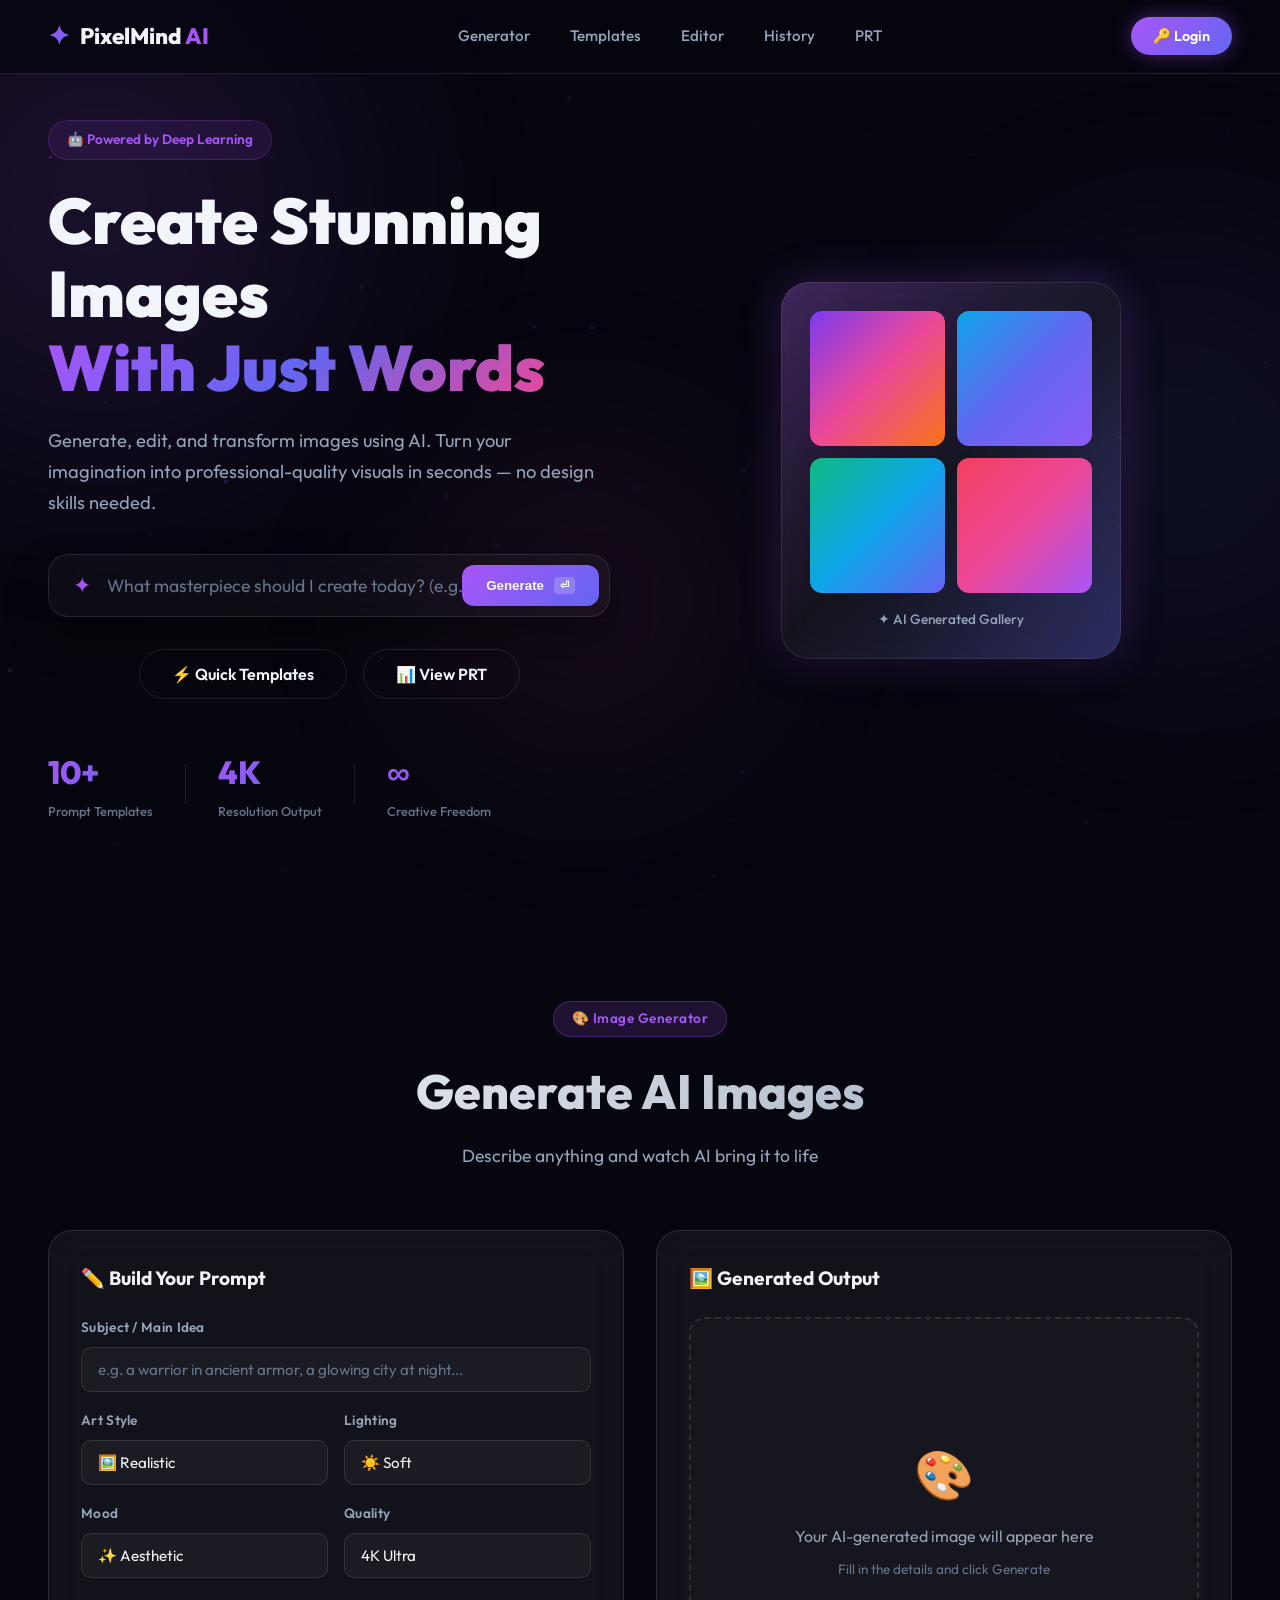
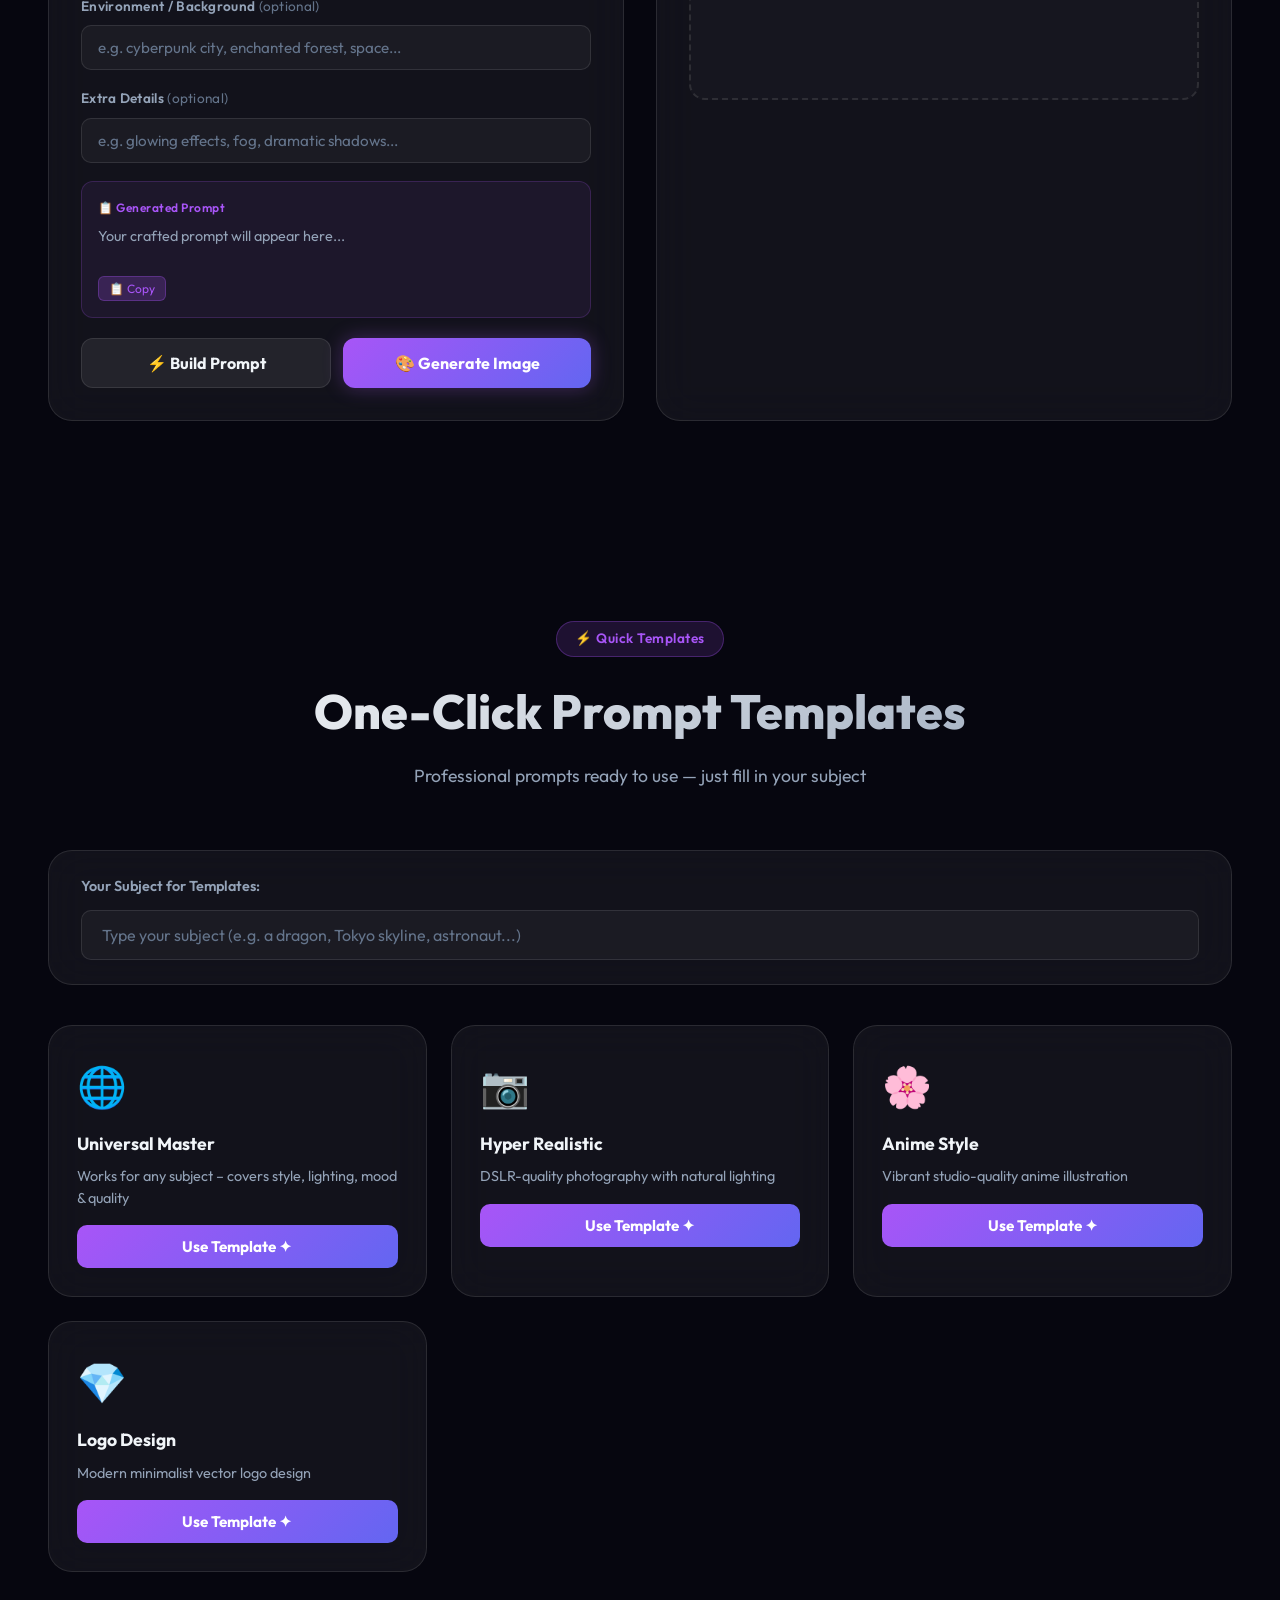
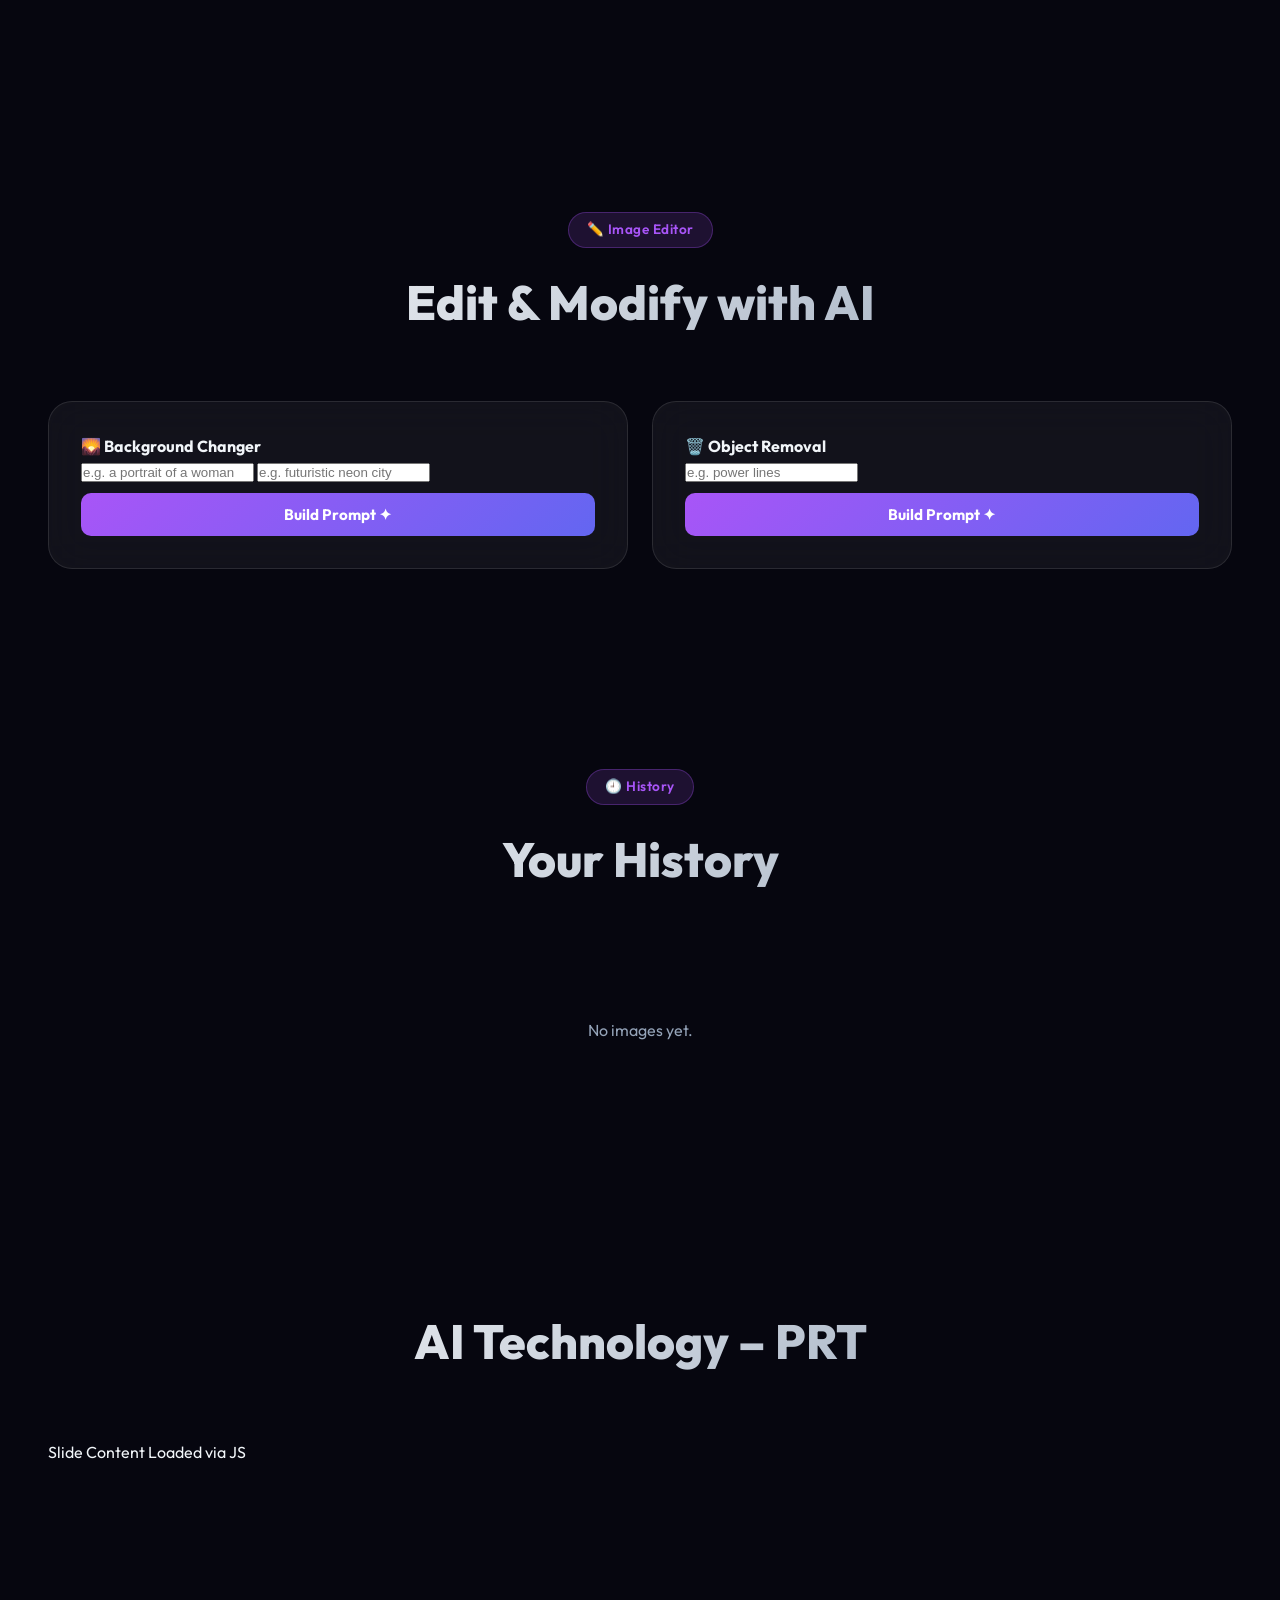
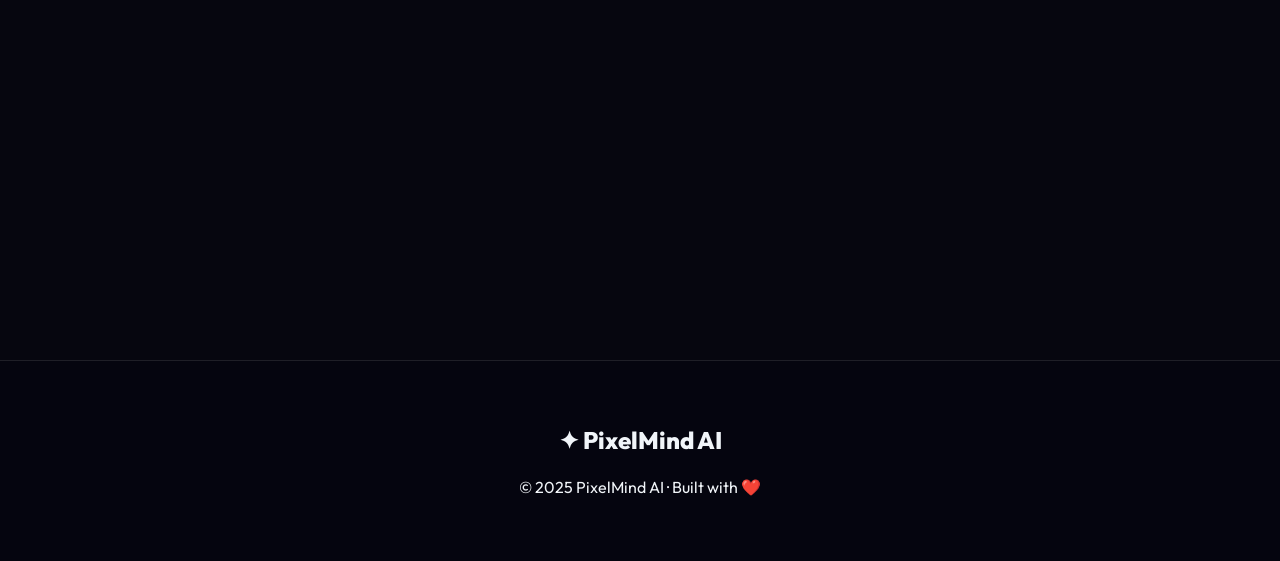
==== project/index.html @ 28be58c7 "Add files via upload" ====
<!DOCTYPE html>
<html lang="en">
<head>
  <meta charset="UTF-8" />
  <meta name="viewport" content="width=device-width, initial-scale=1.0" />
  <title>PixelMind AI – Elite AI Image Generator</title>
  <meta name="description" content="Generate, edit, and modify stunning AI images using advanced prompts. PixelMind AI makes creative design effortless for everyone." />
  <link rel="preconnect" href="https://fonts.googleapis.com" />
  <link rel="preconnect" href="https://fonts.gstatic.com" crossorigin />
  <link href="https://fonts.googleapis.com/css2?family=Outfit:wght@300;400;500;600;700;800;900&family=Space+Grotesk:wght@400;500;600;700&display=swap" rel="stylesheet" />
  <link rel="stylesheet" href="style.css" />
</head>
<body>

<!-- ─── PRELOADER ─── -->
<div id="preloader">
  <div class="preloader-inner">
    <div class="preloader-ring"></div>
    <div class="preloader-ring r2"></div>
    <div class="preloader-ring r3"></div>
    <p class="preloader-text">Initializing AI Engine<span class="dots">...</span></p>
  </div>
</div>

<!-- ─── AUTH MODAL ─── -->
<div id="auth-modal" class="auth-overlay" style="display:none;">
  <div class="auth-box glass-card">
    <button class="auth-close" onclick="closeAuthModal()">✕</button>
    <div class="auth-logo">✦ PixelMind <span class="accent">AI</span></div>
    <div class="auth-tabs">
      <button class="auth-tab active" id="tab-login" onclick="switchTab('login')">Login</button>
      <button class="auth-tab" id="tab-register" onclick="switchTab('register')">Register</button>
    </div>
    <div id="form-login">
      <div class="form-group"><label>Username</label><input type="text" id="login-username" placeholder="Enter username" /></div>
      <div class="form-group"><label>Password</label><input type="password" id="login-password" placeholder="Enter password" /></div>
      <button class="btn-generate" style="width:100%;margin-top:8px;" onclick="doLogin()">🔑 Login</button>
    </div>
    <div id="form-register" style="display:none;">
      <div class="form-group"><label>Full Name</label><input type="text" id="reg-name" placeholder="Your name" /></div>
      <div class="form-group"><label>Username</label><input type="text" id="reg-username" placeholder="Choose a username" /></div>
      <div class="form-group"><label>Password</label><input type="password" id="reg-password" placeholder="Create a password" /></div>
      <button class="btn-generate" style="width:100%;margin-top:8px;" onclick="doRegister()">🚀 Create Account</button>
    </div>
  </div>
</div>

<canvas id="particles-canvas"></canvas>

<!-- ─── NAV ─── -->
<nav id="navbar">
  <div class="nav-logo">
    <div class="logo-icon">✦</div>
    <span>PixelMind <span class="accent">AI</span></span>
  </div>
  <div class="nav-links">
    <a href="#generator" class="nav-link">Generator</a>
    <a href="#templates" class="nav-link">Templates</a>
    <a href="#editor" class="nav-link">Editor</a>
    <a href="#history" class="nav-link">History</a>
    <a href="#presentation" class="nav-link">PRT</a>
  </div>
  <div class="nav-cta" id="nav-cta">
    <span id="nav-user-info" style="display:none;" class="nav-user-info">
      <span id="nav-username" class="nav-username"></span>
      <button class="btn-logout" onclick="doLogout()">Logout</button>
    </span>
    <button class="btn-glow" id="nav-login-btn" onclick="openAuthModal()">🔑 Login</button>
  </div>
</nav>

<!-- ─── HERO ─── -->
<section id="hero">
  <div class="hero-bg-orb orb1"></div>
  <div class="hero-bg-orb orb2"></div>
  <div class="hero-bg-orb orb3"></div>
  <div class="hero-content">
    <div class="hero-badge">🤖 Powered by Deep Learning</div>
    <h1 class="hero-title">
      Create Stunning Images<br/>
      <span class="gradient-text">With Just Words</span>
    </h1>
    <p class="hero-subtitle">
      Generate, edit, and transform images using AI. Turn your imagination into 
      professional-quality visuals in seconds — no design skills needed.
    </p>
    
    <div class="hero-command-bar glass-card">
      <div class="command-icon">✦</div>
      <input type="text" id="hero-prompt-input" placeholder="What masterpiece should I create today? (e.g. a neon samurai in a rainy city)" />
      <button class="btn-command" onclick="generateFromHero()">
        <span>Generate</span>
        <div class="cmd-shortcut">⏎</div>
      </button>
    </div>

    <div class="hero-actions">
      <button class="btn-secondary" onclick="scrollToSection('templates')">
        <span>⚡ Quick Templates</span>
      </button>
      <button class="btn-secondary" onclick="scrollToSection('presentation')">
        <span>📊 View PRT</span>
      </button>
    </div>
    <div class="hero-stats">
      <div class="stat"><span class="stat-num">10+</span><span class="stat-label">Prompt Templates</span></div>
      <div class="stat-divider"></div>
      <div class="stat"><span class="stat-num">4K</span><span class="stat-label">Resolution Output</span></div>
      <div class="stat-divider"></div>
      <div class="stat"><span class="stat-num">∞</span><span class="stat-label">Creative Freedom</span></div>
    </div>
  </div>
  <div class="hero-visual">
    <div class="hero-card floating">
      <div class="card-glow"></div>
      <div class="image-preview-grid">
        <div class="preview-img p1"></div>
        <div class="preview-img p2"></div>
        <div class="preview-img p3"></div>
        <div class="preview-img p4"></div>
      </div>
      <div class="card-label">✦ AI Generated Gallery</div>
    </div>
  </div>
</section>

<!-- ─── GENERATOR SECTION ─── -->
<section id="generator">
  <div class="section-header">
    <div class="section-badge">🎨 Image Generator</div>
    <h2>Generate AI Images</h2>
    <p>Describe anything and watch AI bring it to life</p>
  </div>

  <div class="generator-container">
    <div class="prompt-panel glass-card">
      <h3>✏️ Build Your Prompt</h3>
      <div class="form-group">
        <label for="subject-input">Subject / Main Idea</label>
        <input type="text" id="subject-input" placeholder="e.g. a warrior in ancient armor, a glowing city at night..." />
      </div>
      <div class="form-row">
        <div class="form-group">
          <label for="style-select">Art Style</label>
          <select id="style-select">
            <option value="realistic">🖼️ Realistic</option>
            <option value="anime">🌸 Anime</option>
            <option value="cinematic">🎬 Cinematic</option>
            <option value="watercolor">🎨 Watercolor</option>
            <option value="3D render">🧊 3D Render</option>
            <option value="cyberpunk">⚡ Cyberpunk</option>
            <option value="fantasy art">🧙 Fantasy Art</option>
            <option value="oil painting">🖌️ Oil Painting</option>
          </select>
        </div>
        <div class="form-group">
          <label for="lighting-select">Lighting</label>
          <select id="lighting-select">
            <option value="soft">☀️ Soft</option>
            <option value="dramatic">🎭 Dramatic</option>
            <option value="neon">💜 Neon</option>
            <option value="natural">🌿 Natural</option>
            <option value="golden hour">🌅 Golden Hour</option>
            <option value="studio">💡 Studio</option>
          </select>
        </div>
      </div>
      <div class="form-row">
        <div class="form-group">
          <label for="mood-select">Mood</label>
          <select id="mood-select">
            <option value="aesthetic">✨ Aesthetic</option>
            <option value="dark">🌑 Dark</option>
            <option value="futuristic">🚀 Futuristic</option>
            <option value="happy">😊 Happy</option>
            <option value="mysterious">🌫️ Mysterious</option>
            <option value="epic">⚔️ Epic</option>
          </select>
        </div>
        <div class="form-group">
          <label for="quality-select">Quality</label>
          <select id="quality-select">
            <option value="ultra-detailed, 4K resolution, sharp focus">4K Ultra</option>
            <option value="8K resolution, photorealistic, ultra-detailed">8K Photo</option>
            <option value="HD, professional quality">HD Pro</option>
          </select>
        </div>
      </div>
      <div class="form-group">
        <label for="environment-input">Environment / Background <span class="label-opt">(optional)</span></label>
        <input type="text" id="environment-input" placeholder="e.g. cyberpunk city, enchanted forest, space..." />
      </div>
      <div class="form-group">
        <label for="extra-input">Extra Details <span class="label-opt">(optional)</span></label>
        <input type="text" id="extra-input" placeholder="e.g. glowing effects, fog, dramatic shadows..." />
      </div>
      <div class="generated-prompt-box">
        <div class="gp-label">📋 Generated Prompt</div>
        <div id="generated-prompt-text" class="gp-text">Your crafted prompt will appear here...</div>
        <button class="copy-btn" onclick="copyPrompt()" id="copy-btn">📋 Copy</button>
      </div>
      <div class="action-buttons">
        <button class="btn-build" onclick="buildPrompt()">⚡ Build Prompt</button>
        <button class="btn-generate" onclick="generateImage()">🎨 Generate Image</button>
      </div>
    </div>

    <div class="output-panel glass-card">
      <h3>🖼️ Generated Output</h3>
      <div class="image-output-area" id="image-output-area">
        <div class="output-placeholder" id="output-placeholder">
          <div class="placeholder-icon">🎨</div>
          <p>Your AI-generated image will appear here</p>
          <span>Fill in the details and click Generate</span>
        </div>
        <img id="generated-image" src="" alt="Generated AI Image" style="display:none;" />
        <div class="image-loader" id="image-loader" style="display:none;">
          <div class="loader-spinner"></div>
          <p>AI is creating your masterpiece...</p>
          <div class="progress-bar"><div class="progress-fill" id="progress-fill"></div></div>
        </div>
      </div>
      <div class="output-actions" id="output-actions" style="display:none;">
        <button class="btn-outline" onclick="downloadFiltered()">⬇️ Download</button>
        <button class="btn-outline" onclick="shareImage()">🔗 Share URL</button>
        <button class="btn-outline" onclick="generateImage()">🔄 Regenerate</button>
        <button class="btn-outline" onclick="generateVariations()">🎲 Variations</button>
      </div>
      <div class="filter-panel" id="filter-panel" style="display:none;">
        <div class="filter-title">🎨 Image Filters</div>
        <div class="filter-row"><label>Brightness</label><input type="range" id="f-brightness" min="0" max="200" value="100" oninput="applyFilters()"><span id="v-brightness">100</span>%</div>
        <div class="filter-row"><label>Contrast</label><input type="range" id="f-contrast" min="0" max="200" value="100" oninput="applyFilters()"><span id="v-contrast">100</span>%</div>
        <div class="filter-row"><label>Saturation</label><input type="range" id="f-saturation" min="0" max="200" value="100" oninput="applyFilters()"><span id="v-saturation">100</span>%</div>
        <div class="filter-row"><label>Sharpness</label><input type="range" id="f-blur" min="0" max="10" value="0" step="0.5" oninput="applyFilters()"><span id="v-blur">0</span></div>
        <button class="filter-reset" onclick="resetFilters()">↺ Reset</button>
      </div>
      <div class="variations-panel" id="variations-panel" style="display:none;">
        <div class="filter-title">🎲 Variations</div>
        <div class="variations-grid" id="variations-grid"></div>
      </div>
    </div>
  </div>
</section>

<section id="templates">
  <div class="section-header">
    <div class="section-badge">⚡ Quick Templates</div>
    <h2>One-Click Prompt Templates</h2>
    <p>Professional prompts ready to use — just fill in your subject</p>
  </div>
  <div class="template-input-bar glass-card">
    <label>Your Subject for Templates:</label>
    <input type="text" id="template-subject" placeholder="Type your subject (e.g. a dragon, Tokyo skyline, astronaut...)" />
  </div>
  <div class="templates-grid">
    <div class="template-card glass-card" data-type="universal"><div class="tc-icon">🌐</div><h4>Universal Master</h4><p>Works for any subject – covers style, lighting, mood & quality</p><button class="tc-btn" onclick="useTemplate('universal')">Use Template ✦</button></div>
    <div class="template-card glass-card" data-type="realistic"><div class="tc-icon">📷</div><h4>Hyper Realistic</h4><p>DSLR-quality photography with natural lighting</p><button class="tc-btn" onclick="useTemplate('realistic')">Use Template ✦</button></div>
    <div class="template-card glass-card" data-type="anime"><div class="tc-icon">🌸</div><h4>Anime Style</h4><p>Vibrant studio-quality anime illustration</p><button class="tc-btn" onclick="useTemplate('anime')">Use Template ✦</button></div>
    <div class="template-card glass-card" data-type="logo"><div class="tc-icon">💎</div><h4>Logo Design</h4><p>Modern minimalist vector logo design</p><button class="tc-btn" onclick="useTemplate('logo')">Use Template ✦</button></div>
  </div>
</section>

<section id="editor">
  <div class="section-header">
    <div class="section-badge">✏️ Image Editor</div>
    <h2>Edit & Modify with AI</h2>
  </div>
  <div class="editor-grid">
    <div class="editor-card glass-card">
      <h4>🌄 Background Changer</h4>
      <input type="text" id="bg-subject" placeholder="e.g. a portrait of a woman" />
      <input type="text" id="bg-new" placeholder="e.g. futuristic neon city" />
      <button class="ec-btn" onclick="buildEditorPrompt('background')">Build Prompt ✦</button>
      <div class="ec-result" id="result-background"></div>
    </div>
    <div class="editor-card glass-card">
      <h4>🗑️ Object Removal</h4>
      <input type="text" id="obj-remove" placeholder="e.g. power lines" />
      <button class="ec-btn" onclick="buildEditorPrompt('removal')">Build Prompt ✦</button>
      <div class="ec-result" id="result-removal"></div>
    </div>
  </div>
</section>

<section id="history">
  <div class="section-header">
    <div class="section-badge">🕘 History</div>
    <h2>Your History</h2>
  </div>
  <div class="history-grid" id="history-grid">
    <div class="history-empty" id="history-empty">No images yet.</div>
  </div>
</section>

<section id="presentation">
  <div class="section-header">
    <h2>AI Technology – PRT</h2>
  </div>
  <div class="slides-wrapper">
    <div class="slide active">Slide Content Loaded via JS</div>
  </div>
</section>

<footer>
  <div class="footer-logo">✦ PixelMind AI</div>
  <p>© 2025 PixelMind AI · Built with ❤️</p>
</footer>

<div id="toast" class="toast"></div>

<script src="app.js"></script>
</body>
</html>
---- project/style.css ----
/* ══════════════════════════════════════
   PixelMind AI – style.css
   Dark glassmorphic premium design
══════════════════════════════════════ */

:root {
  --bg: #06060f;
  --surface: rgba(255,255,255,0.04);
  --surface-hover: rgba(255,255,255,0.07);
  --glass: rgba(255,255,255,0.05);
  --glass-border: rgba(255,255,255,0.10);
  --accent: #a855f7;
  --accent2: #6366f1;
  --accent3: #ec4899;
  --neon: #a855f7;
  --text: #f1f5f9;
  --text-muted: #94a3b8;
  --text-dim: #64748b;
  --success: #22c55e;
  --warning: #f97316;
  --radius: 16px;
  --radius-lg: 24px;
  --shadow: 0 8px 32px rgba(0,0,0,0.5);
  --glow: 0 0 40px rgba(168,85,247,0.3);
}

*, *::before, *::after { box-sizing: border-box; margin: 0; padding: 0; }

html { scroll-behavior: smooth; }

body {
  font-family: 'Outfit', sans-serif;
  background: var(--bg);
  color: var(--text);
  overflow-x: hidden;
  line-height: 1.6;
}

/* ── CANVAS ── */
#particles-canvas {
  position: fixed; top: 0; left: 0;
  width: 100%; height: 100%;
  pointer-events: none; z-index: 0;
  opacity: 0.4;
}

/* ── PRELOADER ── */
#preloader {
  position: fixed; inset: 0;
  background: #06060f;
  display: flex; align-items: center; justify-content: center;
  z-index: 9999;
  transition: opacity 0.6s ease;
}
#preloader.hidden { opacity: 0; pointer-events: none; }

.preloader-inner {
  position: relative;
  display: flex; flex-direction: column; align-items: center; gap: 20px;
}
.preloader-ring {
  width: 60px; height: 60px;
  border: 3px solid transparent;
  border-top-color: var(--accent);
  border-radius: 50%;
  animation: spin 1s linear infinite;
  position: absolute;
  top: -30px;
}
.preloader-ring.r2 {
  width: 80px; height: 80px;
  top: -40px; left: -10px;
  border-top-color: var(--accent2);
  animation-duration: 1.4s;
  animation-direction: reverse;
}
.preloader-ring.r3 {
  width: 100px; height: 100px;
  top: -50px; left: -20px;
  border-top-color: var(--accent3);
  animation-duration: 1.8s;
}
.preloader-text {
  margin-top: 80px;
  color: var(--text-muted);
  font-size: 0.95rem;
  letter-spacing: 1px;
}
.dots { animation: blink 1.2s steps(3, end) infinite; }
@keyframes blink { 0%,100%{content:'...'} 33%{content:'.'} 66%{content:'...'} }
@keyframes spin { to { transform: rotate(360deg); } }

/* ── NAVBAR ── */
#navbar {
  position: fixed; top: 0; left: 0; right: 0; z-index: 100;
  display: flex; align-items: center; justify-content: space-between;
  padding: 16px 48px;
  background: rgba(6,6,15,0.8);
  backdrop-filter: blur(20px);
  border-bottom: 1px solid var(--glass-border);
  transition: all 0.3s ease;
}
#navbar.scrolled {
  padding: 12px 48px;
  box-shadow: 0 4px 24px rgba(0,0,0,0.5);
}
.nav-logo {
  display: flex; align-items: center; gap: 10px;
  font-size: 1.4rem; font-weight: 800;
  cursor: pointer;
}
.logo-icon {
  background: linear-gradient(135deg, var(--accent), var(--accent2));
  -webkit-background-clip: text; background-clip: text;
  -webkit-text-fill-color: transparent;
  font-size: 1.6rem;
  animation: pulse-glow 2s ease-in-out infinite;
}
@keyframes pulse-glow {
  0%,100%{filter: drop-shadow(0 0 6px #a855f7)}
  50%{filter: drop-shadow(0 0 16px #a855f7)}
}
.nav-links { display: flex; gap: 8px; }
.nav-link {
  color: var(--text-muted);
  text-decoration: none;
  padding: 8px 16px;
  border-radius: 8px;
  font-size: 0.95rem;
  font-weight: 500;
  transition: all 0.2s;
}
.nav-link:hover {
  color: var(--text);
  background: var(--surface-hover);
}
.btn-glow {
  background: linear-gradient(135deg, var(--accent), var(--accent2));
  color: #fff; border: none; cursor: pointer;
  padding: 10px 22px; border-radius: 50px;
  font-family: 'Outfit', sans-serif;
  font-weight: 600; font-size: 0.9rem;
  box-shadow: 0 0 20px rgba(168,85,247,0.4);
  transition: all 0.3s ease;
}
.btn-glow:hover {
  transform: translateY(-2px);
  box-shadow: 0 0 35px rgba(168,85,247,0.6);
}

/* ── SECTION COMMON ── */
section {
  position: relative; z-index: 1;
  padding: 100px 48px;
  max-width: 1400px; margin: 0 auto;
}
section:first-of-type { padding-top: 160px; }

.section-header {
  text-align: center; margin-bottom: 60px;
}
.section-badge {
  display: inline-flex; align-items: center; gap: 8px;
  background: rgba(168,85,247,0.15);
  border: 1px solid rgba(168,85,247,0.3);
  color: var(--accent); border-radius: 50px;
  padding: 6px 18px; font-size: 0.85rem; font-weight: 600;
  margin-bottom: 16px;
  letter-spacing: 0.5px;
}
.section-header h2 {
  font-size: clamp(2rem, 4vw, 3rem);
  font-weight: 800; margin-bottom: 12px;
  background: linear-gradient(135deg, #fff 0%, var(--text-muted) 100%);
  -webkit-background-clip: text; background-clip: text;
  -webkit-text-fill-color: transparent;
}
.section-header p { color: var(--text-muted); font-size: 1.1rem; }

/* ── GLASS CARD ── */
.glass-card {
  background: var(--glass);
  border: 1px solid var(--glass-border);
  border-radius: var(--radius-lg);
  backdrop-filter: blur(20px);
  padding: 32px;
}
.glass-card:hover {
  border-color: rgba(168,85,247,0.25);
}

/* ── HERO ── */
#hero {
  min-height: 100vh;
  display: flex; align-items: center;
  justify-content: space-between;
  padding: 120px 48px 80px;
  max-width: 1400px; margin: 0 auto;
  gap: 60px;
}
.hero-bg-orb {
  position: fixed; border-radius: 50%;
  filter: blur(80px); pointer-events: none; z-index: 0;
}
.orb1 {
  width: 600px; height: 600px;
  background: radial-gradient(circle, rgba(168,85,247,0.15), transparent);
  top: -100px; left: -200px;
  animation: float-orb 8s ease-in-out infinite;
}
.orb2 {
  width: 500px; height: 500px;
  background: radial-gradient(circle, rgba(99,102,241,0.12), transparent);
  top: 200px; right: -150px;
  animation: float-orb 10s ease-in-out infinite reverse;
}
.orb3 {
  width: 400px; height: 400px;
  background: radial-gradient(circle, rgba(236,72,153,0.1), transparent);
  bottom: 100px; left: 30%;
  animation: float-orb 12s ease-in-out infinite;
}
@keyframes float-orb {
  0%,100%{transform:translateY(0) scale(1)}
  50%{transform:translateY(-30px) scale(1.05)}
}

.hero-content { flex: 1; max-width: 600px; z-index: 1; }
.hero-badge {
  display: inline-flex; align-items: center; gap: 8px;
  background: rgba(168,85,247,0.1);
  border: 1px solid rgba(168,85,247,0.2);
  color: var(--accent); border-radius: 50px;
  padding: 8px 18px; font-size: 0.85rem; font-weight: 600;
  margin-bottom: 24px;
  animation: fadeInUp 0.8s ease both;
}
.hero-title {
  font-size: clamp(2.5rem, 5vw, 4.2rem);
  font-weight: 900; line-height: 1.15;
  margin-bottom: 20px;
  animation: fadeInUp 0.9s ease 0.1s both;
}
.gradient-text {
  background: linear-gradient(135deg, var(--accent) 0%, var(--accent2) 50%, var(--accent3) 100%);
  -webkit-background-clip: text; background-clip: text;
  -webkit-text-fill-color: transparent;
}
.hero-subtitle {
  font-size: 1.15rem; color: var(--text-muted);
  margin-bottom: 36px; line-height: 1.7;
  animation: fadeInUp 1s ease 0.2s both;
}
.hero-actions {
  display: flex; gap: 16px; flex-wrap: wrap;
  margin-bottom: 48px;
  animation: fadeInUp 1s ease 0.3s both;
  justify-content: center;
}
/* Hero Command Bar */
.hero-command-bar {
  display: flex; align-items: center;
  background: rgba(255,255,255,0.03);
  border: 1px solid rgba(255,255,255,0.1);
  border-radius: 20px;
  padding: 10px 10px 10px 24px;
  margin-bottom: 32px;
  width: 100%;
  max-width: 700px;
  box-shadow: 0 20px 40px rgba(0,0,0,0.4);
  animation: fadeInUp 1s ease 0.25s both;
  transition: all 0.3s cubic-bezier(0.4, 0, 0.2, 1);
  position: relative;
  overflow: hidden;
}
.hero-command-bar::after {
  content: '';
  position: absolute; inset: 0;
  background: linear-gradient(90deg, transparent, rgba(168,85,247,0.1), transparent);
  transform: translateX(-100%);
  transition: transform 0.8s;
}
.hero-command-bar:focus-within {
  border-color: var(--accent);
  background: rgba(168,85,247,0.05);
  box-shadow: 0 0 30px rgba(168,85,247,0.25);
  transform: scale(1.02);
}
.command-icon { font-size: 1.4rem; color: var(--accent); margin-right: 16px; }
#hero-prompt-input {
  flex: 1;
  background: transparent;
  border: none;
  color: #fff;
  font-family: 'Outfit', sans-serif;
  font-size: 1.1rem;
  outline: none;
}
#hero-prompt-input::placeholder { color: var(--text-dim); }
.btn-command {
  background: linear-gradient(135deg, var(--accent), var(--accent2));
  color: #fff; border: none; border-radius: 12px;
  padding: 12px 24px; font-weight: 700;
  display: flex; align-items: center; gap: 10px;
  cursor: pointer; transition: all 0.3s;
}
.btn-command:hover { transform: scale(1.05); box-shadow: 0 0 20px rgba(168,85,247,0.4); }
.cmd-shortcut {
  background: rgba(255,255,255,0.2);
  border-radius: 4px; padding: 2px 6px;
  font-size: 0.7rem; font-weight: 800;
}
.btn-primary {
  background: linear-gradient(135deg, var(--accent), var(--accent2));
  color: #fff; border: none; cursor: pointer;
  padding: 14px 32px; border-radius: 50px;
  font-family: 'Outfit', sans-serif;
  font-weight: 700; font-size: 1rem;
  box-shadow: 0 0 30px rgba(168,85,247,0.35);
  transition: all 0.3s;
}
.btn-primary:hover {
  transform: translateY(-3px);
  box-shadow: 0 0 50px rgba(168,85,247,0.55);
}
.btn-secondary {
  background: transparent;
  color: var(--text); cursor: pointer;
  padding: 14px 32px; border-radius: 50px;
  font-family: 'Outfit', sans-serif;
  font-weight: 600; font-size: 1rem;
  border: 1px solid var(--glass-border);
  transition: all 0.3s;
}
.btn-secondary:hover {
  border-color: var(--accent);
  background: rgba(168,85,247,0.1);
}
.hero-stats {
  display: flex; align-items: center; gap: 32px;
  animation: fadeInUp 1s ease 0.4s both;
}
.stat { display: flex; flex-direction: column; gap: 2px; }
.stat-num {
  font-size: 2rem; font-weight: 800;
  background: linear-gradient(135deg, var(--accent), var(--accent2));
  -webkit-background-clip: text; background-clip: text;
  -webkit-text-fill-color: transparent;
}
.stat-label { font-size: 0.8rem; color: var(--text-dim); font-weight: 500; }
.stat-divider { width: 1px; height: 40px; background: var(--glass-border); }

/* Hero Visual */
.hero-visual { flex: 1; display: flex; justify-content: center; z-index: 1; }
.hero-card {
  position: relative;
  background: var(--glass);
  border: 1px solid var(--glass-border);
  border-radius: 28px;
  backdrop-filter: blur(20px);
  padding: 28px;
  width: 340px;
  box-shadow: var(--shadow), var(--glow);
}
.card-glow {
  position: absolute; inset: -1px;
  border-radius: 28px;
  background: linear-gradient(135deg, rgba(168,85,247,0.3), transparent, rgba(99,102,241,0.3));
  z-index: -1;
  animation: glow-rotate 4s linear infinite;
}
@keyframes glow-rotate {
  0%{filter:hue-rotate(0deg)} 100%{filter:hue-rotate(360deg)}
}
.image-preview-grid {
  display: grid; grid-template-columns: 1fr 1fr;
  gap: 12px; margin-bottom: 16px;
}
.preview-img {
  width: 100%; aspect-ratio: 1;
  border-radius: 12px;
  background-size: cover; background-position: center;
  transition: transform 0.3s;
}
.preview-img:hover { transform: scale(1.05); }
.p1 { background: linear-gradient(135deg, #7c3aed, #ec4899, #f97316); }
.p2 { background: linear-gradient(135deg, #0ea5e9, #6366f1, #8b5cf6); }
.p3 { background: linear-gradient(135deg, #10b981, #0ea5e9, #6366f1); }
.p4 { background: linear-gradient(135deg, #f43f5e, #ec4899, #a855f7); }
.card-label {
  text-align: center;
  color: var(--text-muted); font-size: 0.85rem; font-weight: 500;
}
.floating { animation: float-card 4s ease-in-out infinite; }
@keyframes float-card {
  0%,100%{transform:translateY(0)} 50%{transform:translateY(-16px)}
}

@keyframes fadeInUp {
  from{opacity:0;transform:translateY(30px)}
  to{opacity:1;transform:translateY(0)}
}

/* ── GENERATOR ── */
.generator-container {
  display: grid; grid-template-columns: 1fr 1fr; gap: 32px;
}
.generator-container h3 {
  font-size: 1.2rem; font-weight: 700; margin-bottom: 24px;
  color: var(--text);
}
.form-group { margin-bottom: 18px; }
.form-group label {
  display: block; font-size: 0.85rem; font-weight: 600;
  color: var(--text-muted); margin-bottom: 8px;
  letter-spacing: 0.3px;
}
.label-opt { color: var(--text-dim); font-weight: 400; }
.form-group input,
.form-group select {
  width: 100%;
  background: rgba(255,255,255,0.04);
  border: 1px solid var(--glass-border);
  border-radius: 10px;
  color: var(--text);
  padding: 12px 16px;
  font-family: 'Outfit', sans-serif;
  font-size: 0.95rem;
  transition: all 0.2s;
  outline: none;
  -webkit-appearance: none;
}
.form-group input::placeholder { color: var(--text-dim); }
.form-group input:focus,
.form-group select:focus {
  border-color: var(--accent);
  background: rgba(168,85,247,0.08);
  box-shadow: 0 0 0 3px rgba(168,85,247,0.15);
}
.form-group select option { background: #1a1a2e; color: var(--text); }
.form-row { display: grid; grid-template-columns: 1fr 1fr; gap: 16px; }

.generated-prompt-box {
  background: rgba(168,85,247,0.07);
  border: 1px solid rgba(168,85,247,0.2);
  border-radius: 12px;
  padding: 16px;
  margin-bottom: 20px;
  position: relative;
}
.gp-label {
  font-size: 0.75rem; font-weight: 600;
  color: var(--accent); margin-bottom: 8px;
  letter-spacing: 0.5px;
}
.gp-text {
  font-size: 0.9rem; color: var(--text-muted);
  line-height: 1.6; min-height: 50px;
  padding-right: 40px;
}
.copy-btn {
  position: absolute; top: 12px; right: 12px;
  background: rgba(168,85,247,0.2);
  border: 1px solid rgba(168,85,247,0.3);
  color: var(--accent); border-radius: 6px;
  padding: 4px 10px; font-size: 0.75rem;
  cursor: pointer; font-family: 'Outfit', sans-serif;
  transition: all 0.2s;
}
.copy-btn:hover { background: rgba(168,85,247,0.35); }

.action-buttons { display: flex; gap: 12px; }
.btn-build, .btn-generate {
  flex: 1; padding: 14px; border-radius: 12px;
  font-family: 'Outfit', sans-serif;
  font-size: 1rem; font-weight: 700;
  cursor: pointer; border: none;
  transition: all 0.3s;
}
.btn-build {
  background: rgba(255,255,255,0.07);
  border: 1px solid var(--glass-border);
  color: var(--text);
}
.btn-build:hover { background: rgba(255,255,255,0.12); }
.btn-generate {
  background: linear-gradient(135deg, var(--accent), var(--accent2));
  color: #fff;
  box-shadow: 0 0 20px rgba(168,85,247,0.3);
}
.btn-generate:hover {
  transform: translateY(-2px);
  box-shadow: 0 0 35px rgba(168,85,247,0.5);
}
.btn-generate.mt-16 { margin-top: 16px; flex: none; width: 100%; }

/* Output Panel */
.image-output-area {
  width: 100%; aspect-ratio: 4/3;
  background: rgba(255,255,255,0.02);
  border: 2px dashed var(--glass-border);
  border-radius: 16px;
  display: flex; align-items: center; justify-content: center;
  overflow: hidden; margin-bottom: 16px;
  position: relative;
  transition: border-color 0.3s;
}
.image-output-area:has(img[style*="block"]) { border-style: solid; }
.output-placeholder { text-align: center; padding: 32px; }
.placeholder-icon { font-size: 3rem; margin-bottom: 12px; }
.output-placeholder p { color: var(--text-muted); font-size: 1rem; margin-bottom: 6px; }
.output-placeholder span { color: var(--text-dim); font-size: 0.85rem; }
#generated-image {
  width: 100%; height: 100%;
  object-fit: cover; border-radius: 14px;
}
.image-loader {
  position: absolute; inset: 0;
  display: flex; flex-direction: column;
  align-items: center; justify-content: center; gap: 16px;
  background: rgba(6,6,15,0.85);
}
.loader-spinner {
  width: 56px; height: 56px;
  border: 3px solid rgba(168,85,247,0.2);
  border-top-color: var(--accent);
  border-radius: 50%;
  animation: spin 0.9s linear infinite;
}
.image-loader p { color: var(--text-muted); font-size: 0.95rem; }
.progress-bar {
  width: 200px; height: 4px;
  background: rgba(255,255,255,0.1); border-radius: 2px;
  overflow: hidden;
}
.progress-fill {
  height: 100%;
  background: linear-gradient(90deg, var(--accent), var(--accent2));
  border-radius: 2px;
  width: 0%; transition: width 0.3s;
  animation: progress-anim 8s ease forwards;
}
@keyframes progress-anim {
  0%{width:0%} 30%{width:40%} 60%{width:70%} 80%{width:85%} 99%{width:95%} 100%{width:100%}
}

.output-actions {
  display: flex; gap: 10px; margin-bottom: 12px;
}
.btn-outline {
  flex: 1; padding: 10px;
  background: transparent;
  border: 1px solid var(--glass-border);
  color: var(--text-muted); border-radius: 10px;
  font-family: 'Outfit', sans-serif;
  font-size: 0.85rem; font-weight: 600;
  cursor: pointer; transition: all 0.2s;
}
.btn-outline:hover {
  border-color: var(--accent);
  color: var(--accent);
  background: rgba(168,85,247,0.08);
}
.prompt-used-box {
  background: rgba(255,255,255,0.03);
  border-radius: 10px; padding: 12px;
  font-size: 0.8rem;
}
.pu-label { color: var(--accent); font-weight: 600; margin-right: 8px; }
#prompt-used-text { color: var(--text-dim); }

/* ── TEMPLATES ── */
.template-input-bar {
  margin-bottom: 40px; padding: 24px 32px;
}
.template-input-bar label {
  font-size: 0.9rem; font-weight: 600;
  color: var(--text-muted); display: block; margin-bottom: 12px;
}
.template-input-bar input {
  width: 100%;
  background: rgba(255,255,255,0.04);
  border: 1px solid var(--glass-border);
  border-radius: 10px;
  color: var(--text); padding: 14px 20px;
  font-family: 'Outfit', sans-serif; font-size: 1rem;
  outline: none; transition: all 0.2s;
}
.template-input-bar input:focus {
  border-color: var(--accent);
  box-shadow: 0 0 0 3px rgba(168,85,247,0.15);
}
.template-input-bar input::placeholder { color: var(--text-dim); }

.templates-grid {
  display: grid;
  grid-template-columns: repeat(auto-fit, minmax(280px, 1fr));
  gap: 24px; margin-bottom: 40px;
}
.template-card {
  padding: 28px;
  cursor: pointer;
  transition: all 0.3s;
  position: relative; overflow: hidden;
}
.template-card::before {
  content: '';
  position: absolute; inset: 0;
  background: linear-gradient(135deg, rgba(168,85,247,0.05), transparent);
  opacity: 0; transition: opacity 0.3s;
}
.template-card:hover { transform: translateY(-6px); border-color: rgba(168,85,247,0.35); }
.template-card:hover::before { opacity: 1; }
.tc-icon { font-size: 2.5rem; margin-bottom: 12px; }
.template-card h4 { font-size: 1.1rem; font-weight: 700; margin-bottom: 8px; }
.template-card p { color: var(--text-muted); font-size: 0.9rem; margin-bottom: 16px; line-height: 1.5; }
.tc-tags {
  display: flex; gap: 8px; flex-wrap: wrap; margin-bottom: 20px;
}
.tc-tags span {
  background: rgba(168,85,247,0.12);
  color: var(--accent);
  border-radius: 50px; padding: 3px 10px;
  font-size: 0.75rem; font-weight: 600;
}
.tc-btn {
  width: 100%; padding: 12px;
  background: linear-gradient(135deg, var(--accent), var(--accent2));
  color: #fff; border: none; border-radius: 10px;
  font-family: 'Outfit', sans-serif;
  font-weight: 700; font-size: 0.95rem;
  cursor: pointer; transition: all 0.3s;
}
.tc-btn:hover {
  box-shadow: 0 0 25px rgba(168,85,247,0.4);
  transform: scale(1.02);
}

.template-result-box {
  position: relative;
  border-color: rgba(168,85,247,0.3);
  background: rgba(168,85,247,0.06);
}
.tr-header {
  display: flex; align-items: center;
  justify-content: space-between; margin-bottom: 16px;
}
.tr-label { font-weight: 700; font-size: 0.95rem; color: var(--accent); }
.copy-btn { position: static; }
.tr-text {
  color: var(--text-muted); font-size: 0.95rem;
  line-height: 1.7;
}

/* ── EDITOR ── */
.editor-grid {
  display: grid;
  grid-template-columns: repeat(auto-fit, minmax(300px, 1fr));
  gap: 24px;
}
.editor-card { transition: all 0.3s; }
.editor-card:hover { transform: translateY(-4px); border-color: rgba(168,85,247,0.3); }
.ec-top {
  display: flex; gap: 16px; align-items: flex-start;
  margin-bottom: 20px;
}
.ec-icon { font-size: 2rem; }
.ec-top h4 { font-size: 1.05rem; font-weight: 700; margin-bottom: 4px; }
.ec-top p { color: var(--text-muted); font-size: 0.85rem; }
.ec-btn {
  width: 100%; padding: 12px;
  background: linear-gradient(135deg, var(--accent), var(--accent2));
  color: #fff; border: none; border-radius: 10px;
  font-family: 'Outfit', sans-serif;
  font-weight: 700; font-size: 0.95rem;
  cursor: pointer; margin-top: 8px;
  transition: all 0.3s;
}
.ec-btn:hover { box-shadow: 0 0 20px rgba(168,85,247,0.4); transform: scale(1.02); }
.ec-result {
  margin-top: 14px;
  background: rgba(168,85,247,0.07);
  border: 1px solid rgba(168,85,247,0.15);
  border-radius: 10px; padding: 14px;
  font-size: 0.85rem; color: var(--text-muted);
  display: none; line-height: 1.6;
}
.ec-result.visible { display: block; animation: fadeInUp 0.3s ease; }
.ec-result .ec-prompt-label {
  font-size: 0.75rem; font-weight: 700;
  color: var(--accent); margin-bottom: 8px;
  display: block;
}

/* ── PRESENTATION ── */
.slides-wrapper {
  position: relative;
  min-height: 420px;
}
.slide {
  display: none;
  animation: slideIn 0.5s ease;
}
.slide.active { display: block; }
@keyframes slideIn {
  from{opacity:0;transform:translateX(30px)}
  to{opacity:1;transform:translateX(0)}
}
.slide-number {
  font-size: 0.8rem; font-weight: 600;
  color: var(--accent); margin-bottom: 8px;
  letter-spacing: 1px;
}
.slide-content {
  background: var(--glass);
  border: 1px solid var(--glass-border);
  border-radius: var(--radius-lg);
  padding: 48px;
  backdrop-filter: blur(20px);
  min-height: 380px;
  display: flex; flex-direction: column; justify-content: center;
}
.slide-content h3 {
  font-size: 1.8rem; font-weight: 800; margin-bottom: 32px;
}
.slide-content.title-slide { align-items: center; text-align: center; }
.slide-icon-big { font-size: 4rem; margin-bottom: 20px; }
.slide-content.title-slide h2 {
  font-size: 2.5rem; font-weight: 900; margin-bottom: 12px;
  background: linear-gradient(135deg, #fff, var(--accent));
  -webkit-background-clip: text; background-clip: text; -webkit-text-fill-color: transparent;
}
.slide-tagline { color: var(--text-muted); font-size: 1.15rem; margin-bottom: 24px; }
.slide-divider { width: 80px; height: 3px; background: linear-gradient(90deg, var(--accent), var(--accent2)); border-radius: 2px; margin-bottom: 16px; }
.slide-meta { color: var(--text-dim); font-size: 0.9rem; }

.slide-list { list-style: none; display: flex; flex-direction: column; gap: 16px; }
.slide-list li { display: flex; align-items: flex-start; gap: 14px; font-size: 1.05rem; color: var(--text-muted); }
.li-icon {
  width: 32px; height: 32px; border-radius: 8px;
  display: flex; align-items: center; justify-content: center;
  background: rgba(168,85,247,0.15); font-size: 1rem;
  flex-shrink: 0;
}
.li-icon.green { background: rgba(34,197,94,0.15); }
.li-icon.orange { background: rgba(249,115,22,0.15); }
.li-icon.purple { background: rgba(168,85,247,0.2); }

.feature-grid-slide {
  display: grid; grid-template-columns: repeat(3, 1fr); gap: 16px;
}
.fg-item {
  background: rgba(255,255,255,0.04);
  border: 1px solid var(--glass-border);
  border-radius: 12px; padding: 20px;
  text-align: center; transition: all 0.2s;
}
.fg-item:hover { border-color: rgba(168,85,247,0.3); transform: translateY(-3px); }
.fg-item span { font-size: 2rem; display: block; margin-bottom: 8px; }
.fg-item p { color: var(--text-muted); font-size: 0.9rem; }

.tools-grid {
  display: grid; grid-template-columns: repeat(4, 1fr); gap: 24px;
}
.tool-item { text-align: center; }
.tool-logo {
  width: 80px; height: 80px; border-radius: 20px;
  font-size: 1.4rem; font-weight: 900;
  display: flex; align-items: center; justify-content: center;
  margin: 0 auto 12px;
  font-family: 'Space Grotesk', sans-serif;
}
.tool-logo.mj { background: linear-gradient(135deg, #1a1a2e, #16213e); border: 2px solid #fff; color: #fff; }
.tool-logo.de { background: linear-gradient(135deg, #10a37f, #0e8a6e); color: #fff; }
.tool-logo.sd { background: linear-gradient(135deg, #ff6b35, #f7931e); color: #fff; }
.tool-logo.cv { background: linear-gradient(135deg, #7209b7, #560bad); color: #fff; }
.tool-item span { color: var(--text-muted); font-size: 0.95rem; font-weight: 600; }

.steps-flow {
  display: flex; align-items: center;
  gap: 12px; flex-wrap: wrap;
}
.step-bubble {
  flex: 1; min-width: 120px;
  background: rgba(168,85,247,0.12);
  border: 1px solid rgba(168,85,247,0.25);
  border-radius: 16px; padding: 20px;
  text-align: center;
}
.step-num {
  display: block;
  width: 36px; height: 36px;
  background: linear-gradient(135deg, var(--accent), var(--accent2));
  border-radius: 50%; margin: 0 auto 10px;
  font-size: 1rem; font-weight: 700;
  display: flex; align-items: center; justify-content: center;
  color: #fff;
}
.step-bubble p { color: var(--text-muted); font-size: 0.9rem; }
.step-arrow { font-size: 1.5rem; color: var(--accent); }

.apps-grid {
  display: grid; grid-template-columns: repeat(3, 1fr); gap: 16px;
}
.app-item {
  background: rgba(255,255,255,0.04);
  border: 1px solid var(--glass-border);
  border-radius: 14px; padding: 24px;
  text-align: center; transition: all 0.2s;
}
.app-item:hover { border-color: rgba(168,85,247,0.3); transform: translateY(-3px); }
.app-item span { font-size: 2rem; display: block; margin-bottom: 10px; }
.app-item p { color: var(--text-muted); font-size: 0.9rem; }

.conclusion-slide { text-align: center; align-items: center; }
.conclusion-slide h3 { font-size: 2rem; margin-bottom: 24px; }
.conclusion-text {
  color: var(--text-muted); font-size: 1.1rem;
  line-height: 1.8; max-width: 600px; margin-bottom: 32px;
}
.conclusion-text strong { color: var(--text); }
.conclusion-text .accent { color: var(--accent); }
.conclusion-tags { display: flex; gap: 12px; flex-wrap: wrap; justify-content: center; }
.conclusion-tags span {
  background: rgba(168,85,247,0.15);
  color: var(--accent); border-radius: 50px;
  padding: 6px 16px; font-size: 0.9rem; font-weight: 600;
}

/* Slide Controls */
.slide-controls {
  display: flex; align-items: center;
  justify-content: center; gap: 32px;
  margin-top: 32px;
}
.ctrl-btn {
  background: var(--glass);
  border: 1px solid var(--glass-border);
  color: var(--text); border-radius: 12px;
  padding: 12px 28px;
  font-family: 'Outfit', sans-serif;
  font-weight: 700; font-size: 0.95rem;
  cursor: pointer; transition: all 0.2s;
}
.ctrl-btn:hover:not(:disabled) {
  border-color: var(--accent); color: var(--accent);
  background: rgba(168,85,247,0.1);
}
.ctrl-btn:disabled { opacity: 0.3; cursor: not-allowed; }
.slide-dots { display: flex; gap: 10px; }
.dot {
  width: 10px; height: 10px; border-radius: 50%;
  background: var(--glass-border); cursor: pointer;
  transition: all 0.3s;
}
.dot.active {
  background: var(--accent);
  box-shadow: 0 0 10px var(--accent);
  transform: scale(1.3);
}

/* ── FOOTER ── */
footer {
  border-top: 1px solid var(--glass-border);
  padding: 60px 48px;
  text-align: center;
  position: relative; z-index: 1;
  background: rgba(6,6,15,0.6);
}
.footer-content { max-width: 600px; margin: 0 auto; }
.footer-logo {
  display: flex; align-items: center; justify-content: center;
  gap: 10px; font-size: 1.5rem; font-weight: 800;
  margin-bottom: 16px;
}
.footer-tagline { color: var(--text-muted); margin-bottom: 20px; }
.footer-tags {
  display: flex; gap: 10px; flex-wrap: wrap;
  justify-content: center; margin-bottom: 24px;
}
.footer-tags span {
  color: var(--text-dim); font-size: 0.85rem;
}
.footer-credit { color: var(--text-dim); font-size: 0.85rem; }
.accent { color: var(--accent); }

/* ── TOAST ── */
.toast {
  position: fixed; bottom: 32px; right: 32px;
  background: rgba(30,30,50,0.95);
  border: 1px solid var(--glass-border);
  backdrop-filter: blur(20px);
  color: var(--text); border-radius: 12px;
  padding: 14px 24px; font-size: 0.95rem;
  z-index: 9999;
  transform: translateY(20px); opacity: 0;
  transition: all 0.3s; pointer-events: none;
  box-shadow: var(--shadow);
}
.toast.show { transform: translateY(0); opacity: 1; }
.toast.success { border-color: rgba(34,197,94,0.4); color: #4ade80; }
.toast.error { border-color: rgba(239,68,68,0.4); color: #f87171; }

/* ── SCROLLBAR ── */
::-webkit-scrollbar { width: 6px; }
::-webkit-scrollbar-track { background: var(--bg); }
::-webkit-scrollbar-thumb { background: rgba(168,85,247,0.4); border-radius: 3px; }

/* ── RESPONSIVE ── */
@media (max-width: 1024px) {
  #hero { flex-direction: column; padding: 120px 32px 60px; text-align: center; }
  .hero-actions { justify-content: center; }
  .hero-stats { justify-content: center; }
  .hero-visual { display: none; }
  .generator-container { grid-template-columns: 1fr; }
}
@media (max-width: 768px) {
  #navbar { padding: 14px 24px; }
  .nav-links { display: none; }
  section { padding: 80px 24px; }
  .tools-grid { grid-template-columns: repeat(2, 1fr); }
  .feature-grid-slide { grid-template-columns: repeat(2, 1fr); }
  .apps-grid { grid-template-columns: repeat(2, 1fr); }
  .steps-flow { flex-direction: column; }
  .step-arrow { transform: rotate(90deg); }
  .slide-content { padding: 32px 24px; }
}

/* ══ AUTH MODAL ══ */
.auth-overlay {
  position: fixed; inset: 0; z-index: 10000;
  background: rgba(0,0,0,0.75);
  backdrop-filter: blur(8px);
  display: flex; align-items: center; justify-content: center;
}
.auth-box {
  width: 100%; max-width: 420px;
  padding: 40px 36px; position: relative;
  animation: fadeInUp 0.4s ease;
}
.auth-close {
  position: absolute; top: 16px; right: 16px;
  background: rgba(255,255,255,0.07);
  border: 1px solid var(--glass-border);
  color: var(--text-muted); border-radius: 50%;
  width: 32px; height: 32px; cursor: pointer;
  font-size: 1rem; transition: all 0.2s;
  display: flex; align-items: center; justify-content: center;
}
.auth-close:hover { color: var(--text); background: rgba(255,255,255,0.12); }
.auth-logo {
  font-size: 1.4rem; font-weight: 800;
  text-align: center; margin-bottom: 24px;
}
.auth-tabs {
  display: flex; border-radius: 12px;
  background: rgba(255,255,255,0.05);
  padding: 4px; gap: 4px; margin-bottom: 24px;
}
.auth-tab {
  flex: 1; padding: 10px;
  background: transparent; border: none;
  color: var(--text-muted); border-radius: 9px;
  font-family: 'Outfit', sans-serif;
  font-weight: 600; font-size: 0.95rem;
  cursor: pointer; transition: all 0.2s;
}
.auth-tab.active {
  background: linear-gradient(135deg, var(--accent), var(--accent2));
  color: #fff;
}
.auth-switch {
  text-align: center; color: var(--text-dim);
  font-size: 0.85rem; margin-top: 16px;
}
.auth-switch a { color: var(--accent); text-decoration: none; }
.auth-switch a:hover { text-decoration: underline; }

/* ══ NAVBAR AUTH ══ */
.nav-user-info { display: flex; align-items: center; gap: 10px; }
.nav-username {
  color: var(--text); font-weight: 600; font-size: 0.9rem;
  background: rgba(168,85,247,0.15);
  border: 1px solid rgba(168,85,247,0.3);
  padding: 6px 14px; border-radius: 50px;
}
.btn-logout {
  background: transparent;
  border: 1px solid var(--glass-border);
  color: var(--text-muted); border-radius: 50px;
  padding: 6px 14px; cursor: pointer;
  font-family: 'Outfit', sans-serif;
  font-size: 0.85rem; font-weight: 600;
  transition: all 0.2s;
}
.btn-logout:hover { border-color: #f87171; color: #f87171; }

/* ══ FILTER PANEL ══ */
.filter-panel {
  background: rgba(168,85,247,0.06);
  border: 1px solid rgba(168,85,247,0.15);
  border-radius: 14px; padding: 18px 20px; margin-bottom: 12px;
}
.filter-title {
  font-size: 0.85rem; font-weight: 700;
  color: var(--accent); margin-bottom: 14px; letter-spacing: 0.5px;
}
.filter-row {
  display: flex; align-items: center; gap: 12px;
  margin-bottom: 10px; font-size: 0.82rem; color: var(--text-muted);
}
.filter-row label {
  width: 90px; flex-shrink: 0;
  font-weight: 600; color: var(--text-muted); font-size: 0.82rem;
}
.filter-row input[type="range"] {
  flex: 1; accent-color: var(--accent);
  background: transparent; border: none; outline: none; cursor: pointer;
}
.filter-row span {
  width: 34px; text-align: right;
  color: var(--accent); font-weight: 700; font-size: 0.82rem;
}
.filter-reset {
  background: rgba(255,255,255,0.05);
  border: 1px solid var(--glass-border);
  color: var(--text-muted); border-radius: 8px;
  padding: 6px 16px; cursor: pointer;
  font-family: 'Outfit', sans-serif;
  font-size: 0.82rem; font-weight: 600;
  transition: all 0.2s; margin-top: 4px;
}
.filter-reset:hover { border-color: var(--accent); color: var(--accent); }

/* ══ VARIATIONS PANEL ══ */
.variations-panel {
  background: rgba(99,102,241,0.06);
  border: 1px solid rgba(99,102,241,0.15);
  border-radius: 14px; padding: 18px 20px; margin-bottom: 12px;
}
.variations-grid {
  display: grid; grid-template-columns: repeat(3,1fr); gap: 10px;
}
.variation-item {
  position: relative; border-radius: 10px; overflow: hidden;
  cursor: pointer; border: 2px solid transparent;
  transition: all 0.25s; aspect-ratio: 4/3;
  background: rgba(255,255,255,0.03);
}
.variation-item:hover { border-color: var(--accent); transform: scale(1.03); }
.variation-item img { width: 100%; height: 100%; object-fit: cover; display: block; }
.var-loader {
  position: absolute; inset: 0;
  background: rgba(6,6,15,0.85);
  display: flex; align-items: center; justify-content: center;
}
.variation-label {
  position: absolute; bottom: 0; left: 0; right: 0;
  background: rgba(0,0,0,0.6); color: #fff;
  font-size: 0.72rem; font-weight: 600;
  padding: 4px 8px; text-align: center;
}

/* ══ UPLOAD ZONE ══ */
.upload-zone {
  border: 2px dashed rgba(168,85,247,0.3);
  border-radius: 10px; padding: 14px;
  text-align: center; cursor: pointer;
  margin-bottom: 14px; transition: all 0.2s;
  background: rgba(168,85,247,0.04); position: relative;
}
.upload-zone:hover { border-color: var(--accent); background: rgba(168,85,247,0.08); }
.upload-zone span { color: var(--text-dim); font-size: 0.85rem; display: block; }
.upload-preview {
  width: 100%; border-radius: 8px;
  margin-top: 10px; max-height: 120px;
  object-fit: cover;
}

/* ══ HISTORY SECTION ══ */
.history-toolbar {
  display: flex; align-items: center;
  justify-content: space-between; margin-bottom: 28px; gap: 16px;
}
.history-count { color: var(--text-muted); font-size: 0.9rem; font-weight: 600; }
.history-grid {
  display: grid;
  grid-template-columns: repeat(auto-fill, minmax(240px, 1fr)); gap: 20px;
}
.history-empty {
  grid-column: 1/-1; text-align: center;
  padding: 60px 20px; color: var(--text-muted);
}
.history-empty p { font-size: 1rem; margin-bottom: 6px; }
.history-empty span { font-size: 0.85rem; color: var(--text-dim); }
.history-card {
  background: var(--glass);
  border: 1px solid var(--glass-border);
  border-radius: 16px; overflow: hidden; transition: all 0.3s;
}
.history-card:hover {
  border-color: rgba(168,85,247,0.35);
  transform: translateY(-4px);
  box-shadow: 0 8px 32px rgba(168,85,247,0.12);
}
.history-thumb { width: 100%; aspect-ratio: 4/3; object-fit: cover; display: block; }
.history-info { padding: 14px; }
.history-prompt {
  font-size: 0.8rem; color: var(--text-muted);
  line-height: 1.5; margin-bottom: 8px;
  display: -webkit-box; -webkit-line-clamp: 2;
  -webkit-box-orient: vertical; overflow: hidden;
}
.history-meta { font-size: 0.75rem; color: var(--text-dim); margin-bottom: 10px; }
.history-actions { display: flex; gap: 8px; }
.history-btn {
  flex: 1; padding: 7px;
  background: rgba(255,255,255,0.05);
  border: 1px solid var(--glass-border);
  color: var(--text-muted); border-radius: 8px;
  font-family: 'Outfit', sans-serif;
  font-size: 0.78rem; font-weight: 600;
  cursor: pointer; transition: all 0.2s;
}
.history-btn:hover { border-color: var(--accent); color: var(--accent); }
.history-btn.del:hover { border-color: #f87171; color: #f87171; }

@media (max-width: 768px) {
  .variations-grid { grid-template-columns: repeat(2,1fr); }
  .history-grid { grid-template-columns: repeat(auto-fill, minmax(160px,1fr)); }
  .filter-row label { width: 72px; }
}
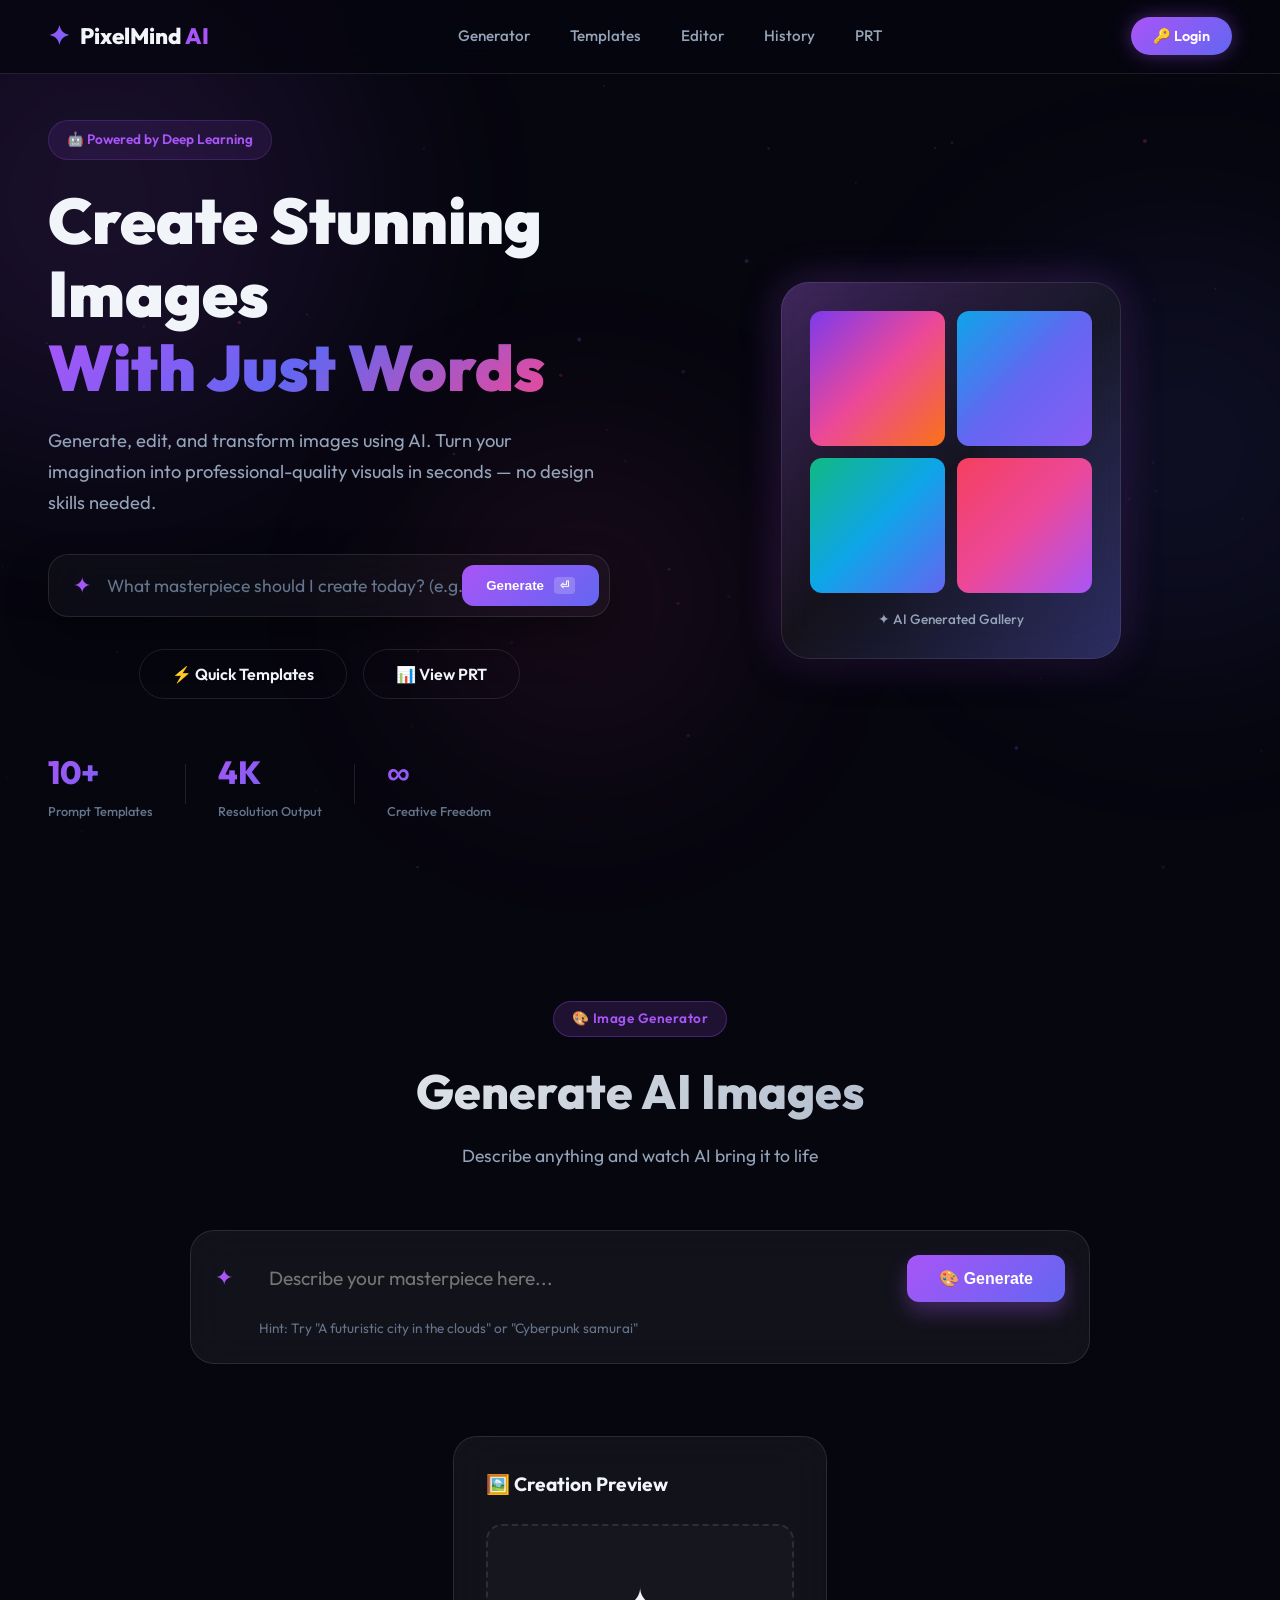
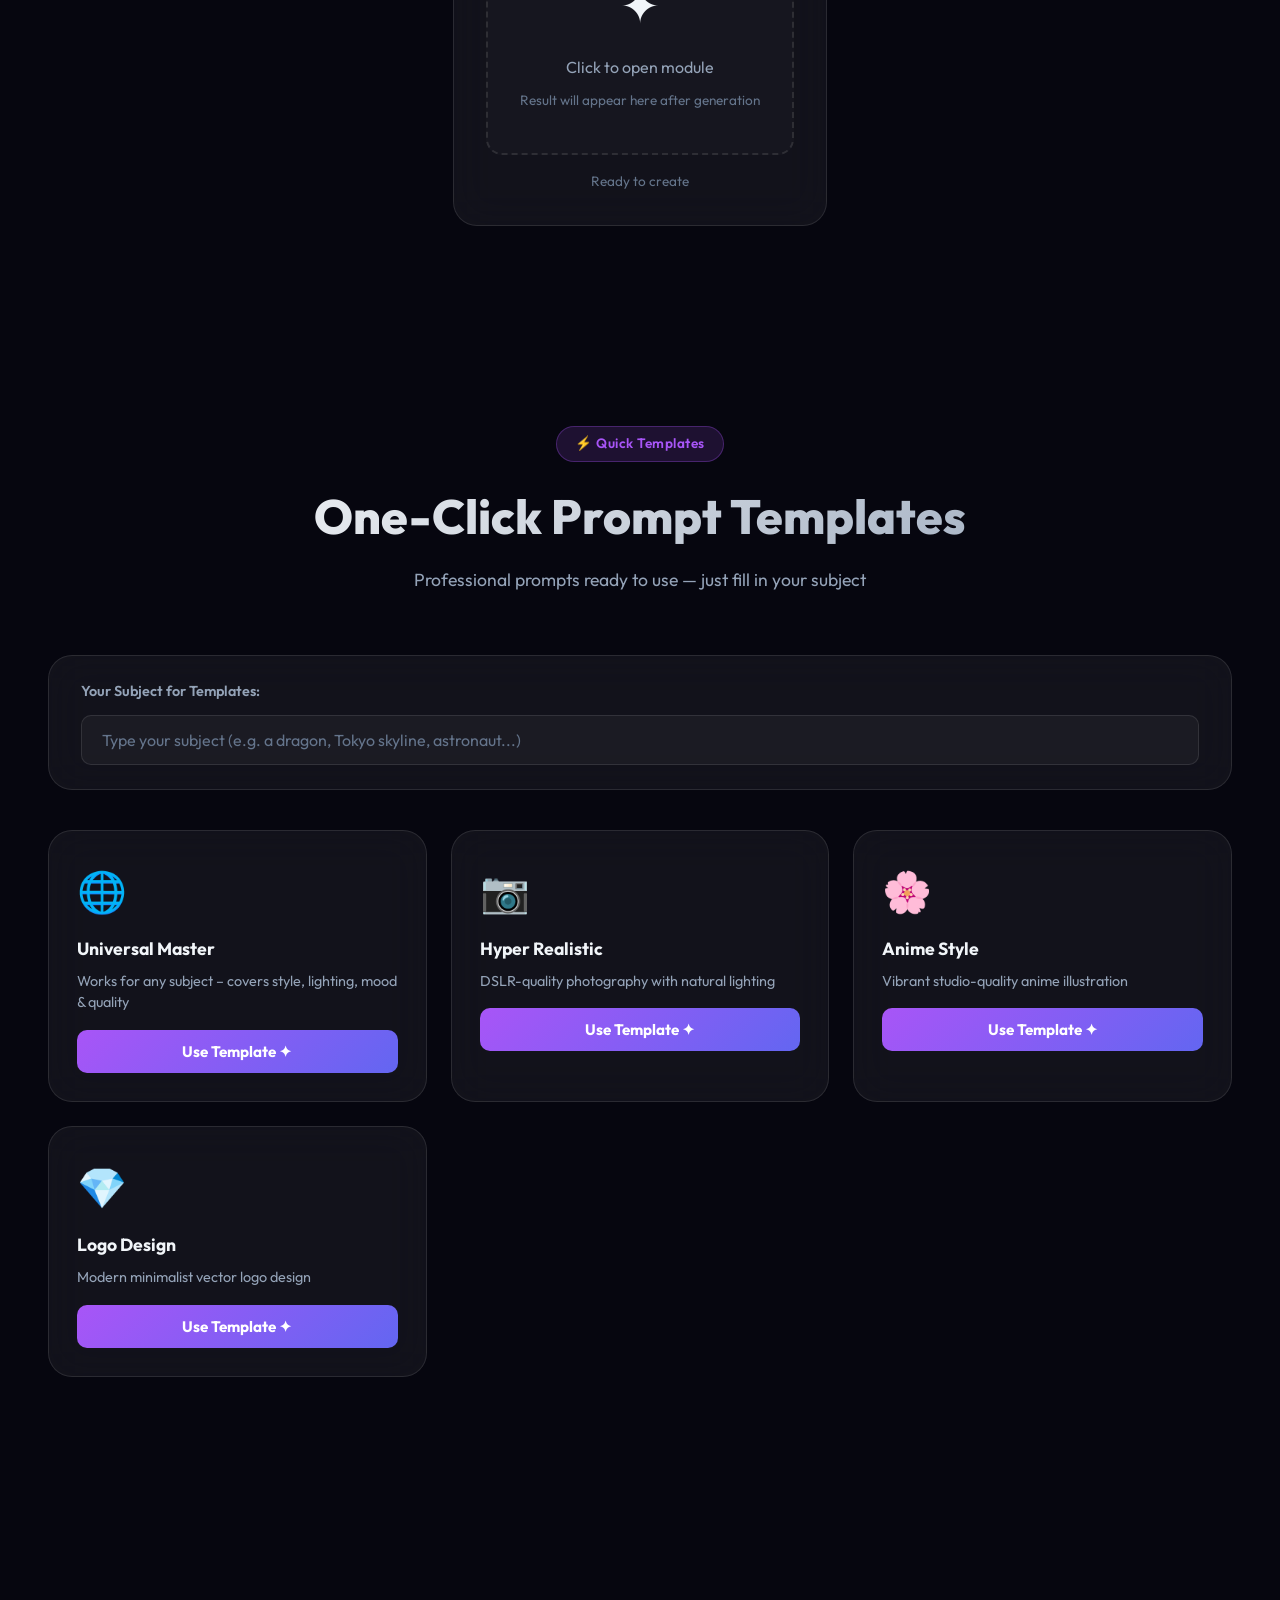
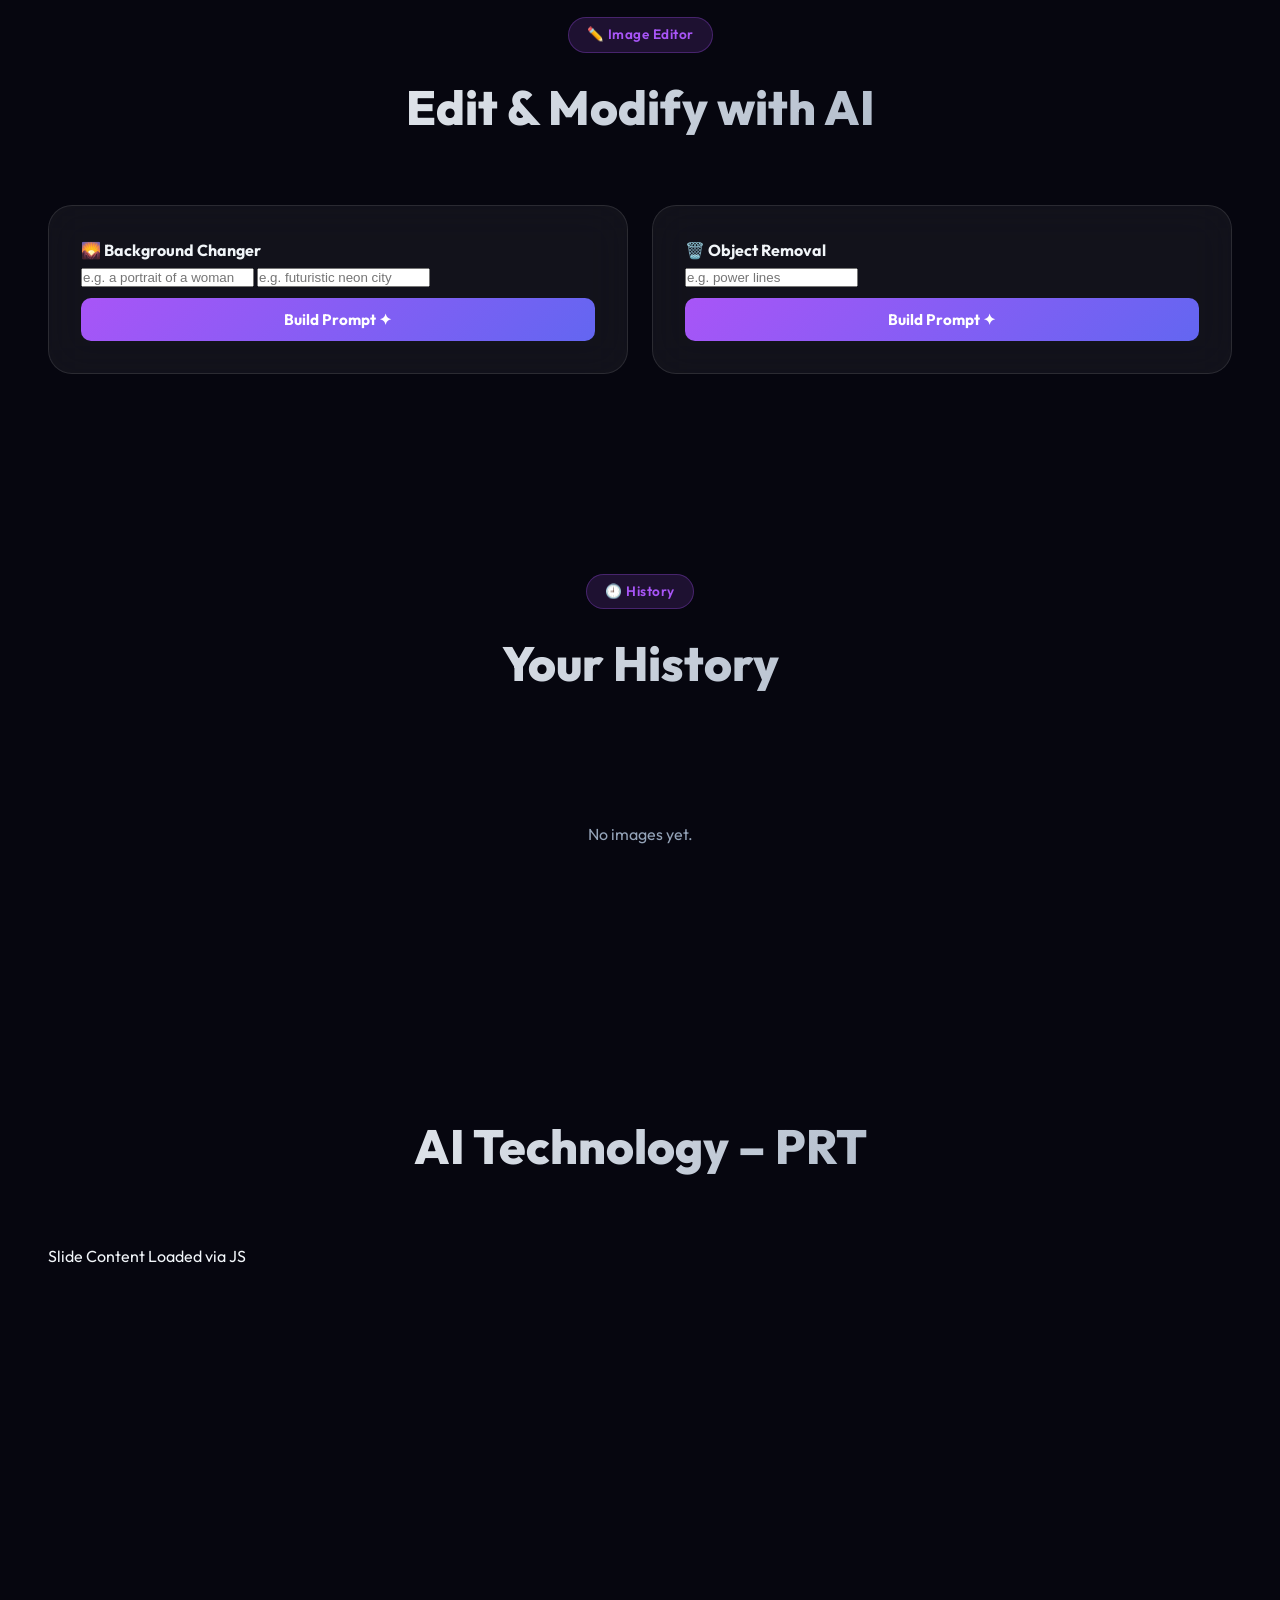
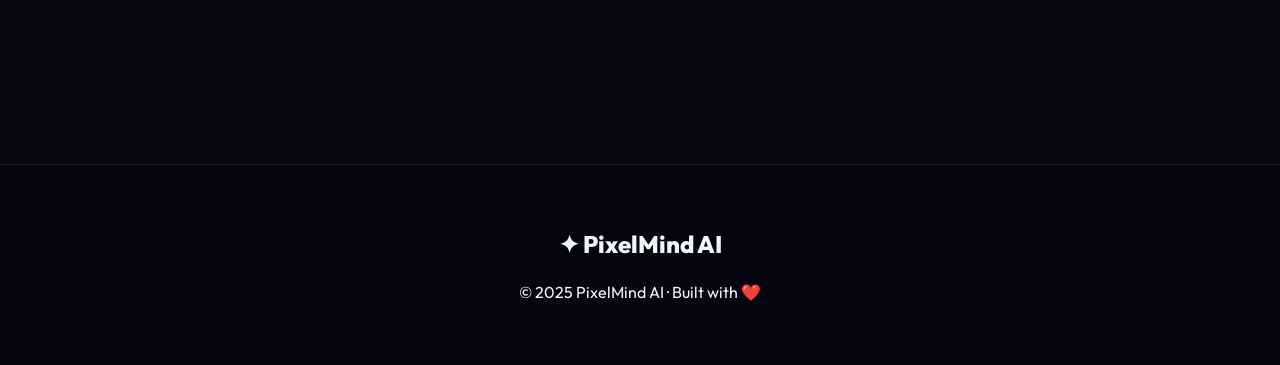
==== commit 1322d4e7: "Add files via upload" ====
--- a/project/index.html
+++ b/project/index.html
@@ -132,113 +132,77 @@
     <p>Describe anything and watch AI bring it to life</p>
   </div>
 
-  <div class="generator-container">
-    <div class="prompt-panel glass-card">
-      <h3>✏️ Build Your Prompt</h3>
-      <div class="form-group">
-        <label for="subject-input">Subject / Main Idea</label>
-        <input type="text" id="subject-input" placeholder="e.g. a warrior in ancient armor, a glowing city at night..." />
-      </div>
-      <div class="form-row">
-        <div class="form-group">
-          <label for="style-select">Art Style</label>
-          <select id="style-select">
-            <option value="realistic">🖼️ Realistic</option>
-            <option value="anime">🌸 Anime</option>
-            <option value="cinematic">🎬 Cinematic</option>
-            <option value="watercolor">🎨 Watercolor</option>
-            <option value="3D render">🧊 3D Render</option>
-            <option value="cyberpunk">⚡ Cyberpunk</option>
-            <option value="fantasy art">🧙 Fantasy Art</option>
-            <option value="oil painting">🖌️ Oil Painting</option>
-          </select>
-        </div>
-        <div class="form-group">
-          <label for="lighting-select">Lighting</label>
-          <select id="lighting-select">
-            <option value="soft">☀️ Soft</option>
-            <option value="dramatic">🎭 Dramatic</option>
-            <option value="neon">💜 Neon</option>
-            <option value="natural">🌿 Natural</option>
-            <option value="golden hour">🌅 Golden Hour</option>
-            <option value="studio">💡 Studio</option>
-          </select>
-        </div>
-      </div>
-      <div class="form-row">
-        <div class="form-group">
-          <label for="mood-select">Mood</label>
-          <select id="mood-select">
-            <option value="aesthetic">✨ Aesthetic</option>
-            <option value="dark">🌑 Dark</option>
-            <option value="futuristic">🚀 Futuristic</option>
-            <option value="happy">😊 Happy</option>
-            <option value="mysterious">🌫️ Mysterious</option>
-            <option value="epic">⚔️ Epic</option>
-          </select>
-        </div>
-        <div class="form-group">
-          <label for="quality-select">Quality</label>
-          <select id="quality-select">
-            <option value="ultra-detailed, 4K resolution, sharp focus">4K Ultra</option>
-            <option value="8K resolution, photorealistic, ultra-detailed">8K Photo</option>
-            <option value="HD, professional quality">HD Pro</option>
-          </select>
-        </div>
-      </div>
-      <div class="form-group">
-        <label for="environment-input">Environment / Background <span class="label-opt">(optional)</span></label>
-        <input type="text" id="environment-input" placeholder="e.g. cyberpunk city, enchanted forest, space..." />
-      </div>
-      <div class="form-group">
-        <label for="extra-input">Extra Details <span class="label-opt">(optional)</span></label>
-        <input type="text" id="extra-input" placeholder="e.g. glowing effects, fog, dramatic shadows..." />
-      </div>
-      <div class="generated-prompt-box">
-        <div class="gp-label">📋 Generated Prompt</div>
-        <div id="generated-prompt-text" class="gp-text">Your crafted prompt will appear here...</div>
-        <button class="copy-btn" onclick="copyPrompt()" id="copy-btn">📋 Copy</button>
-      </div>
-      <div class="action-buttons">
-        <button class="btn-build" onclick="buildPrompt()">⚡ Build Prompt</button>
-        <button class="btn-generate" onclick="generateImage()">🎨 Generate Image</button>
-      </div>
-    </div>
-
+  <div class="generator-container zen-mode">
+    <!-- Simplified Generator Section -->
+    <div class="main-command-center">
+      <div class="command-box-large glass-card">
+        <div class="command-input-wrapper">
+          <div class="command-icon">✦</div>
+          <input type="text" id="subject-input" placeholder="Describe your masterpiece here..." />
+          <button class="btn-generate-main" onclick="generateImage()">🎨 Generate</button>
+        </div>
+        <p class="command-hint">Hint: Try "A futuristic city in the clouds" or "Cyberpunk samurai"</p>
+      </div>
+    </div>
+
+    <!-- Right: Output Preview Panel -->
     <div class="output-panel glass-card">
-      <h3>🖼️ Generated Output</h3>
-      <div class="image-output-area" id="image-output-area">
+      <h3>🖼️ Creation Preview</h3>
+      <div class="image-output-area" id="image-output-area" onclick="openOutputModal()">
         <div class="output-placeholder" id="output-placeholder">
-          <div class="placeholder-icon">🎨</div>
-          <p>Your AI-generated image will appear here</p>
-          <span>Fill in the details and click Generate</span>
+          <div class="placeholder-icon">✦</div>
+          <p>Click to open module</p>
+          <span>Result will appear here after generation</span>
+        </div>
+        <img id="generated-image-preview" src="" alt="Preview" style="display:none;" />
+      </div>
+      <div id="mini-status" style="text-align:center;font-size:0.85rem;color:var(--text-dim);">Ready to create</div>
+    </div>
+  </div>
+</section>
+
+<!-- ─── CREATION MODULE (IMMERSIVE MODAL) ─── -->
+<div id="output-modal" class="output-overlay" style="display:none;">
+  <div class="modal-blur-bg" onclick="closeOutputModal()"></div>
+  <div class="creation-module glass-card">
+    <button class="modal-close" onclick="closeOutputModal()">✕</button>
+    <div class="module-header">
+      <div class="module-badge">🎨 AI Creation Module</div>
+      <h3 id="module-status">Generating Masterpiece...</h3>
+    </div>
+    
+    <div class="module-content">
+      <div class="module-image-container glass-card">
+        <div class="image-loader" id="module-loader">
+          <div class="loader-spinner"></div>
+          <p>AI is thinking...</p>
+          <div class="progress-bar"><div class="progress-fill" id="module-progress-fill"></div></div>
         </div>
         <img id="generated-image" src="" alt="Generated AI Image" style="display:none;" />
-        <div class="image-loader" id="image-loader" style="display:none;">
-          <div class="loader-spinner"></div>
-          <p>AI is creating your masterpiece...</p>
-          <div class="progress-bar"><div class="progress-fill" id="progress-fill"></div></div>
-        </div>
-      </div>
-      <div class="output-actions" id="output-actions" style="display:none;">
-        <button class="btn-outline" onclick="downloadFiltered()">⬇️ Download</button>
-        <button class="btn-outline" onclick="shareImage()">🔗 Share URL</button>
-        <button class="btn-outline" onclick="generateImage()">🔄 Regenerate</button>
-        <button class="btn-outline" onclick="generateVariations()">🎲 Variations</button>
-      </div>
-      <div class="filter-panel" id="filter-panel" style="display:none;">
-        <div class="filter-title">🎨 Image Filters</div>
-        <div class="filter-row"><label>Brightness</label><input type="range" id="f-brightness" min="0" max="200" value="100" oninput="applyFilters()"><span id="v-brightness">100</span>%</div>
-        <div class="filter-row"><label>Contrast</label><input type="range" id="f-contrast" min="0" max="200" value="100" oninput="applyFilters()"><span id="v-contrast">100</span>%</div>
-        <div class="filter-row"><label>Saturation</label><input type="range" id="f-saturation" min="0" max="200" value="100" oninput="applyFilters()"><span id="v-saturation">100</span>%</div>
-        <div class="filter-row"><label>Sharpness</label><input type="range" id="f-blur" min="0" max="10" value="0" step="0.5" oninput="applyFilters()"><span id="v-blur">0</span></div>
-        <button class="filter-reset" onclick="resetFilters()">↺ Reset</button>
-      </div>
-      <div class="variations-panel" id="variations-panel" style="display:none;">
-        <div class="filter-title">🎲 Variations</div>
-        <div class="variations-grid" id="variations-grid"></div>
-      </div>
-    </div>
+      </div>
+      
+      <div class="module-controls" id="output-actions" style="display:none;">
+        <div class="control-actions">
+          <button class="btn-primary" onclick="downloadFiltered()">⬇️ Download HD</button>
+          <button class="btn-secondary" onclick="shareImage()">🔗 Share URL</button>
+          <button class="btn-secondary" onclick="generateVariations()">🎲 Variations</button>
+        </div>
+        
+        <div class="filter-panel">
+          <div class="filter-title">🎨 Refine Result</div>
+          <div class="filter-row"><label>Brightness</label><input type="range" id="f-brightness" min="0" max="200" value="100" oninput="applyFilters()"></div>
+          <div class="filter-row"><label>Contrast</label><input type="range" id="f-contrast" min="0" max="200" value="100" oninput="applyFilters()"></div>
+          <div class="filter-row"><label>Saturation</label><input type="range" id="f-saturation" min="0" max="200" value="100" oninput="applyFilters()"></div>
+        </div>
+        
+        <div class="prompt-info glass-card">
+          <span class="pu-label">Prompt Used:</span>
+          <p id="prompt-used-text"></p>
+        </div>
+      </div>
+    </div>
+  </div>
+</div>
   </div>
 </section>
 
--- a/project/style.css
+++ b/project/style.css
@@ -396,6 +396,49 @@
   0%,100%{transform:translateY(0)} 50%{transform:translateY(-16px)}
 }
 
+/* ─── ZEN MODE GENERATOR ─── */
+.generator-container.zen-mode {
+  display: flex;
+  flex-direction: column;
+  align-items: center;
+  max-width: 900px;
+  margin: 0 auto;
+}
+.main-command-center { width: 100%; margin-bottom: 40px; }
+.command-box-large {
+  padding: 24px !important;
+  border-radius: 24px;
+  width: 100%;
+}
+.command-input-wrapper {
+  display: flex; align-items: center;
+  gap: 20px;
+}
+#subject-input {
+  flex: 1;
+  background: transparent;
+  border: none;
+  font-size: 1.2rem;
+  color: #fff;
+  outline: none;
+  font-family: 'Outfit', sans-serif;
+}
+.btn-generate-main {
+  background: linear-gradient(135deg, var(--accent), var(--accent2));
+  color: #fff; border: none; border-radius: 12px;
+  padding: 14px 32px; font-weight: 700; font-size: 1rem;
+  cursor: pointer; transition: all 0.3s;
+  box-shadow: 0 10px 20px rgba(168,85,247,0.3);
+}
+.btn-generate-main:hover {
+  transform: scale(1.05);
+  box-shadow: 0 15px 30px rgba(168,85,247,0.5);
+}
+.command-hint {
+  margin-top: 16px; font-size: 0.85rem; color: var(--text-dim);
+  text-align: left; padding-left: 44px;
+}
+
 @keyframes fadeInUp {
   from{opacity:0;transform:translateY(30px)}
   to{opacity:1;transform:translateY(0)}
@@ -1077,6 +1120,95 @@
   object-fit: cover;
 }
 
+/* ─── CREATION MODULE (MODAL) ─── */
+.output-overlay {
+  position: fixed; inset: 0;
+  z-index: 2000;
+  display: flex; align-items: center; justify-content: center;
+  padding: 40px;
+  animation: fadeIn 0.4s ease;
+}
+.modal-blur-bg {
+  position: absolute; inset: 0;
+  background: rgba(6,6,15,0.7);
+  backdrop-filter: blur(25px);
+}
+.creation-module {
+  position: relative;
+  width: 100%; max-width: 1100px;
+  min-height: 600px;
+  display: flex; flex-direction: column;
+  padding: 40px !important;
+  box-shadow: 0 40px 100px rgba(0,0,0,0.8);
+  border: 1px solid rgba(255,255,255,0.15);
+  animation: scaleIn 0.5s cubic-bezier(0.23, 1, 0.32, 1);
+}
+.modal-close {
+  position: absolute; top: 24px; right: 24px;
+  background: var(--surface);
+  border: 1px solid var(--glass-border);
+  color: #fff; font-size: 1.2rem;
+  width: 40px; height: 40px; border-radius: 50%;
+  cursor: pointer; transition: all 0.3s;
+  z-index: 10;
+}
+.modal-close:hover { background: var(--accent); border-color: var(--accent); transform: rotate(90deg); }
+
+.module-header { margin-bottom: 32px; text-align: center; }
+.module-badge {
+  display: inline-block; padding: 6px 14px;
+  background: rgba(168,85,247,0.2);
+  color: var(--accent); border-radius: 50px;
+  font-size: 0.8rem; font-weight: 700; margin-bottom: 12px;
+}
+.module-header h3 { font-size: 1.8rem; font-weight: 800; }
+
+.module-content {
+  display: grid; grid-template-columns: 1.2fr 0.8fr;
+  gap: 40px; flex: 1;
+}
+.module-image-container {
+  position: relative;
+  border-radius: 20px;
+  overflow: hidden;
+  background: rgba(0,0,0,0.3);
+  display: flex; align-items: center; justify-content: center;
+  aspect-ratio: 4/3;
+}
+.module-image-container img {
+  width: 100%; height: 100%;
+  object-fit: contain;
+}
+
+.module-controls {
+  display: flex; flex-direction: column; gap: 32px;
+}
+.control-actions { display: grid; gap: 12px; }
+.filter-mini-panel { display: grid; gap: 16px; }
+.filter-mini-panel label { font-size: 0.85rem; color: var(--text-muted); margin-bottom: 6px; display: block; }
+.filter-mini-panel input[type="range"] {
+  width: 100%; height: 6px; border-radius: 3px;
+  background: rgba(255,255,255,0.1);
+  accent-color: var(--accent);
+}
+
+.prompt-info { padding: 20px !important; font-size: 0.9rem; }
+.prompt-info p { color: var(--text-muted); line-height: 1.6; margin-top: 8px; font-style: italic; }
+
+@keyframes scaleIn {
+  from { opacity: 0; transform: scale(0.9) translateY(20px); }
+  to { opacity: 1; transform: scale(1) translateY(0); }
+}
+@keyframes fadeIn {
+  from { opacity: 0; }
+  to { opacity: 1; }
+}
+
+@media (max-width: 900px) {
+  .module-content { grid-template-columns: 1fr; }
+  .creation-module { padding: 24px !important; }
+}
+
 /* ══ HISTORY SECTION ══ */
 .history-toolbar {
   display: flex; align-items: center;
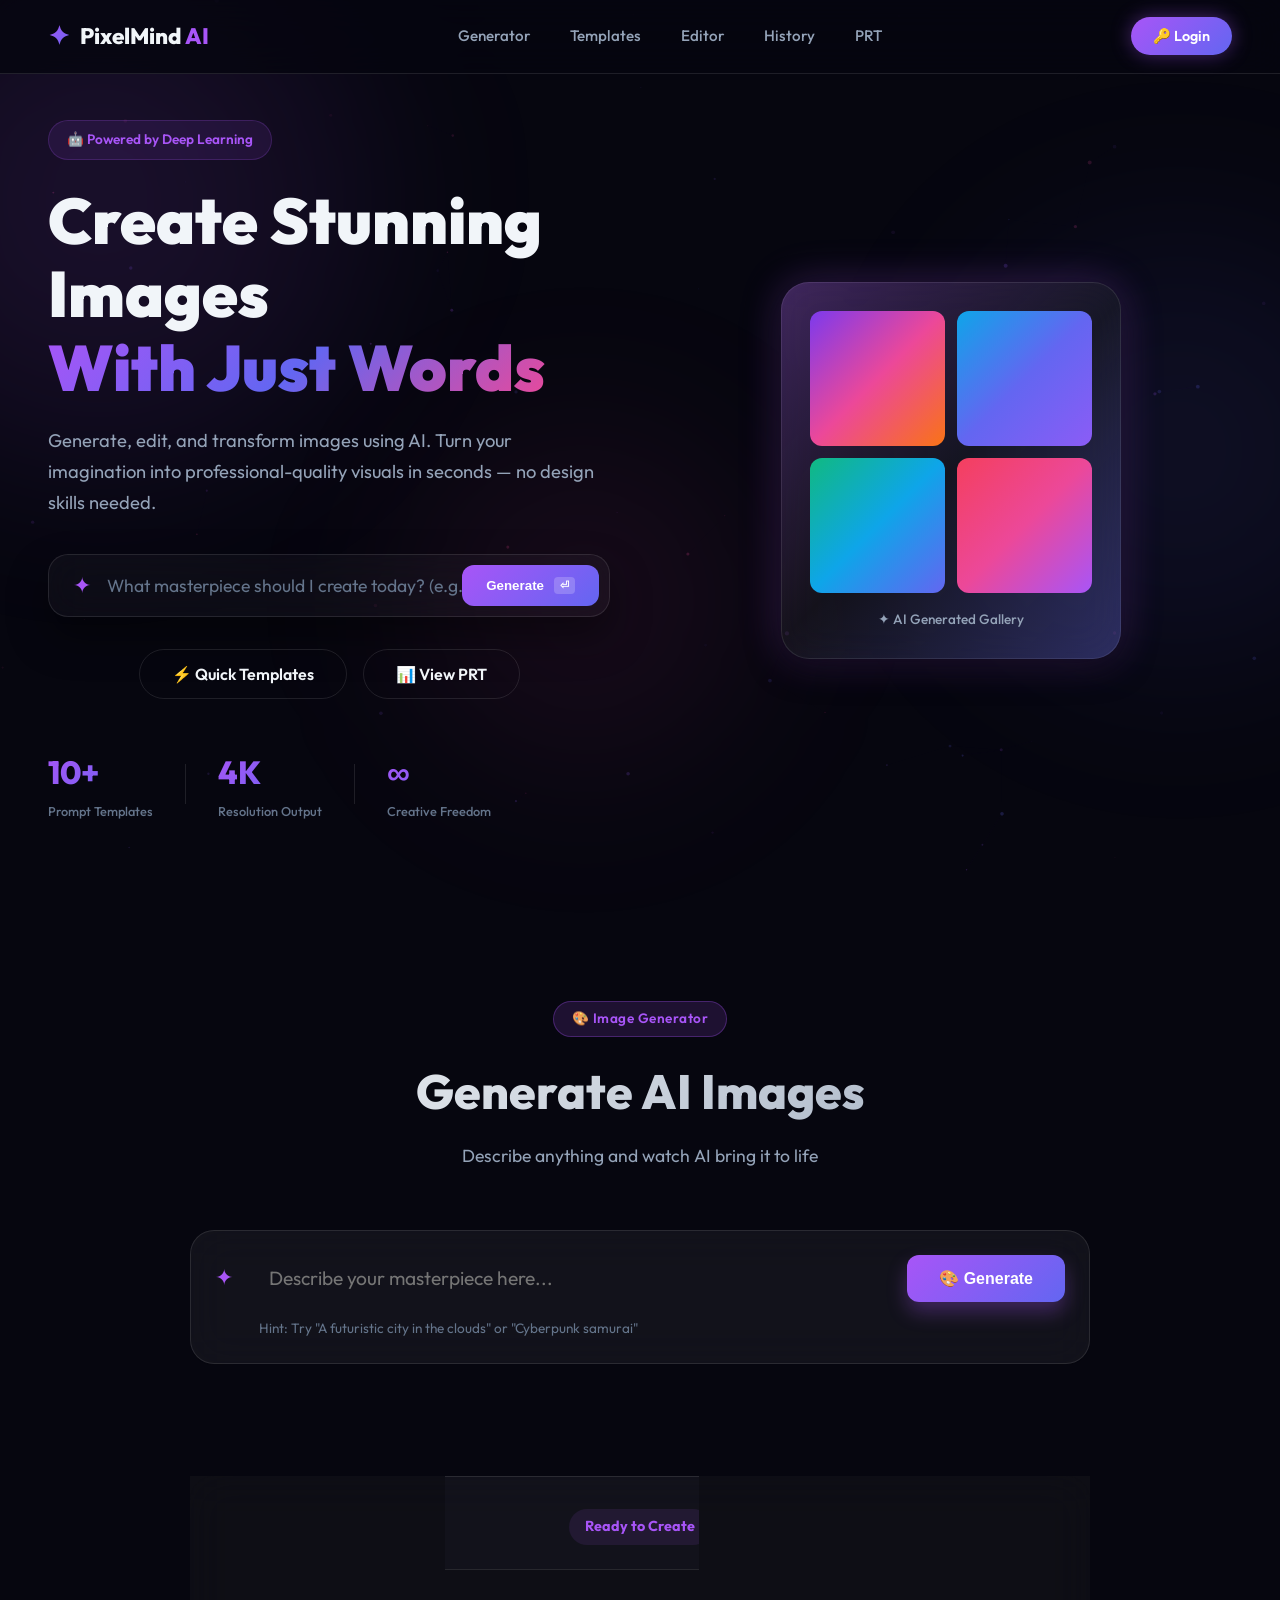
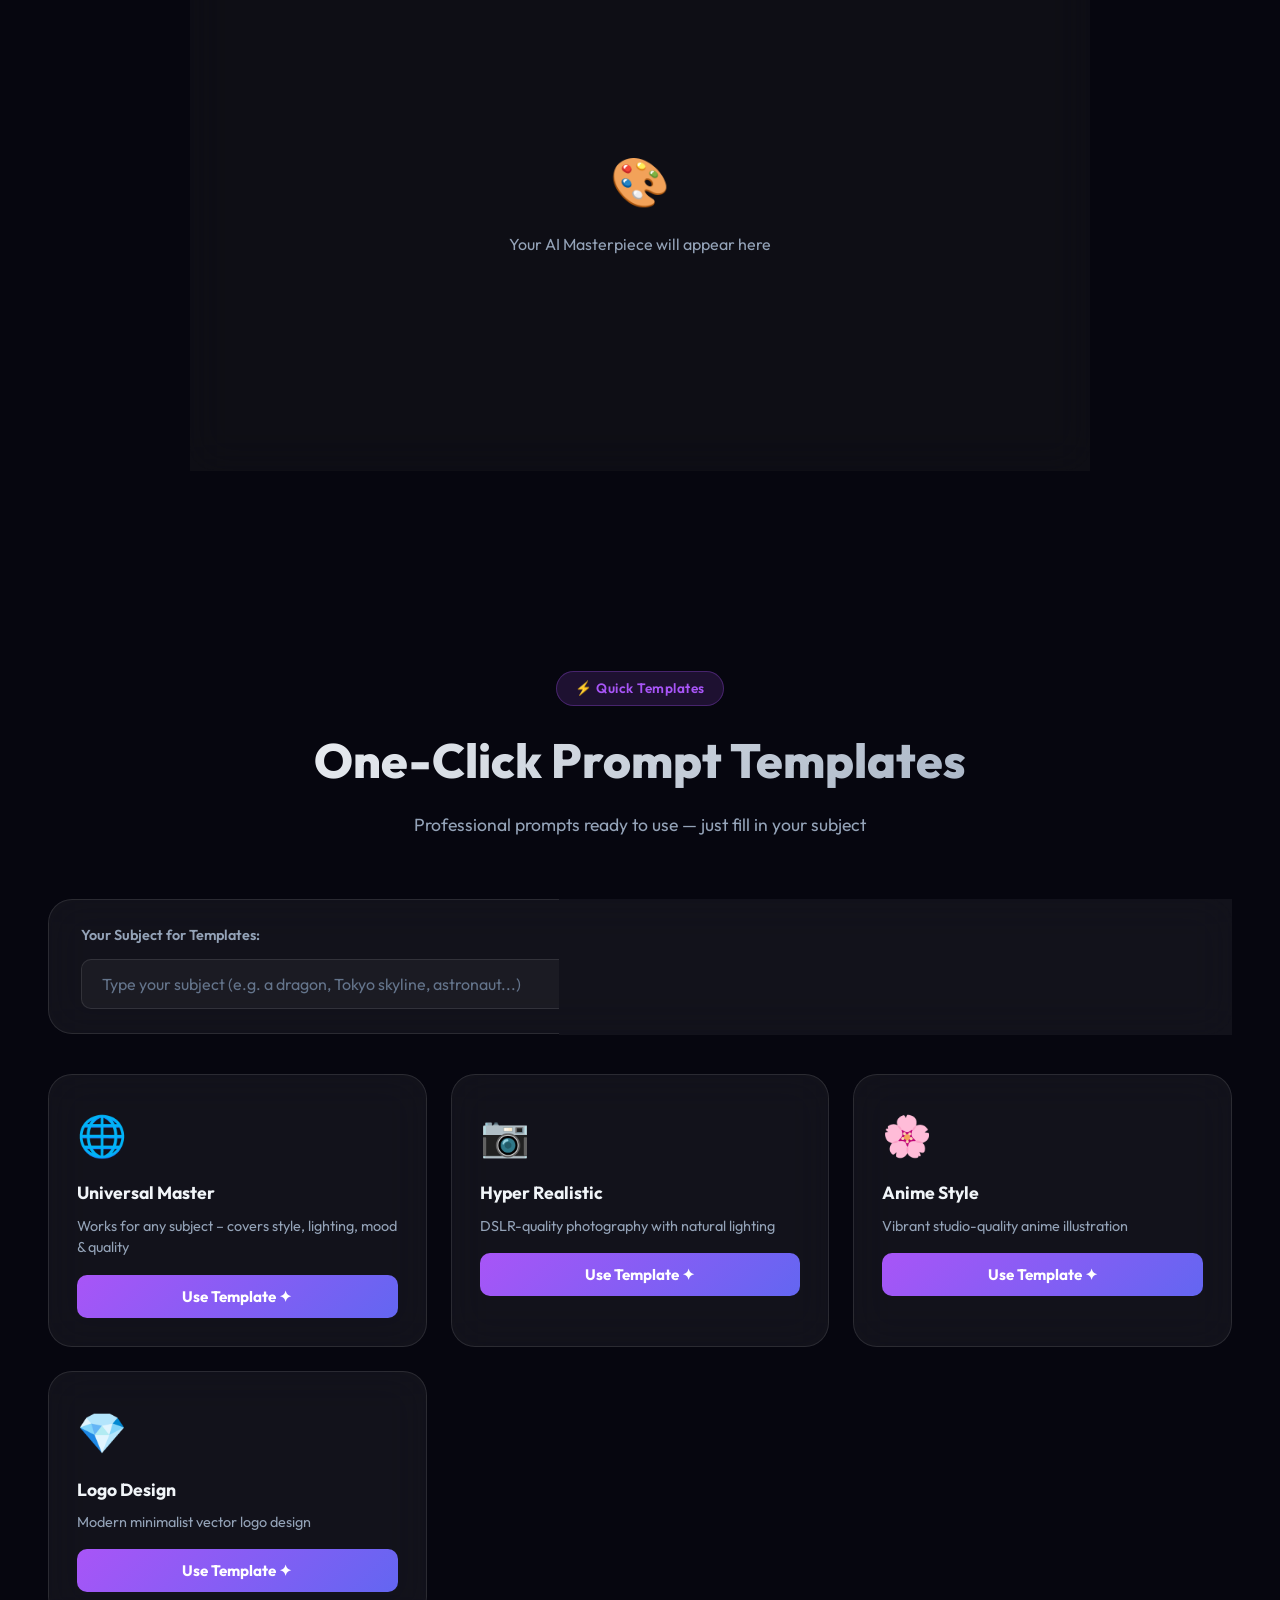
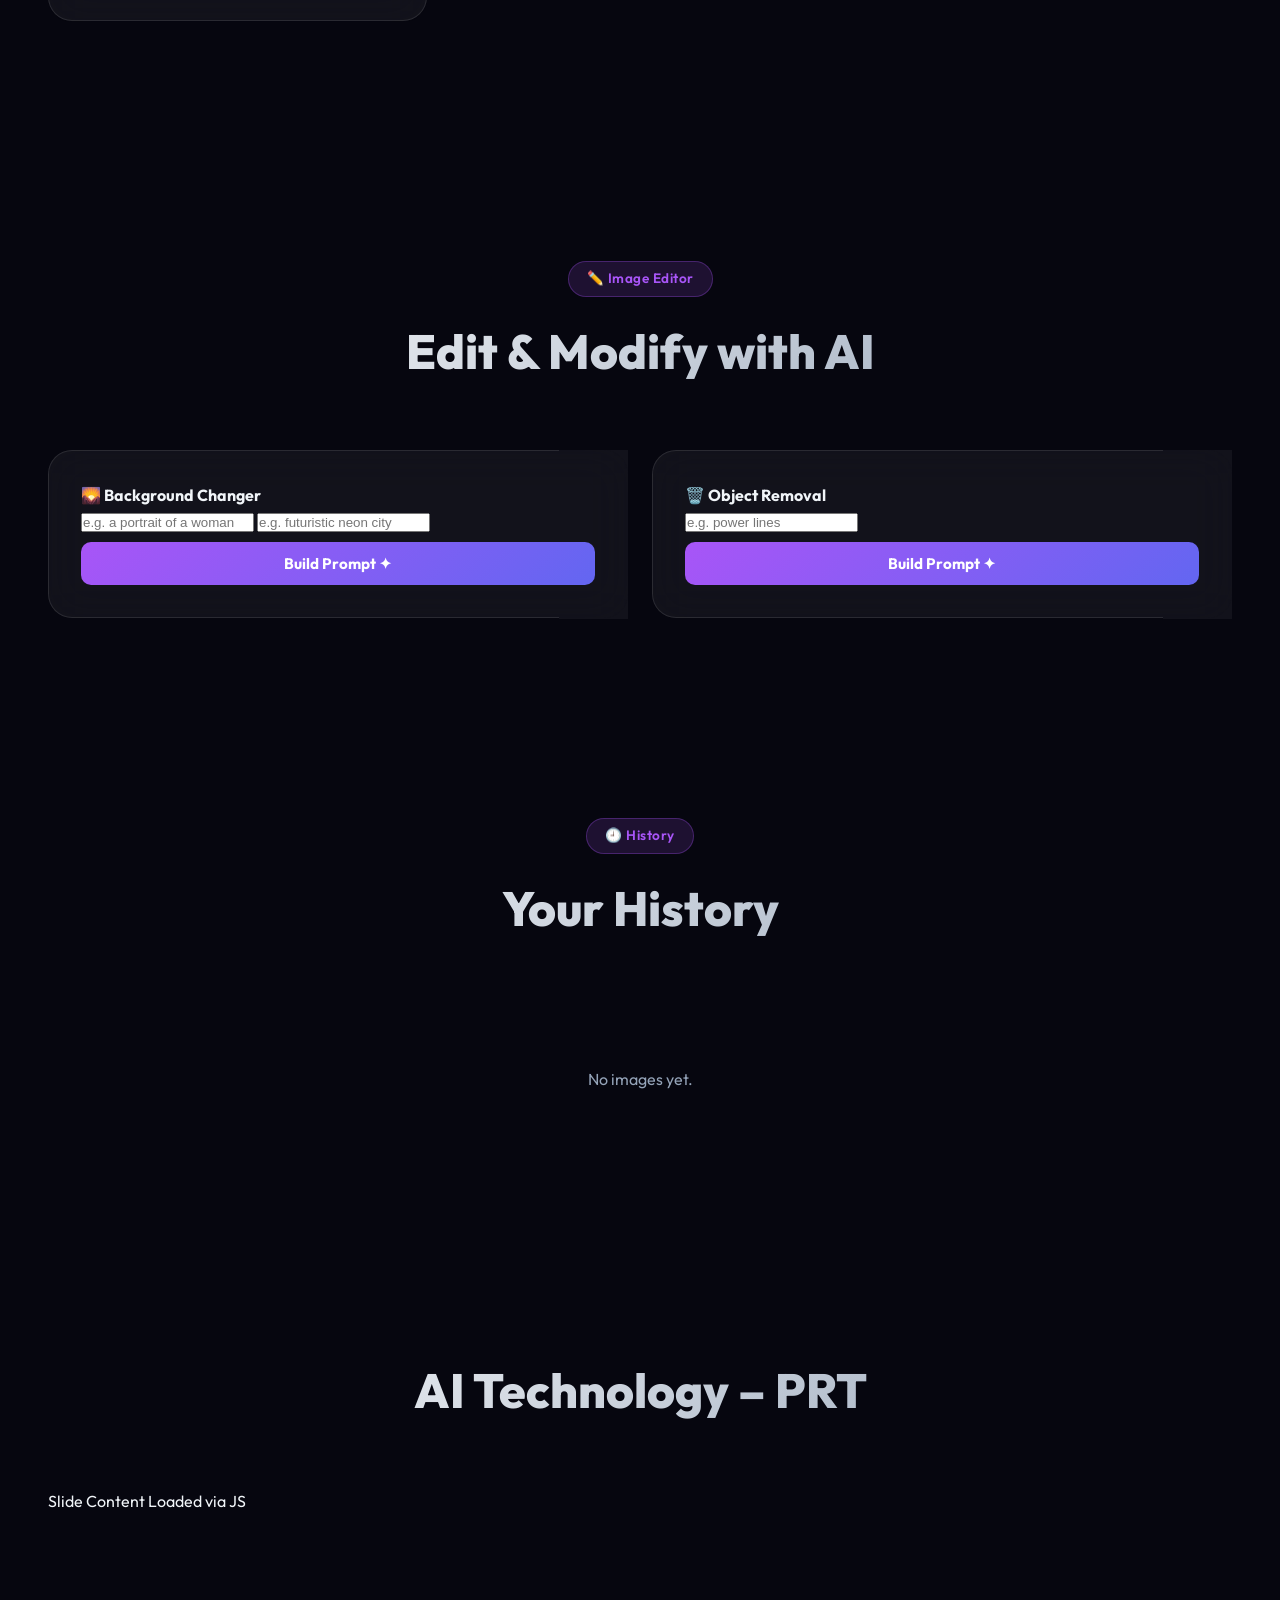
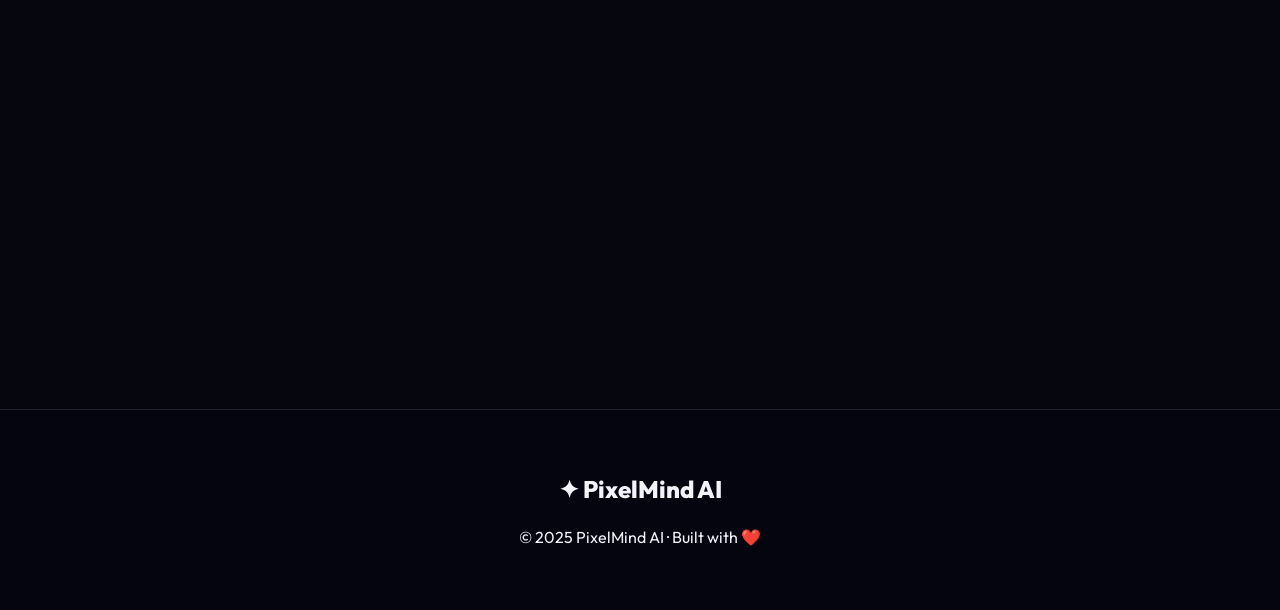
==== commit 2a611446: "Add files via upload" ====
--- a/project/index.html
+++ b/project/index.html
@@ -133,7 +133,7 @@
   </div>
 
   <div class="generator-container zen-mode">
-    <!-- Simplified Generator Section -->
+    <!-- Main Command Center -->
     <div class="main-command-center">
       <div class="command-box-large glass-card">
         <div class="command-input-wrapper">
@@ -145,64 +145,38 @@
       </div>
     </div>
 
-    <!-- Right: Output Preview Panel -->
-    <div class="output-panel glass-card">
-      <h3>🖼️ Creation Preview</h3>
-      <div class="image-output-area" id="image-output-area" onclick="openOutputModal()">
+    <!-- Immediate Output Display (Inline) -->
+    <div class="inline-output-container glass-card" id="output-section">
+      <div class="output-header">
+        <div class="status-indicator" id="creation-status">Ready to Create</div>
+      </div>
+      
+      <div class="image-display-area" id="image-output-area">
         <div class="output-placeholder" id="output-placeholder">
-          <div class="placeholder-icon">✦</div>
-          <p>Click to open module</p>
-          <span>Result will appear here after generation</span>
-        </div>
-        <img id="generated-image-preview" src="" alt="Preview" style="display:none;" />
-      </div>
-      <div id="mini-status" style="text-align:center;font-size:0.85rem;color:var(--text-dim);">Ready to create</div>
-    </div>
-  </div>
-</section>
-
-<!-- ─── CREATION MODULE (IMMERSIVE MODAL) ─── -->
-<div id="output-modal" class="output-overlay" style="display:none;">
-  <div class="modal-blur-bg" onclick="closeOutputModal()"></div>
-  <div class="creation-module glass-card">
-    <button class="modal-close" onclick="closeOutputModal()">✕</button>
-    <div class="module-header">
-      <div class="module-badge">🎨 AI Creation Module</div>
-      <h3 id="module-status">Generating Masterpiece...</h3>
-    </div>
-    
-    <div class="module-content">
-      <div class="module-image-container glass-card">
-        <div class="image-loader" id="module-loader">
-          <div class="loader-spinner"></div>
-          <p>AI is thinking...</p>
-          <div class="progress-bar"><div class="progress-fill" id="module-progress-fill"></div></div>
-        </div>
-        <img id="generated-image" src="" alt="Generated AI Image" style="display:none;" />
-      </div>
-      
-      <div class="module-controls" id="output-actions" style="display:none;">
-        <div class="control-actions">
-          <button class="btn-primary" onclick="downloadFiltered()">⬇️ Download HD</button>
-          <button class="btn-secondary" onclick="shareImage()">🔗 Share URL</button>
-          <button class="btn-secondary" onclick="generateVariations()">🎲 Variations</button>
+          <div class="placeholder-icon">🎨</div>
+          <p>Your AI Masterpiece will appear here</p>
         </div>
         
-        <div class="filter-panel">
-          <div class="filter-title">🎨 Refine Result</div>
-          <div class="filter-row"><label>Brightness</label><input type="range" id="f-brightness" min="0" max="200" value="100" oninput="applyFilters()"></div>
-          <div class="filter-row"><label>Contrast</label><input type="range" id="f-contrast" min="0" max="200" value="100" oninput="applyFilters()"></div>
-          <div class="filter-row"><label>Saturation</label><input type="range" id="f-saturation" min="0" max="200" value="100" oninput="applyFilters()"></div>
+        <!-- Loading State -->
+        <div class="inline-loader" id="image-loader" style="display:none;">
+          <div class="loader-spinner"></div>
+          <p>AI is crafting your vision...</p>
+          <div class="progress-bar"><div class="progress-fill" id="progress-fill"></div></div>
         </div>
-        
-        <div class="prompt-info glass-card">
-          <span class="pu-label">Prompt Used:</span>
-          <p id="prompt-used-text"></p>
-        </div>
-      </div>
-    </div>
-  </div>
-</div>
+
+        <!-- The Final Image -->
+        <img id="generated-image" src="" alt="Generated AI Image" style="display:none;" />
+      </div>
+
+      <div class="output-actions" id="output-actions" style="display:none;">
+        <button class="btn-primary" onclick="downloadFiltered()">⬇️ Download HD</button>
+        <button class="btn-secondary" onclick="shareImage()">🔗 Share URL</button>
+        <button class="btn-secondary" onclick="generateVariations()">🎲 Variations</button>
+      </div>
+    </div>
+  </div>
+</section>
+
   </div>
 </section>
 
--- a/project/style.css
+++ b/project/style.css
@@ -1120,93 +1120,55 @@
   object-fit: cover;
 }
 
-/* ─── CREATION MODULE (MODAL) ─── */
-.output-overlay {
-  position: fixed; inset: 0;
-  z-index: 2000;
-  display: flex; align-items: center; justify-content: center;
-  padding: 40px;
-  animation: fadeIn 0.4s ease;
-}
-.modal-blur-bg {
-  position: absolute; inset: 0;
-  background: rgba(6,6,15,0.7);
-  backdrop-filter: blur(25px);
-}
-.creation-module {
+/* ─── INLINE OUTPUT DISPLAY ─── */
+.inline-output-container {
+  width: 100%;
+  max-width: 900px;
+  margin-top: 40px;
+  padding: 32px !important;
+  display: flex;
+  flex-direction: column;
+  gap: 24px;
+}
+.output-header {
+  display: flex;
+  justify-content: center;
+}
+.status-indicator {
+  font-size: 0.9rem;
+  font-weight: 700;
+  color: var(--accent);
+  background: rgba(168,85,247,0.1);
+  padding: 6px 16px;
+  border-radius: 50px;
+}
+.image-display-area {
+  width: 100%;
+  aspect-ratio: 16/9;
+  background: rgba(0,0,0,0.2);
+  border: 1px solid var(--glass-border);
+  border-radius: 20px;
+  display: flex;
+  align-items: center;
+  justify-content: center;
+  overflow: hidden;
   position: relative;
-  width: 100%; max-width: 1100px;
-  min-height: 600px;
-  display: flex; flex-direction: column;
-  padding: 40px !important;
-  box-shadow: 0 40px 100px rgba(0,0,0,0.8);
-  border: 1px solid rgba(255,255,255,0.15);
-  animation: scaleIn 0.5s cubic-bezier(0.23, 1, 0.32, 1);
-}
-.modal-close {
-  position: absolute; top: 24px; right: 24px;
-  background: var(--surface);
-  border: 1px solid var(--glass-border);
-  color: #fff; font-size: 1.2rem;
-  width: 40px; height: 40px; border-radius: 50%;
-  cursor: pointer; transition: all 0.3s;
-  z-index: 10;
-}
-.modal-close:hover { background: var(--accent); border-color: var(--accent); transform: rotate(90deg); }
-
-.module-header { margin-bottom: 32px; text-align: center; }
-.module-badge {
-  display: inline-block; padding: 6px 14px;
-  background: rgba(168,85,247,0.2);
-  color: var(--accent); border-radius: 50px;
-  font-size: 0.8rem; font-weight: 700; margin-bottom: 12px;
-}
-.module-header h3 { font-size: 1.8rem; font-weight: 800; }
-
-.module-content {
-  display: grid; grid-template-columns: 1.2fr 0.8fr;
-  gap: 40px; flex: 1;
-}
-.module-image-container {
-  position: relative;
-  border-radius: 20px;
-  overflow: hidden;
-  background: rgba(0,0,0,0.3);
-  display: flex; align-items: center; justify-content: center;
-  aspect-ratio: 4/3;
-}
-.module-image-container img {
-  width: 100%; height: 100%;
-  object-fit: contain;
-}
-
-.module-controls {
-  display: flex; flex-direction: column; gap: 32px;
-}
-.control-actions { display: grid; gap: 12px; }
-.filter-mini-panel { display: grid; gap: 16px; }
-.filter-mini-panel label { font-size: 0.85rem; color: var(--text-muted); margin-bottom: 6px; display: block; }
-.filter-mini-panel input[type="range"] {
-  width: 100%; height: 6px; border-radius: 3px;
-  background: rgba(255,255,255,0.1);
-  accent-color: var(--accent);
-}
-
-.prompt-info { padding: 20px !important; font-size: 0.9rem; }
-.prompt-info p { color: var(--text-muted); line-height: 1.6; margin-top: 8px; font-style: italic; }
-
-@keyframes scaleIn {
-  from { opacity: 0; transform: scale(0.9) translateY(20px); }
-  to { opacity: 1; transform: scale(1) translateY(0); }
-}
-@keyframes fadeIn {
-  from { opacity: 0; }
-  to { opacity: 1; }
-}
-
-@media (max-width: 900px) {
-  .module-content { grid-template-columns: 1fr; }
-  .creation-module { padding: 24px !important; }
+}
+#generated-image {
+  width: 100%;
+  height: 100%;
+  object-fit: cover;
+}
+.inline-loader {
+  display: flex;
+  flex-direction: column;
+  align-items: center;
+  gap: 20px;
+}
+.output-actions {
+  display: flex;
+  gap: 12px;
+  justify-content: center;
 }
 
 /* ══ HISTORY SECTION ══ */
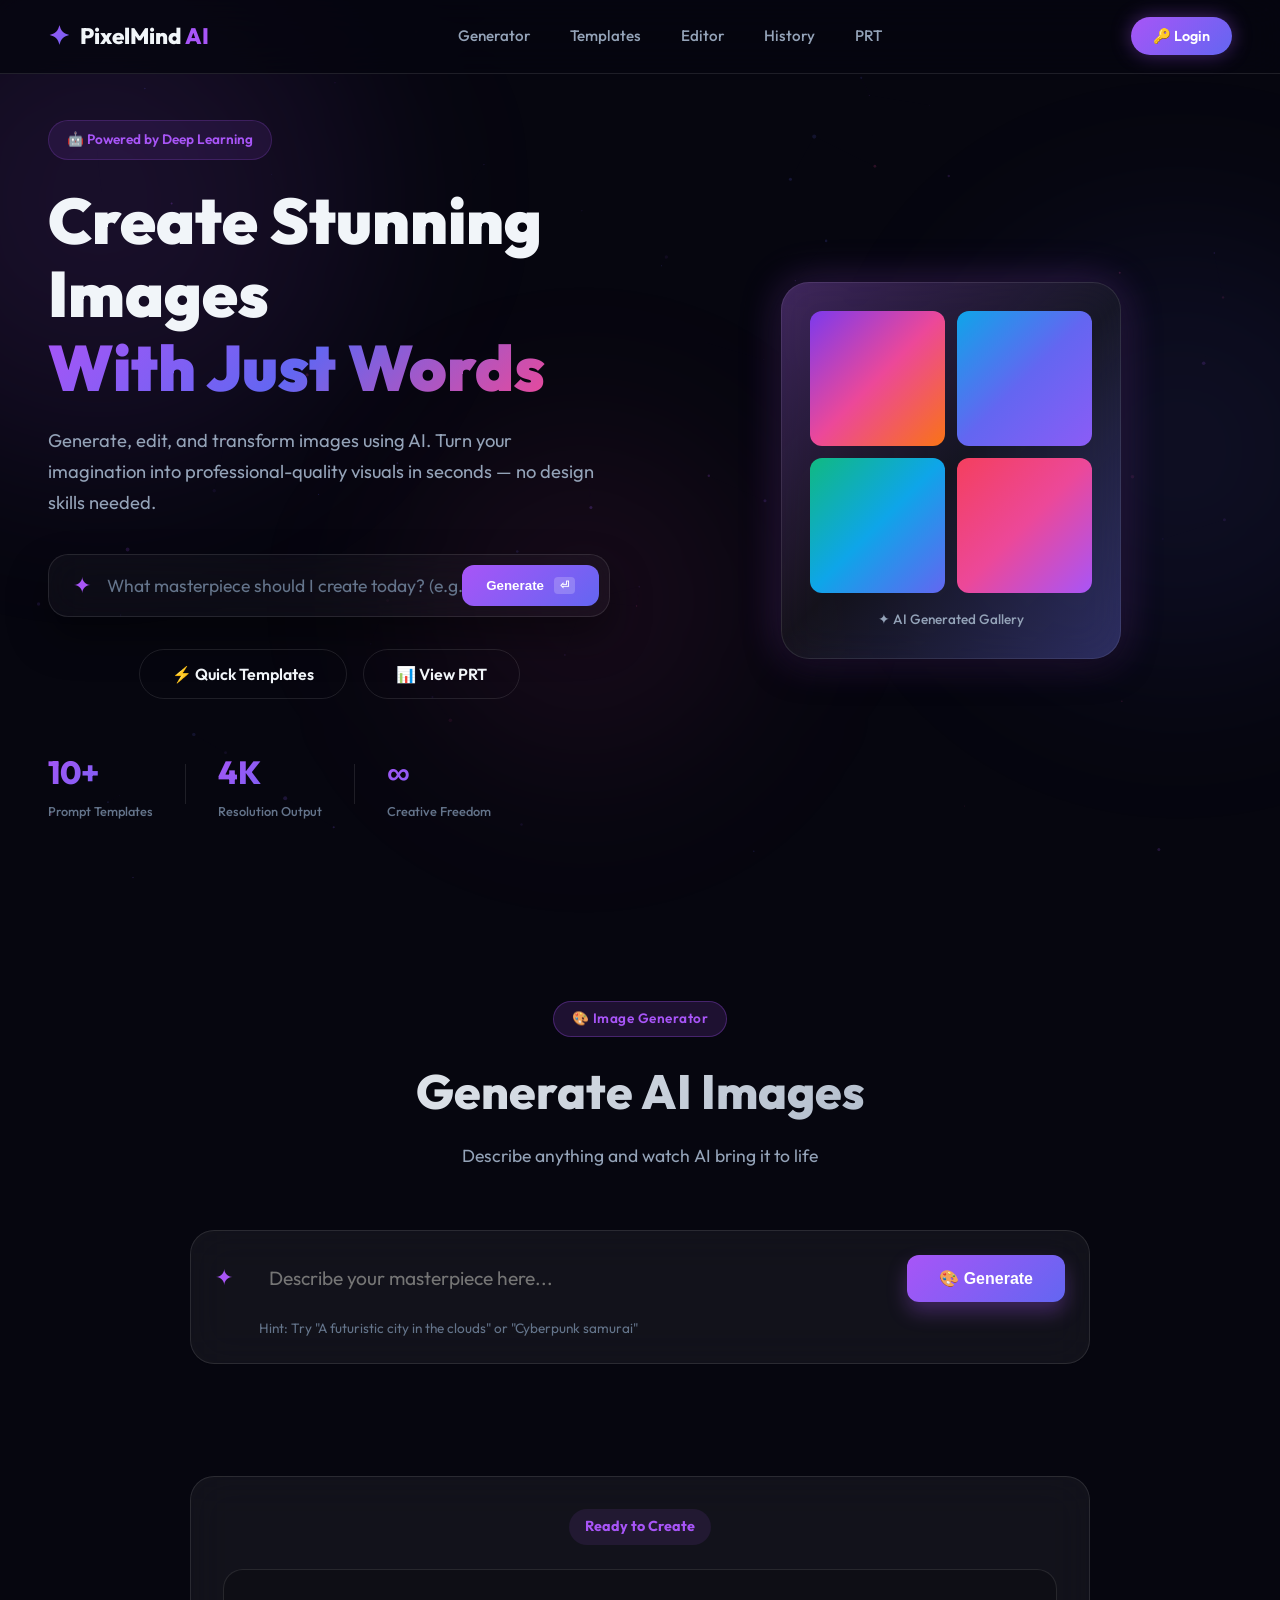
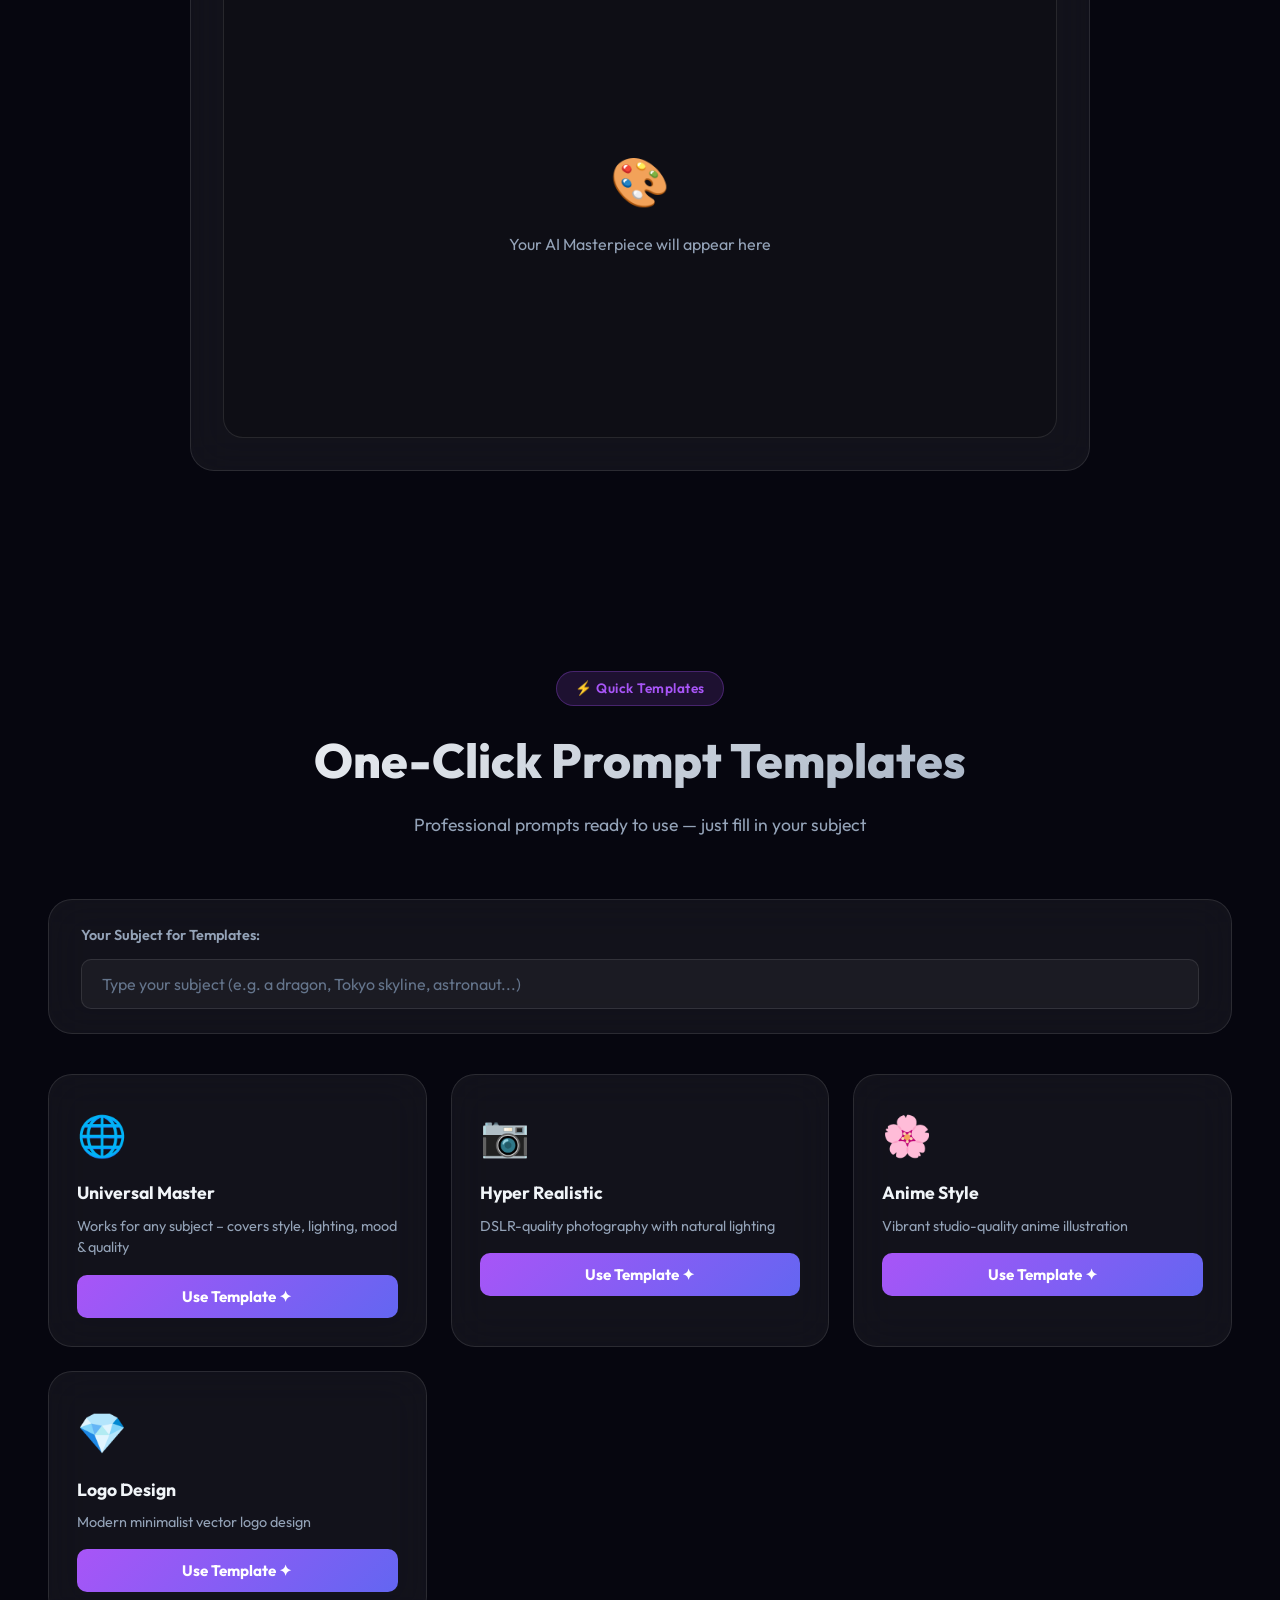
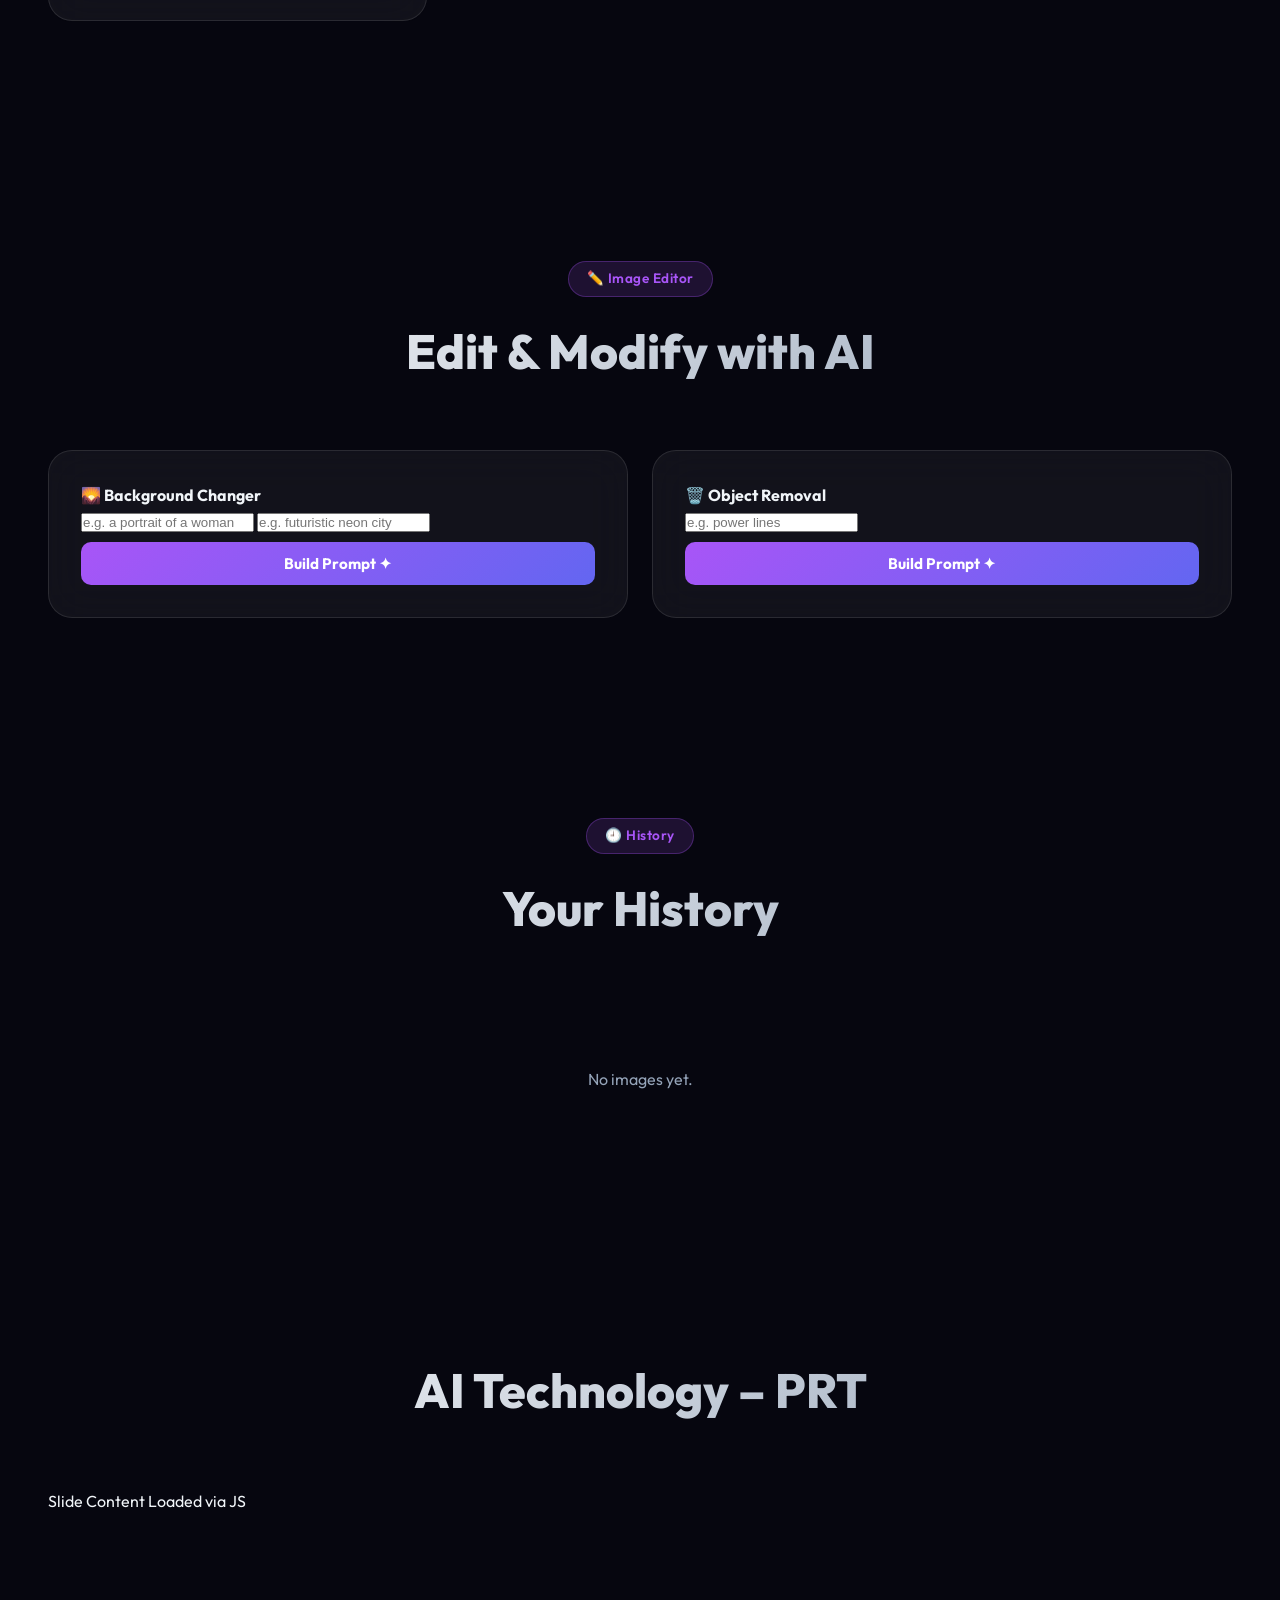
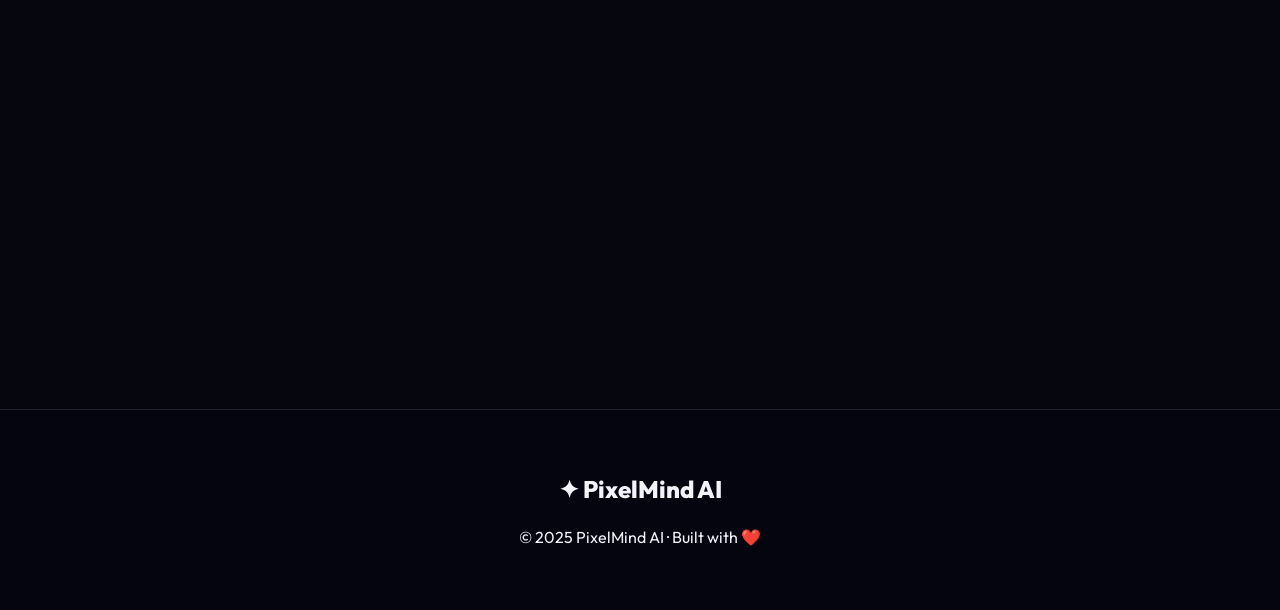
==== commit 8e89fb78: "Add files via upload" ====
--- a/project/index.html
+++ b/project/index.html
@@ -67,6 +67,14 @@
     </span>
     <button class="btn-glow" id="nav-login-btn" onclick="openAuthModal()">🔑 Login</button>
   </div>
+  
+  <!-- Hamburger Menu Toggle -->
+  <button class="nav-toggle" id="nav-toggle" aria-label="Toggle Navigation">
+    <span></span>
+    <span></span>
+    <span></span>
+  </button>
+  
 </nav>
 
 <!-- ─── HERO ─── -->
--- a/project/style.css
+++ b/project/style.css
@@ -108,6 +108,7 @@
   display: flex; align-items: center; gap: 10px;
   font-size: 1.4rem; font-weight: 800;
   cursor: pointer;
+  z-index: 101;
 }
 .logo-icon {
   background: linear-gradient(135deg, var(--accent), var(--accent2));
@@ -134,6 +135,7 @@
   color: var(--text);
   background: var(--surface-hover);
 }
+.nav-cta { z-index: 101; }
 .btn-glow {
   background: linear-gradient(135deg, var(--accent), var(--accent2));
   color: #fff; border: none; cursor: pointer;
@@ -142,11 +144,37 @@
   font-weight: 600; font-size: 0.9rem;
   box-shadow: 0 0 20px rgba(168,85,247,0.4);
   transition: all 0.3s ease;
+  display: inline-flex; align-items: center; gap: 8px;
 }
 .btn-glow:hover {
   transform: translateY(-2px);
   box-shadow: 0 0 35px rgba(168,85,247,0.6);
 }
+
+/* Nav Toggle (Hamburger) */
+.nav-toggle {
+  display: none;
+  flex-direction: column;
+  justify-content: space-between;
+  width: 30px;
+  height: 21px;
+  background: transparent;
+  border: none;
+  cursor: pointer;
+  padding: 0;
+  z-index: 101;
+}
+.nav-toggle span {
+  width: 100%;
+  height: 3px;
+  background-color: var(--text);
+  border-radius: 10px;
+  transition: all 0.3s linear;
+  transform-origin: 1px;
+}
+.nav-toggle.active span:nth-child(1) { transform: rotate(45deg); }
+.nav-toggle.active span:nth-child(2) { opacity: 0; transform: translateX(20px); }
+.nav-toggle.active span:nth-child(3) { transform: rotate(-45deg); }
 
 /* ── SECTION COMMON ── */
 section {
@@ -949,26 +977,6 @@
 ::-webkit-scrollbar-track { background: var(--bg); }
 ::-webkit-scrollbar-thumb { background: rgba(168,85,247,0.4); border-radius: 3px; }
 
-/* ── RESPONSIVE ── */
-@media (max-width: 1024px) {
-  #hero { flex-direction: column; padding: 120px 32px 60px; text-align: center; }
-  .hero-actions { justify-content: center; }
-  .hero-stats { justify-content: center; }
-  .hero-visual { display: none; }
-  .generator-container { grid-template-columns: 1fr; }
-}
-@media (max-width: 768px) {
-  #navbar { padding: 14px 24px; }
-  .nav-links { display: none; }
-  section { padding: 80px 24px; }
-  .tools-grid { grid-template-columns: repeat(2, 1fr); }
-  .feature-grid-slide { grid-template-columns: repeat(2, 1fr); }
-  .apps-grid { grid-template-columns: repeat(2, 1fr); }
-  .steps-flow { flex-direction: column; }
-  .step-arrow { transform: rotate(90deg); }
-  .slide-content { padding: 32px 24px; }
-}
-
 /* ══ AUTH MODAL ══ */
 .auth-overlay {
   position: fixed; inset: 0; z-index: 10000;
@@ -1219,8 +1227,94 @@
 .history-btn:hover { border-color: var(--accent); color: var(--accent); }
 .history-btn.del:hover { border-color: #f87171; color: #f87171; }
 
+/* ── RESPONSIVE ── */
+@media (max-width: 1024px) {
+  #navbar { padding: 16px 32px; }
+  #navbar.scrolled { padding: 12px 32px; }
+  #hero { flex-direction: column; padding: 140px 32px 60px; text-align: center; gap: 40px; }
+  .hero-content { max-width: 100%; display: flex; flex-direction: column; align-items: center; }
+  .hero-actions { justify-content: center; }
+  .hero-stats { justify-content: center; width: 100%; }
+  .hero-visual { width: 100%; }
+  .hero-card { width: 300px; }
+  .generator-container { grid-template-columns: 1fr; }
+}
+
 @media (max-width: 768px) {
+  #navbar { padding: 14px 24px; }
+  #navbar.scrolled { padding: 10px 24px; }
+  
+  .nav-toggle { display: flex; }
+  
+  .nav-links {
+    position: fixed;
+    top: 0;
+    right: -100%;
+    width: 280px;
+    height: 100vh;
+    background: rgba(6,6,15,0.95);
+    backdrop-filter: blur(25px);
+    flex-direction: column;
+    padding: 100px 32px;
+    gap: 20px;
+    transition: 0.4s cubic-bezier(0.4, 0, 0.2, 1);
+    border-left: 1px solid var(--glass-border);
+    z-index: 100;
+  }
+  
+  .nav-links.active { right: 0; box-shadow: -20px 0 40px rgba(0,0,0,0.5); }
+  
+  .nav-link { font-size: 1.1rem; padding: 12px 0; border-radius: 0; border-bottom: 1px solid rgba(255,255,255,0.05); }
+  
+  .nav-cta { margin-right: 20px; }
+  .btn-glow { padding: 8px 16px; font-size: 0.8rem; }
+
+  section { padding: 80px 24px; }
+  .section-header h2 { font-size: 2rem; }
+  
+  .hero-title { font-size: 2.8rem; }
+  .hero-subtitle { font-size: 1rem; }
+  .hero-command-bar { padding: 8px 8px 8px 16px; }
+  .command-icon { margin-right: 12px; font-size: 1.2rem; }
+  #hero-prompt-input { font-size: 1rem; }
+  .btn-command { padding: 10px 18px; font-size: 0.9rem; }
+  
+  .tools-grid { grid-template-columns: repeat(2, 1fr); }
+  .feature-grid-slide { grid-template-columns: repeat(2, 1fr); }
+  .apps-grid { grid-template-columns: repeat(2, 1fr); }
+  .steps-flow { flex-direction: column; }
+  .step-arrow { transform: rotate(90deg); }
+  .slide-content { padding: 32px 24px; }
+  
   .variations-grid { grid-template-columns: repeat(2,1fr); }
-  .history-grid { grid-template-columns: repeat(auto-fill, minmax(160px,1fr)); }
+  .history-grid { grid-template-columns: repeat(auto-fill, minmax(140px,1fr)); }
   .filter-row label { width: 72px; }
-}
+  
+  .inline-output-container { padding: 20px !important; }
+}
+
+@media (max-width: 480px) {
+  #navbar { padding: 12px 16px; }
+  .nav-logo span { display: none; }
+  .nav-cta { margin-right: 12px; }
+  
+  .hero-title { font-size: 2.2rem; }
+  .hero-stats { gap: 16px; }
+  .stat-num { font-size: 1.5rem; }
+  .btn-command span { display: none; }
+  .btn-command { padding: 12px; }
+  .cmd-shortcut { display: none; }
+  
+  .main-command-center .command-box-large { padding: 16px !important; }
+  .command-input-wrapper { gap: 10px; }
+  #subject-input { font-size: 1rem; }
+  .btn-generate-main { padding: 10px 20px; font-size: 0.9rem; }
+  
+  .output-actions { flex-direction: column; width: 100%; }
+  .output-actions button { width: 100%; }
+  
+  .auth-box { padding: 30px 20px; }
+  
+  .footer-tags { gap: 6px; }
+  .footer-tags span { font-size: 0.75rem; }
+}
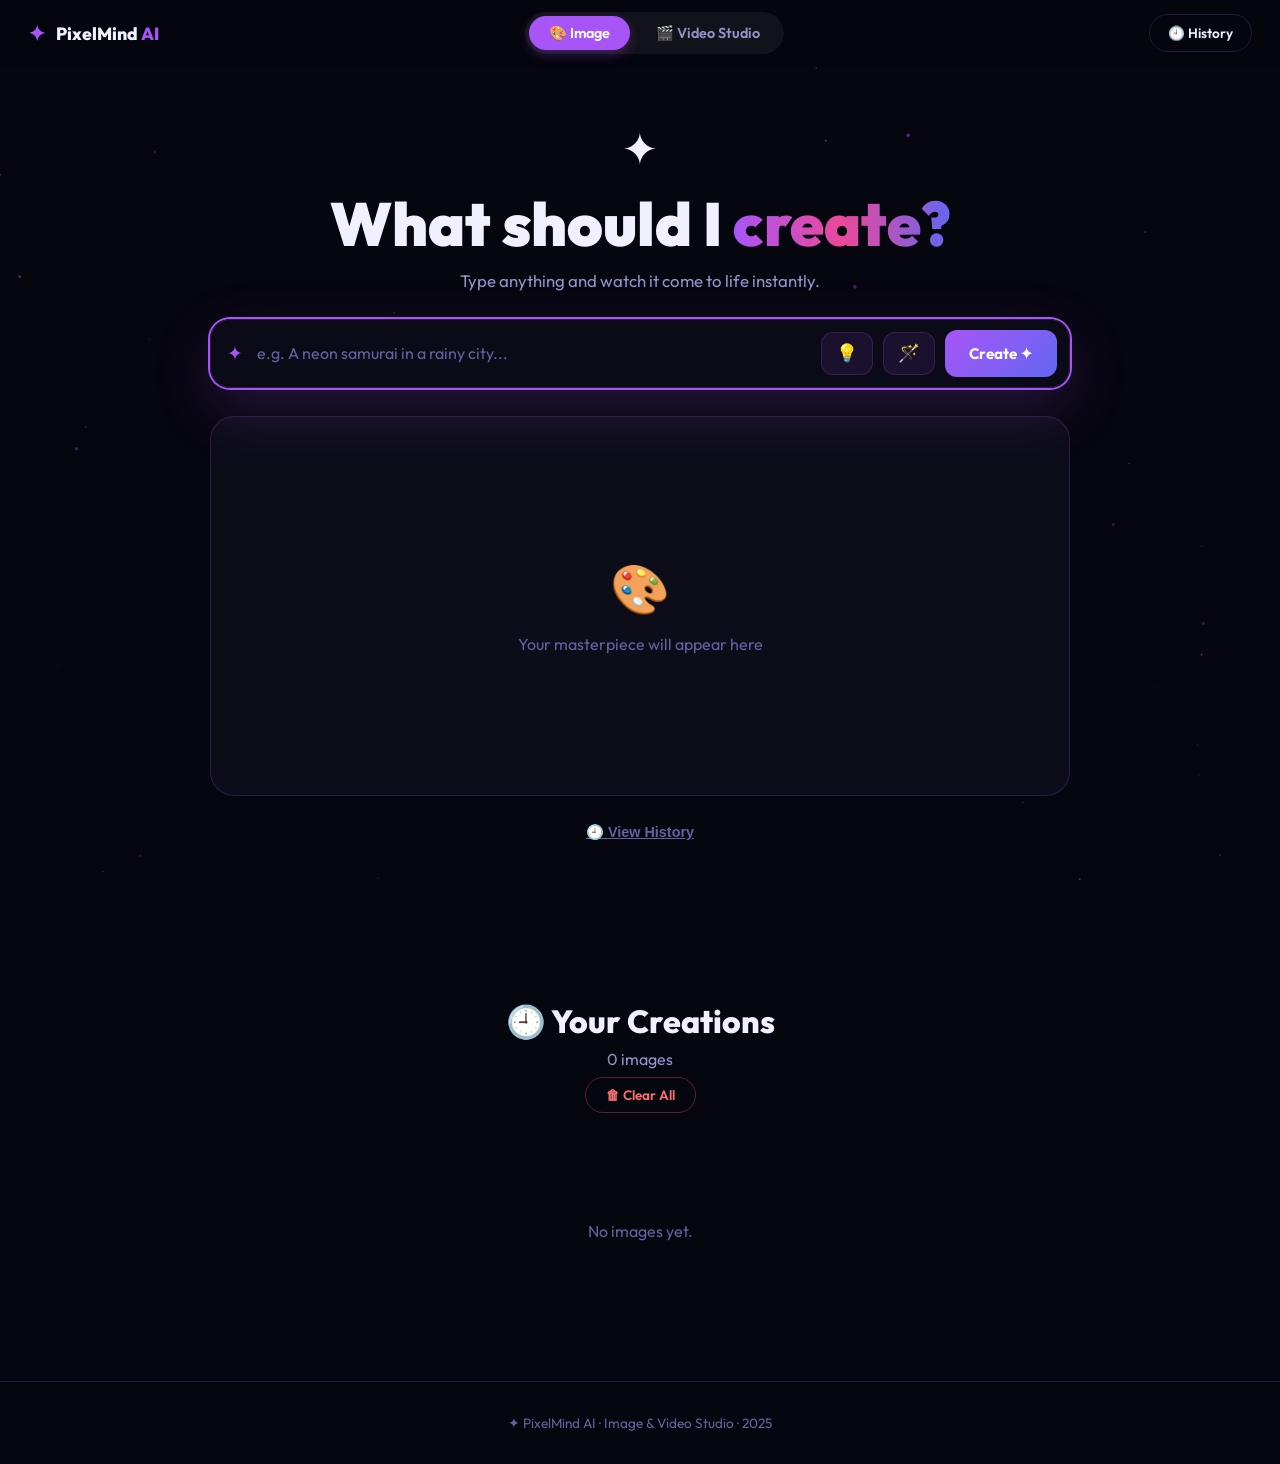
==== commit 8ca049cb: "Add files via upload" ====
--- a/project/index.html
+++ b/project/index.html
@@ -3,256 +3,270 @@
 <head>
   <meta charset="UTF-8" />
   <meta name="viewport" content="width=device-width, initial-scale=1.0" />
-  <title>PixelMind AI – Elite AI Image Generator</title>
-  <meta name="description" content="Generate, edit, and modify stunning AI images using advanced prompts. PixelMind AI makes creative design effortless for everyone." />
-  <link rel="preconnect" href="https://fonts.googleapis.com" />
-  <link rel="preconnect" href="https://fonts.gstatic.com" crossorigin />
-  <link href="https://fonts.googleapis.com/css2?family=Outfit:wght@300;400;500;600;700;800;900&family=Space+Grotesk:wght@400;500;600;700&display=swap" rel="stylesheet" />
+  <title>PixelMind AI – Image & Video Studio</title>
+  <meta name="description" content="Generate AI images, create animations, upload and edit images and videos with AI filters." />
+  <link href="https://fonts.googleapis.com/css2?family=Outfit:wght@300;400;600;700;800;900&display=swap" rel="stylesheet" />
   <link rel="stylesheet" href="style.css" />
 </head>
 <body>
 
-<!-- ─── PRELOADER ─── -->
+<!-- PRELOADER -->
 <div id="preloader">
   <div class="preloader-inner">
     <div class="preloader-ring"></div>
     <div class="preloader-ring r2"></div>
-    <div class="preloader-ring r3"></div>
-    <p class="preloader-text">Initializing AI Engine<span class="dots">...</span></p>
+    <p class="preloader-text">PixelMind AI<span class="dots">...</span></p>
   </div>
 </div>
 
-<!-- ─── AUTH MODAL ─── -->
-<div id="auth-modal" class="auth-overlay" style="display:none;">
-  <div class="auth-box glass-card">
-    <button class="auth-close" onclick="closeAuthModal()">✕</button>
-    <div class="auth-logo">✦ PixelMind <span class="accent">AI</span></div>
-    <div class="auth-tabs">
-      <button class="auth-tab active" id="tab-login" onclick="switchTab('login')">Login</button>
-      <button class="auth-tab" id="tab-register" onclick="switchTab('register')">Register</button>
-    </div>
-    <div id="form-login">
-      <div class="form-group"><label>Username</label><input type="text" id="login-username" placeholder="Enter username" /></div>
-      <div class="form-group"><label>Password</label><input type="password" id="login-password" placeholder="Enter password" /></div>
-      <button class="btn-generate" style="width:100%;margin-top:8px;" onclick="doLogin()">🔑 Login</button>
-    </div>
-    <div id="form-register" style="display:none;">
-      <div class="form-group"><label>Full Name</label><input type="text" id="reg-name" placeholder="Your name" /></div>
-      <div class="form-group"><label>Username</label><input type="text" id="reg-username" placeholder="Choose a username" /></div>
-      <div class="form-group"><label>Password</label><input type="password" id="reg-password" placeholder="Create a password" /></div>
-      <button class="btn-generate" style="width:100%;margin-top:8px;" onclick="doRegister()">🚀 Create Account</button>
-    </div>
-  </div>
-</div>
-
+<!-- CANVAS -->
 <canvas id="particles-canvas"></canvas>
 
-<!-- ─── NAV ─── -->
+<!-- TOAST -->
+<div id="toast" class="toast"></div>
+
+<!-- NAVBAR -->
 <nav id="navbar">
   <div class="nav-logo">
-    <div class="logo-icon">✦</div>
+    <span class="logo-icon">✦</span>
     <span>PixelMind <span class="accent">AI</span></span>
   </div>
-  <div class="nav-links">
-    <a href="#generator" class="nav-link">Generator</a>
-    <a href="#templates" class="nav-link">Templates</a>
-    <a href="#editor" class="nav-link">Editor</a>
-    <a href="#history" class="nav-link">History</a>
-    <a href="#presentation" class="nav-link">PRT</a>
-  </div>
-  <div class="nav-cta" id="nav-cta">
-    <span id="nav-user-info" style="display:none;" class="nav-user-info">
-      <span id="nav-username" class="nav-username"></span>
-      <button class="btn-logout" onclick="doLogout()">Logout</button>
-    </span>
-    <button class="btn-glow" id="nav-login-btn" onclick="openAuthModal()">🔑 Login</button>
-  </div>
-  
-  <!-- Hamburger Menu Toggle -->
-  <button class="nav-toggle" id="nav-toggle" aria-label="Toggle Navigation">
-    <span></span>
-    <span></span>
-    <span></span>
-  </button>
-  
+  <div class="nav-tabs">
+    <button class="nav-tab active" id="tab-img" onclick="switchMode('image')">🎨 Image</button>
+    <button class="nav-tab" id="tab-vid" onclick="switchMode('video')">🎬 Video Studio</button>
+  </div>
+  <div class="nav-cta">
+    <button class="btn-glow" onclick="scrollToSection('history')">🕘 History</button>
+  </div>
 </nav>
 
-<!-- ─── HERO ─── -->
-<section id="hero">
-  <div class="hero-bg-orb orb1"></div>
-  <div class="hero-bg-orb orb2"></div>
-  <div class="hero-bg-orb orb3"></div>
-  <div class="hero-content">
-    <div class="hero-badge">🤖 Powered by Deep Learning</div>
-    <h1 class="hero-title">
-      Create Stunning Images<br/>
-      <span class="gradient-text">With Just Words</span>
-    </h1>
-    <p class="hero-subtitle">
-      Generate, edit, and transform images using AI. Turn your imagination into 
-      professional-quality visuals in seconds — no design skills needed.
-    </p>
-    
-    <div class="hero-command-bar glass-card">
-      <div class="command-icon">✦</div>
-      <input type="text" id="hero-prompt-input" placeholder="What masterpiece should I create today? (e.g. a neon samurai in a rainy city)" />
-      <button class="btn-command" onclick="generateFromHero()">
-        <span>Generate</span>
-        <div class="cmd-shortcut">⏎</div>
-      </button>
-    </div>
-
-    <div class="hero-actions">
-      <button class="btn-secondary" onclick="scrollToSection('templates')">
-        <span>⚡ Quick Templates</span>
-      </button>
-      <button class="btn-secondary" onclick="scrollToSection('presentation')">
-        <span>📊 View PRT</span>
-      </button>
-    </div>
-    <div class="hero-stats">
-      <div class="stat"><span class="stat-num">10+</span><span class="stat-label">Prompt Templates</span></div>
-      <div class="stat-divider"></div>
-      <div class="stat"><span class="stat-num">4K</span><span class="stat-label">Resolution Output</span></div>
-      <div class="stat-divider"></div>
-      <div class="stat"><span class="stat-num">∞</span><span class="stat-label">Creative Freedom</span></div>
-    </div>
-  </div>
-  <div class="hero-visual">
-    <div class="hero-card floating">
-      <div class="card-glow"></div>
-      <div class="image-preview-grid">
-        <div class="preview-img p1"></div>
-        <div class="preview-img p2"></div>
-        <div class="preview-img p3"></div>
-        <div class="preview-img p4"></div>
-      </div>
-      <div class="card-label">✦ AI Generated Gallery</div>
-    </div>
-  </div>
-</section>
-
-<!-- ─── GENERATOR SECTION ─── -->
-<section id="generator">
-  <div class="section-header">
-    <div class="section-badge">🎨 Image Generator</div>
-    <h2>Generate AI Images</h2>
-    <p>Describe anything and watch AI bring it to life</p>
-  </div>
-
-  <div class="generator-container zen-mode">
-    <!-- Main Command Center -->
-    <div class="main-command-center">
-      <div class="command-box-large glass-card">
-        <div class="command-input-wrapper">
-          <div class="command-icon">✦</div>
-          <input type="text" id="subject-input" placeholder="Describe your masterpiece here..." />
-          <button class="btn-generate-main" onclick="generateImage()">🎨 Generate</button>
-        </div>
-        <p class="command-hint">Hint: Try "A futuristic city in the clouds" or "Cyberpunk samurai"</p>
-      </div>
-    </div>
-
-    <!-- Immediate Output Display (Inline) -->
-    <div class="inline-output-container glass-card" id="output-section">
-      <div class="output-header">
-        <div class="status-indicator" id="creation-status">Ready to Create</div>
-      </div>
-      
-      <div class="image-display-area" id="image-output-area">
-        <div class="output-placeholder" id="output-placeholder">
-          <div class="placeholder-icon">🎨</div>
-          <p>Your AI Masterpiece will appear here</p>
-        </div>
-        
-        <!-- Loading State -->
-        <div class="inline-loader" id="image-loader" style="display:none;">
-          <div class="loader-spinner"></div>
-          <p>AI is crafting your vision...</p>
-          <div class="progress-bar"><div class="progress-fill" id="progress-fill"></div></div>
-        </div>
-
-        <!-- The Final Image -->
-        <img id="generated-image" src="" alt="Generated AI Image" style="display:none;" />
-      </div>
-
-      <div class="output-actions" id="output-actions" style="display:none;">
-        <button class="btn-primary" onclick="downloadFiltered()">⬇️ Download HD</button>
-        <button class="btn-secondary" onclick="shareImage()">🔗 Share URL</button>
-        <button class="btn-secondary" onclick="generateVariations()">🎲 Variations</button>
-      </div>
-    </div>
-  </div>
-</section>
-
-  </div>
-</section>
-
-<section id="templates">
-  <div class="section-header">
-    <div class="section-badge">⚡ Quick Templates</div>
-    <h2>One-Click Prompt Templates</h2>
-    <p>Professional prompts ready to use — just fill in your subject</p>
-  </div>
-  <div class="template-input-bar glass-card">
-    <label>Your Subject for Templates:</label>
-    <input type="text" id="template-subject" placeholder="Type your subject (e.g. a dragon, Tokyo skyline, astronaut...)" />
-  </div>
-  <div class="templates-grid">
-    <div class="template-card glass-card" data-type="universal"><div class="tc-icon">🌐</div><h4>Universal Master</h4><p>Works for any subject – covers style, lighting, mood & quality</p><button class="tc-btn" onclick="useTemplate('universal')">Use Template ✦</button></div>
-    <div class="template-card glass-card" data-type="realistic"><div class="tc-icon">📷</div><h4>Hyper Realistic</h4><p>DSLR-quality photography with natural lighting</p><button class="tc-btn" onclick="useTemplate('realistic')">Use Template ✦</button></div>
-    <div class="template-card glass-card" data-type="anime"><div class="tc-icon">🌸</div><h4>Anime Style</h4><p>Vibrant studio-quality anime illustration</p><button class="tc-btn" onclick="useTemplate('anime')">Use Template ✦</button></div>
-    <div class="template-card glass-card" data-type="logo"><div class="tc-icon">💎</div><h4>Logo Design</h4><p>Modern minimalist vector logo design</p><button class="tc-btn" onclick="useTemplate('logo')">Use Template ✦</button></div>
-  </div>
-</section>
-
-<section id="editor">
-  <div class="section-header">
-    <div class="section-badge">✏️ Image Editor</div>
-    <h2>Edit & Modify with AI</h2>
-  </div>
-  <div class="editor-grid">
-    <div class="editor-card glass-card">
-      <h4>🌄 Background Changer</h4>
-      <input type="text" id="bg-subject" placeholder="e.g. a portrait of a woman" />
-      <input type="text" id="bg-new" placeholder="e.g. futuristic neon city" />
-      <button class="ec-btn" onclick="buildEditorPrompt('background')">Build Prompt ✦</button>
-      <div class="ec-result" id="result-background"></div>
-    </div>
-    <div class="editor-card glass-card">
-      <h4>🗑️ Object Removal</h4>
-      <input type="text" id="obj-remove" placeholder="e.g. power lines" />
-      <button class="ec-btn" onclick="buildEditorPrompt('removal')">Build Prompt ✦</button>
-      <div class="ec-result" id="result-removal"></div>
-    </div>
-  </div>
-</section>
-
+<!-- ══════════ IMAGE MODE ══════════ -->
+<main id="mode-image" class="mode-panel">
+  <div class="zen-wrap">
+    <div class="zen-header">
+      <div class="zen-logo">✦</div>
+      <h1>What should I <span class="gradient-text">create?</span></h1>
+      <p class="zen-sub">Type anything and watch it come to life instantly.</p>
+    </div>
+
+    <div class="zen-box glass-card">
+      <span class="zen-icon">✦</span>
+      <input type="text" id="main-input" placeholder="e.g. A neon samurai in a rainy city..." autocomplete="off" />
+      <button id="suggest-btn-img" onclick="suggestPrompt('image')" title="Auto-Suggest">💡</button>
+      <button id="magic-btn" onclick="magicExpand()" title="Enhance Prompt">🪄</button>
+      <button id="create-btn" onclick="generateImage()">Create ✦</button>
+    </div>
+
+    <div id="output-area" class="output-area">
+      <div id="output-placeholder" class="output-placeholder">
+        <div class="placeholder-icon">🎨</div>
+        <p>Your masterpiece will appear here</p>
+      </div>
+      <div id="output-loader" class="output-loader" style="display:none;">
+        <div class="spinner"></div>
+        <p id="loader-msg">AI is creating your image...</p>
+        <div class="progress-track"><div id="progress-bar" class="progress-bar-fill"></div></div>
+      </div>
+      <img id="output-img" style="display:none;" alt="AI Generated Image" />
+    </div>
+
+    <div id="refine-panel" class="refine-panel glass-card" style="display:none;">
+      <div class="refine-top">
+        <h3>✨ Refine Your Image</h3>
+        <div class="refine-actions-top">
+          <button class="btn-download" onclick="downloadImage()">⬇ Download</button>
+          <button class="btn-share" onclick="shareImage()">🔗 Share</button>
+          <button class="btn-close-refine" onclick="document.getElementById('refine-panel').style.display='none'">✕</button>
+        </div>
+      </div>
+      <div class="refine-body">
+        <div class="refine-group">
+          <label>Dimensions</label>
+          <div class="chip-row">
+            <button class="chip active" data-size="1024x1024" onclick="selectChip(this,'size')">Square</button>
+            <button class="chip" data-size="768x1024" onclick="selectChip(this,'size')">Portrait</button>
+            <button class="chip" data-size="1024x768" onclick="selectChip(this,'size')">Landscape</button>
+            <button class="chip" data-size="1280x720" onclick="selectChip(this,'size')">Wide 16:9</button>
+          </div>
+        </div>
+        <div class="refine-group">
+          <label>Quality</label>
+          <div class="chip-row">
+            <button class="chip active" data-quality="standard" onclick="selectChip(this,'quality')">Standard</button>
+            <button class="chip" data-quality="hd" onclick="selectChip(this,'quality')">HD</button>
+            <button class="chip" data-quality="ultra" onclick="selectChip(this,'quality')">4K Ultra</button>
+          </div>
+        </div>
+      </div>
+      <button class="btn-regenerate" onclick="generateImage()">⚡ Apply & Regenerate</button>
+    </div>
+
+    <button class="btn-view-history" onclick="scrollToSection('history')">🕘 View History</button>
+  </div>
+</main>
+
+<!-- ══════════ VIDEO STUDIO MODE ══════════ -->
+<main id="mode-video" class="mode-panel" style="display:none;">
+  <div class="zen-wrap">
+
+    <div class="zen-header">
+      <div class="zen-logo">🎬</div>
+      <h1>Video <span class="gradient-text">Studio</span></h1>
+      <p class="zen-sub">Generate animations or upload & edit your media with AI filters.</p>
+    </div>
+
+    <!-- Studio Sub-Tabs -->
+    <div class="studio-tabs">
+      <button class="studio-tab active" id="stab-gen" onclick="switchStudio('generate')">✨ AI Animation</button>
+      <button class="studio-tab" id="stab-edit" onclick="switchStudio('edit')">✏️ Upload & Edit</button>
+    </div>
+
+    <!-- ── AI ANIMATION PANEL ── -->
+    <div id="studio-generate" class="studio-panel">
+      <div class="zen-box glass-card">
+        <span class="zen-icon">🎬</span>
+        <input type="text" id="video-prompt" placeholder="e.g. A phoenix rising from flames..." autocomplete="off" />
+        <button id="suggest-btn-vid" onclick="suggestPrompt('video')" title="Auto-Suggest">💡</button>
+        <button id="magic-btn-v" onclick="magicExpandVideo()" title="Enhance">🪄</button>
+        <button id="voice-btn" onclick="toggleVoice()" title="AI Voice Narration">🎙️</button>
+        <button id="anim-btn" onclick="generateAnimation()">Animate ▶</button>
+      </div>
+
+      <div class="refine-body" style="margin-top:8px;width:100%">
+        <div class="refine-group">
+          <label>Resolution</label>
+          <div class="chip-row">
+            <button class="chip active" data-res="720" onclick="selectChip(this,'res')">HD 720p</button>
+            <button class="chip" data-res="1080" onclick="selectChip(this,'res')">Full HD 1080p</button>
+            <button class="chip" data-res="1440" onclick="selectChip(this,'res')">2K QHD</button>
+          </div>
+        </div>
+        <div class="refine-group">
+          <label>Options</label>
+          <div class="chip-row">
+            <button class="chip active" data-frames="6" onclick="selectChip(this,'frames')">6 Frames</button>
+            <button class="chip" data-frames="10" onclick="selectChip(this,'frames')">10 Frames (Epic)</button>
+          </div>
+        </div>
+      </div>
+
+      <!-- Animation Output -->
+      <div id="anim-area" class="output-area">
+        <div id="anim-placeholder" class="output-placeholder">
+          <div class="placeholder-icon">🎬</div>
+          <p>Your animation will play here</p>
+        </div>
+        <div id="anim-loader" class="output-loader" style="display:none;">
+          <div class="spinner"></div>
+          <p id="anim-loader-msg">Generating frame 0 / 6...</p>
+          <div class="progress-track"><div id="anim-progress" class="progress-bar-fill"></div></div>
+        </div>
+        <div id="anim-player" class="anim-player" style="display:none;">
+          <video id="anim-video" controls loop playsinline style="width:100%;border-radius:12px;"></video>
+          <div class="anim-controls">
+            <button onclick="togglePlay()" id="play-btn">⏸ Pause</button>
+            <button onclick="downloadVideoFile()">⬇ Download Video</button>
+            <span class="frame-counter" id="anim-duration">10+ sec AI Video</span>
+          </div>
+        </div>
+      </div>
+    </div>
+
+    <!-- ── UPLOAD & EDIT PANEL ── -->
+    <div id="studio-edit" class="studio-panel" style="display:none;">
+
+      <!-- Drop Zone -->
+      <div class="upload-zone glass-card" id="upload-zone"
+           onclick="document.getElementById('media-upload').click()"
+           ondragover="event.preventDefault();this.classList.add('drag-over')"
+           ondragleave="this.classList.remove('drag-over')"
+           ondrop="handleDrop(event)">
+        <div class="upload-icon">📁</div>
+        <p class="upload-title">Drop image or video here</p>
+        <p class="upload-sub">or click to browse · JPG, PNG, MP4, WebM, MOV</p>
+        <input type="file" id="media-upload" accept="image/*,video/*" style="display:none;" onchange="handleFileSelect(this)" />
+      </div>
+
+      <!-- Editor (hidden until upload) -->
+      <div id="editor-panel" class="editor-panel" style="display:none;">
+        <div class="editor-layout">
+          <!-- Preview -->
+          <div class="editor-preview glass-card">
+            <canvas id="edit-canvas" style="display:none;"></canvas>
+            <video id="edit-video" style="display:none;" controls loop></video>
+            <div class="editor-overlay-badge" id="media-type-badge"></div>
+          </div>
+
+          <!-- Controls -->
+          <div class="editor-controls glass-card">
+            <h3>🎨 AI Filters</h3>
+
+            <div class="filter-group">
+              <div class="filter-presets">
+                <button class="preset-btn" onclick="applyPreset('cinematic')">🎬 Cinematic</button>
+                <button class="preset-btn" onclick="applyPreset('vintage')">📷 Vintage</button>
+                <button class="preset-btn" onclick="applyPreset('cyberpunk')">🌆 Cyberpunk</button>
+                <button class="preset-btn" onclick="applyPreset('bw')">⬛ B&W</button>
+                <button class="preset-btn" onclick="applyPreset('warm')">🌅 Warm</button>
+                <button class="preset-btn" onclick="applyPreset('cool')">❄️ Cool</button>
+                <button class="preset-btn" onclick="applyPreset('reset')">↩ Reset</button>
+              </div>
+            </div>
+
+            <div class="slider-group">
+              <div class="slider-row">
+                <label>Brightness <span id="v-brightness">100</span>%</label>
+                <input type="range" id="f-brightness" min="0" max="200" value="100" oninput="applyFilters()">
+              </div>
+              <div class="slider-row">
+                <label>Contrast <span id="v-contrast">100</span>%</label>
+                <input type="range" id="f-contrast" min="0" max="200" value="100" oninput="applyFilters()">
+              </div>
+              <div class="slider-row">
+                <label>Saturation <span id="v-saturation">100</span>%</label>
+                <input type="range" id="f-saturation" min="0" max="200" value="100" oninput="applyFilters()">
+              </div>
+              <div class="slider-row">
+                <label>Hue Rotate <span id="v-hue">0</span>°</label>
+                <input type="range" id="f-hue" min="0" max="360" value="0" oninput="applyFilters()">
+              </div>
+              <div class="slider-row">
+                <label>Blur <span id="v-blur">0</span>px</label>
+                <input type="range" id="f-blur" min="0" max="20" value="0" oninput="applyFilters()">
+              </div>
+              <div class="slider-row">
+                <label>Sepia <span id="v-sepia">0</span>%</label>
+                <input type="range" id="f-sepia" min="0" max="100" value="0" oninput="applyFilters()">
+              </div>
+            </div>
+
+            <div class="editor-actions">
+              <button class="btn-download" onclick="downloadEdited()">⬇ Download Edited</button>
+              <button class="btn-share" onclick="document.getElementById('upload-zone').click()">📁 New File</button>
+            </div>
+          </div>
+        </div>
+      </div>
+    </div>
+
+  </div>
+</main>
+
+<!-- HISTORY SECTION -->
 <section id="history">
   <div class="section-header">
-    <div class="section-badge">🕘 History</div>
-    <h2>Your History</h2>
-  </div>
-  <div class="history-grid" id="history-grid">
-    <div class="history-empty" id="history-empty">No images yet.</div>
+    <h2>🕘 Your Creations</h2>
+    <p id="history-count">0 images</p>
+    <button class="btn-clear-history" onclick="clearHistory()">🗑 Clear All</button>
+  </div>
+  <div id="history-grid" class="history-grid">
+    <div id="history-empty" class="history-empty">No images yet. Create something!</div>
   </div>
 </section>
 
-<section id="presentation">
-  <div class="section-header">
-    <h2>AI Technology – PRT</h2>
-  </div>
-  <div class="slides-wrapper">
-    <div class="slide active">Slide Content Loaded via JS</div>
-  </div>
-</section>
-
 <footer>
-  <div class="footer-logo">✦ PixelMind AI</div>
-  <p>© 2025 PixelMind AI · Built with ❤️</p>
+  <span>✦ PixelMind AI · Image & Video Studio · 2025</span>
 </footer>
-
-<div id="toast" class="toast"></div>
 
 <script src="app.js"></script>
 </body>
--- a/project/style.css
+++ b/project/style.css
@@ -1,1320 +1,241 @@
 /* ══════════════════════════════════════
-   PixelMind AI – style.css
-   Dark glassmorphic premium design
+   PixelMind AI – style.css (Image + Video Studio)
 ══════════════════════════════════════ */
+
+*, *::before, *::after { box-sizing: border-box; margin: 0; padding: 0; }
 
 :root {
   --bg: #06060f;
-  --surface: rgba(255,255,255,0.04);
-  --surface-hover: rgba(255,255,255,0.07);
-  --glass: rgba(255,255,255,0.05);
-  --glass-border: rgba(255,255,255,0.10);
+  --surface: #0d0d1a;
+  --surface2: #111127;
   --accent: #a855f7;
   --accent2: #6366f1;
   --accent3: #ec4899;
-  --neon: #a855f7;
-  --text: #f1f5f9;
-  --text-muted: #94a3b8;
-  --text-dim: #64748b;
-  --success: #22c55e;
-  --warning: #f97316;
+  --text: #f1f0ff;
+  --text-muted: #9991cc;
+  --text-dim: #6660a0;
+  --border: rgba(168,85,247,0.2);
+  --glass: rgba(13,13,26,0.85);
   --radius: 16px;
-  --radius-lg: 24px;
-  --shadow: 0 8px 32px rgba(0,0,0,0.5);
-  --glow: 0 0 40px rgba(168,85,247,0.3);
-}
-
-*, *::before, *::after { box-sizing: border-box; margin: 0; padding: 0; }
+  --radius-sm: 8px;
+}
 
 html { scroll-behavior: smooth; }
-
-body {
-  font-family: 'Outfit', sans-serif;
-  background: var(--bg);
-  color: var(--text);
-  overflow-x: hidden;
-  line-height: 1.6;
-}
-
-/* ── CANVAS ── */
-#particles-canvas {
-  position: fixed; top: 0; left: 0;
-  width: 100%; height: 100%;
-  pointer-events: none; z-index: 0;
-  opacity: 0.4;
-}
-
-/* ── PRELOADER ── */
-#preloader {
-  position: fixed; inset: 0;
-  background: #06060f;
-  display: flex; align-items: center; justify-content: center;
-  z-index: 9999;
-  transition: opacity 0.6s ease;
-}
+body { font-family: 'Outfit', sans-serif; background: var(--bg); color: var(--text); min-height: 100vh; overflow-x: hidden; }
+
+/* ─── CANVAS ─── */
+#particles-canvas { position: fixed; inset: 0; pointer-events: none; z-index: 0; }
+
+/* ─── PRELOADER ─── */
+#preloader { position: fixed; inset: 0; background: var(--bg); display: flex; align-items: center; justify-content: center; z-index: 9999; transition: opacity 0.7s; }
 #preloader.hidden { opacity: 0; pointer-events: none; }
-
-.preloader-inner {
-  position: relative;
-  display: flex; flex-direction: column; align-items: center; gap: 20px;
-}
-.preloader-ring {
-  width: 60px; height: 60px;
-  border: 3px solid transparent;
-  border-top-color: var(--accent);
-  border-radius: 50%;
-  animation: spin 1s linear infinite;
-  position: absolute;
-  top: -30px;
-}
-.preloader-ring.r2 {
-  width: 80px; height: 80px;
-  top: -40px; left: -10px;
-  border-top-color: var(--accent2);
-  animation-duration: 1.4s;
-  animation-direction: reverse;
-}
-.preloader-ring.r3 {
-  width: 100px; height: 100px;
-  top: -50px; left: -20px;
-  border-top-color: var(--accent3);
-  animation-duration: 1.8s;
-}
-.preloader-text {
-  margin-top: 80px;
-  color: var(--text-muted);
-  font-size: 0.95rem;
-  letter-spacing: 1px;
-}
-.dots { animation: blink 1.2s steps(3, end) infinite; }
-@keyframes blink { 0%,100%{content:'...'} 33%{content:'.'} 66%{content:'...'} }
+.preloader-inner { text-align: center; position: relative; }
+.preloader-ring { width: 64px; height: 64px; border: 3px solid transparent; border-top-color: var(--accent); border-radius: 50%; animation: spin 1s linear infinite; margin: 0 auto 16px; }
+.preloader-ring.r2 { width: 48px; height: 48px; border-top-color: var(--accent2); animation-duration: 0.7s; position: absolute; top: 8px; left: 50%; transform: translateX(-50%); }
 @keyframes spin { to { transform: rotate(360deg); } }
-
-/* ── NAVBAR ── */
-#navbar {
-  position: fixed; top: 0; left: 0; right: 0; z-index: 100;
-  display: flex; align-items: center; justify-content: space-between;
-  padding: 16px 48px;
-  background: rgba(6,6,15,0.8);
-  backdrop-filter: blur(20px);
-  border-bottom: 1px solid var(--glass-border);
-  transition: all 0.3s ease;
-}
-#navbar.scrolled {
-  padding: 12px 48px;
-  box-shadow: 0 4px 24px rgba(0,0,0,0.5);
-}
-.nav-logo {
-  display: flex; align-items: center; gap: 10px;
-  font-size: 1.4rem; font-weight: 800;
-  cursor: pointer;
-  z-index: 101;
-}
-.logo-icon {
-  background: linear-gradient(135deg, var(--accent), var(--accent2));
-  -webkit-background-clip: text; background-clip: text;
-  -webkit-text-fill-color: transparent;
-  font-size: 1.6rem;
-  animation: pulse-glow 2s ease-in-out infinite;
-}
-@keyframes pulse-glow {
-  0%,100%{filter: drop-shadow(0 0 6px #a855f7)}
-  50%{filter: drop-shadow(0 0 16px #a855f7)}
-}
-.nav-links { display: flex; gap: 8px; }
-.nav-link {
-  color: var(--text-muted);
-  text-decoration: none;
-  padding: 8px 16px;
-  border-radius: 8px;
-  font-size: 0.95rem;
-  font-weight: 500;
-  transition: all 0.2s;
-}
-.nav-link:hover {
-  color: var(--text);
-  background: var(--surface-hover);
-}
-.nav-cta { z-index: 101; }
-.btn-glow {
-  background: linear-gradient(135deg, var(--accent), var(--accent2));
-  color: #fff; border: none; cursor: pointer;
-  padding: 10px 22px; border-radius: 50px;
-  font-family: 'Outfit', sans-serif;
-  font-weight: 600; font-size: 0.9rem;
-  box-shadow: 0 0 20px rgba(168,85,247,0.4);
-  transition: all 0.3s ease;
-  display: inline-flex; align-items: center; gap: 8px;
-}
-.btn-glow:hover {
-  transform: translateY(-2px);
-  box-shadow: 0 0 35px rgba(168,85,247,0.6);
-}
-
-/* Nav Toggle (Hamburger) */
-.nav-toggle {
-  display: none;
-  flex-direction: column;
-  justify-content: space-between;
-  width: 30px;
-  height: 21px;
-  background: transparent;
-  border: none;
-  cursor: pointer;
-  padding: 0;
-  z-index: 101;
-}
-.nav-toggle span {
-  width: 100%;
-  height: 3px;
-  background-color: var(--text);
-  border-radius: 10px;
-  transition: all 0.3s linear;
-  transform-origin: 1px;
-}
-.nav-toggle.active span:nth-child(1) { transform: rotate(45deg); }
-.nav-toggle.active span:nth-child(2) { opacity: 0; transform: translateX(20px); }
-.nav-toggle.active span:nth-child(3) { transform: rotate(-45deg); }
-
-/* ── SECTION COMMON ── */
-section {
-  position: relative; z-index: 1;
-  padding: 100px 48px;
-  max-width: 1400px; margin: 0 auto;
-}
-section:first-of-type { padding-top: 160px; }
-
-.section-header {
-  text-align: center; margin-bottom: 60px;
-}
-.section-badge {
-  display: inline-flex; align-items: center; gap: 8px;
-  background: rgba(168,85,247,0.15);
-  border: 1px solid rgba(168,85,247,0.3);
-  color: var(--accent); border-radius: 50px;
-  padding: 6px 18px; font-size: 0.85rem; font-weight: 600;
-  margin-bottom: 16px;
-  letter-spacing: 0.5px;
-}
-.section-header h2 {
-  font-size: clamp(2rem, 4vw, 3rem);
-  font-weight: 800; margin-bottom: 12px;
-  background: linear-gradient(135deg, #fff 0%, var(--text-muted) 100%);
-  -webkit-background-clip: text; background-clip: text;
-  -webkit-text-fill-color: transparent;
-}
-.section-header p { color: var(--text-muted); font-size: 1.1rem; }
-
-/* ── GLASS CARD ── */
-.glass-card {
-  background: var(--glass);
-  border: 1px solid var(--glass-border);
-  border-radius: var(--radius-lg);
-  backdrop-filter: blur(20px);
-  padding: 32px;
-}
-.glass-card:hover {
-  border-color: rgba(168,85,247,0.25);
-}
-
-/* ── HERO ── */
-#hero {
-  min-height: 100vh;
-  display: flex; align-items: center;
-  justify-content: space-between;
-  padding: 120px 48px 80px;
-  max-width: 1400px; margin: 0 auto;
-  gap: 60px;
-}
-.hero-bg-orb {
-  position: fixed; border-radius: 50%;
-  filter: blur(80px); pointer-events: none; z-index: 0;
-}
-.orb1 {
-  width: 600px; height: 600px;
-  background: radial-gradient(circle, rgba(168,85,247,0.15), transparent);
-  top: -100px; left: -200px;
-  animation: float-orb 8s ease-in-out infinite;
-}
-.orb2 {
-  width: 500px; height: 500px;
-  background: radial-gradient(circle, rgba(99,102,241,0.12), transparent);
-  top: 200px; right: -150px;
-  animation: float-orb 10s ease-in-out infinite reverse;
-}
-.orb3 {
-  width: 400px; height: 400px;
-  background: radial-gradient(circle, rgba(236,72,153,0.1), transparent);
-  bottom: 100px; left: 30%;
-  animation: float-orb 12s ease-in-out infinite;
-}
-@keyframes float-orb {
-  0%,100%{transform:translateY(0) scale(1)}
-  50%{transform:translateY(-30px) scale(1.05)}
-}
-
-.hero-content { flex: 1; max-width: 600px; z-index: 1; }
-.hero-badge {
-  display: inline-flex; align-items: center; gap: 8px;
-  background: rgba(168,85,247,0.1);
-  border: 1px solid rgba(168,85,247,0.2);
-  color: var(--accent); border-radius: 50px;
-  padding: 8px 18px; font-size: 0.85rem; font-weight: 600;
-  margin-bottom: 24px;
-  animation: fadeInUp 0.8s ease both;
-}
-.hero-title {
-  font-size: clamp(2.5rem, 5vw, 4.2rem);
-  font-weight: 900; line-height: 1.15;
-  margin-bottom: 20px;
-  animation: fadeInUp 0.9s ease 0.1s both;
-}
-.gradient-text {
-  background: linear-gradient(135deg, var(--accent) 0%, var(--accent2) 50%, var(--accent3) 100%);
-  -webkit-background-clip: text; background-clip: text;
-  -webkit-text-fill-color: transparent;
-}
-.hero-subtitle {
-  font-size: 1.15rem; color: var(--text-muted);
-  margin-bottom: 36px; line-height: 1.7;
-  animation: fadeInUp 1s ease 0.2s both;
-}
-.hero-actions {
-  display: flex; gap: 16px; flex-wrap: wrap;
-  margin-bottom: 48px;
-  animation: fadeInUp 1s ease 0.3s both;
-  justify-content: center;
-}
-/* Hero Command Bar */
-.hero-command-bar {
-  display: flex; align-items: center;
-  background: rgba(255,255,255,0.03);
-  border: 1px solid rgba(255,255,255,0.1);
-  border-radius: 20px;
-  padding: 10px 10px 10px 24px;
-  margin-bottom: 32px;
-  width: 100%;
-  max-width: 700px;
-  box-shadow: 0 20px 40px rgba(0,0,0,0.4);
-  animation: fadeInUp 1s ease 0.25s both;
-  transition: all 0.3s cubic-bezier(0.4, 0, 0.2, 1);
-  position: relative;
-  overflow: hidden;
-}
-.hero-command-bar::after {
-  content: '';
-  position: absolute; inset: 0;
-  background: linear-gradient(90deg, transparent, rgba(168,85,247,0.1), transparent);
-  transform: translateX(-100%);
-  transition: transform 0.8s;
-}
-.hero-command-bar:focus-within {
-  border-color: var(--accent);
-  background: rgba(168,85,247,0.05);
-  box-shadow: 0 0 30px rgba(168,85,247,0.25);
-  transform: scale(1.02);
-}
-.command-icon { font-size: 1.4rem; color: var(--accent); margin-right: 16px; }
-#hero-prompt-input {
-  flex: 1;
-  background: transparent;
-  border: none;
-  color: #fff;
-  font-family: 'Outfit', sans-serif;
-  font-size: 1.1rem;
-  outline: none;
-}
-#hero-prompt-input::placeholder { color: var(--text-dim); }
-.btn-command {
-  background: linear-gradient(135deg, var(--accent), var(--accent2));
-  color: #fff; border: none; border-radius: 12px;
-  padding: 12px 24px; font-weight: 700;
-  display: flex; align-items: center; gap: 10px;
-  cursor: pointer; transition: all 0.3s;
-}
-.btn-command:hover { transform: scale(1.05); box-shadow: 0 0 20px rgba(168,85,247,0.4); }
-.cmd-shortcut {
-  background: rgba(255,255,255,0.2);
-  border-radius: 4px; padding: 2px 6px;
-  font-size: 0.7rem; font-weight: 800;
-}
-.btn-primary {
-  background: linear-gradient(135deg, var(--accent), var(--accent2));
-  color: #fff; border: none; cursor: pointer;
-  padding: 14px 32px; border-radius: 50px;
-  font-family: 'Outfit', sans-serif;
-  font-weight: 700; font-size: 1rem;
-  box-shadow: 0 0 30px rgba(168,85,247,0.35);
-  transition: all 0.3s;
-}
-.btn-primary:hover {
-  transform: translateY(-3px);
-  box-shadow: 0 0 50px rgba(168,85,247,0.55);
-}
-.btn-secondary {
-  background: transparent;
-  color: var(--text); cursor: pointer;
-  padding: 14px 32px; border-radius: 50px;
-  font-family: 'Outfit', sans-serif;
-  font-weight: 600; font-size: 1rem;
-  border: 1px solid var(--glass-border);
-  transition: all 0.3s;
-}
-.btn-secondary:hover {
-  border-color: var(--accent);
-  background: rgba(168,85,247,0.1);
-}
-.hero-stats {
-  display: flex; align-items: center; gap: 32px;
-  animation: fadeInUp 1s ease 0.4s both;
-}
-.stat { display: flex; flex-direction: column; gap: 2px; }
-.stat-num {
-  font-size: 2rem; font-weight: 800;
-  background: linear-gradient(135deg, var(--accent), var(--accent2));
-  -webkit-background-clip: text; background-clip: text;
-  -webkit-text-fill-color: transparent;
-}
-.stat-label { font-size: 0.8rem; color: var(--text-dim); font-weight: 500; }
-.stat-divider { width: 1px; height: 40px; background: var(--glass-border); }
-
-/* Hero Visual */
-.hero-visual { flex: 1; display: flex; justify-content: center; z-index: 1; }
-.hero-card {
-  position: relative;
-  background: var(--glass);
-  border: 1px solid var(--glass-border);
-  border-radius: 28px;
-  backdrop-filter: blur(20px);
-  padding: 28px;
-  width: 340px;
-  box-shadow: var(--shadow), var(--glow);
-}
-.card-glow {
-  position: absolute; inset: -1px;
-  border-radius: 28px;
-  background: linear-gradient(135deg, rgba(168,85,247,0.3), transparent, rgba(99,102,241,0.3));
-  z-index: -1;
-  animation: glow-rotate 4s linear infinite;
-}
-@keyframes glow-rotate {
-  0%{filter:hue-rotate(0deg)} 100%{filter:hue-rotate(360deg)}
-}
-.image-preview-grid {
-  display: grid; grid-template-columns: 1fr 1fr;
-  gap: 12px; margin-bottom: 16px;
-}
-.preview-img {
-  width: 100%; aspect-ratio: 1;
-  border-radius: 12px;
-  background-size: cover; background-position: center;
-  transition: transform 0.3s;
-}
-.preview-img:hover { transform: scale(1.05); }
-.p1 { background: linear-gradient(135deg, #7c3aed, #ec4899, #f97316); }
-.p2 { background: linear-gradient(135deg, #0ea5e9, #6366f1, #8b5cf6); }
-.p3 { background: linear-gradient(135deg, #10b981, #0ea5e9, #6366f1); }
-.p4 { background: linear-gradient(135deg, #f43f5e, #ec4899, #a855f7); }
-.card-label {
-  text-align: center;
-  color: var(--text-muted); font-size: 0.85rem; font-weight: 500;
-}
-.floating { animation: float-card 4s ease-in-out infinite; }
-@keyframes float-card {
-  0%,100%{transform:translateY(0)} 50%{transform:translateY(-16px)}
-}
-
-/* ─── ZEN MODE GENERATOR ─── */
-.generator-container.zen-mode {
-  display: flex;
-  flex-direction: column;
-  align-items: center;
-  max-width: 900px;
-  margin: 0 auto;
-}
-.main-command-center { width: 100%; margin-bottom: 40px; }
-.command-box-large {
-  padding: 24px !important;
-  border-radius: 24px;
-  width: 100%;
-}
-.command-input-wrapper {
-  display: flex; align-items: center;
-  gap: 20px;
-}
-#subject-input {
-  flex: 1;
-  background: transparent;
-  border: none;
-  font-size: 1.2rem;
-  color: #fff;
-  outline: none;
-  font-family: 'Outfit', sans-serif;
-}
-.btn-generate-main {
-  background: linear-gradient(135deg, var(--accent), var(--accent2));
-  color: #fff; border: none; border-radius: 12px;
-  padding: 14px 32px; font-weight: 700; font-size: 1rem;
-  cursor: pointer; transition: all 0.3s;
-  box-shadow: 0 10px 20px rgba(168,85,247,0.3);
-}
-.btn-generate-main:hover {
-  transform: scale(1.05);
-  box-shadow: 0 15px 30px rgba(168,85,247,0.5);
-}
-.command-hint {
-  margin-top: 16px; font-size: 0.85rem; color: var(--text-dim);
-  text-align: left; padding-left: 44px;
-}
-
-@keyframes fadeInUp {
-  from{opacity:0;transform:translateY(30px)}
-  to{opacity:1;transform:translateY(0)}
-}
-
-/* ── GENERATOR ── */
-.generator-container {
-  display: grid; grid-template-columns: 1fr 1fr; gap: 32px;
-}
-.generator-container h3 {
-  font-size: 1.2rem; font-weight: 700; margin-bottom: 24px;
-  color: var(--text);
-}
-.form-group { margin-bottom: 18px; }
-.form-group label {
-  display: block; font-size: 0.85rem; font-weight: 600;
-  color: var(--text-muted); margin-bottom: 8px;
-  letter-spacing: 0.3px;
-}
-.label-opt { color: var(--text-dim); font-weight: 400; }
-.form-group input,
-.form-group select {
-  width: 100%;
-  background: rgba(255,255,255,0.04);
-  border: 1px solid var(--glass-border);
-  border-radius: 10px;
-  color: var(--text);
-  padding: 12px 16px;
-  font-family: 'Outfit', sans-serif;
-  font-size: 0.95rem;
-  transition: all 0.2s;
-  outline: none;
-  -webkit-appearance: none;
-}
-.form-group input::placeholder { color: var(--text-dim); }
-.form-group input:focus,
-.form-group select:focus {
-  border-color: var(--accent);
-  background: rgba(168,85,247,0.08);
-  box-shadow: 0 0 0 3px rgba(168,85,247,0.15);
-}
-.form-group select option { background: #1a1a2e; color: var(--text); }
-.form-row { display: grid; grid-template-columns: 1fr 1fr; gap: 16px; }
-
-.generated-prompt-box {
-  background: rgba(168,85,247,0.07);
-  border: 1px solid rgba(168,85,247,0.2);
-  border-radius: 12px;
-  padding: 16px;
-  margin-bottom: 20px;
-  position: relative;
-}
-.gp-label {
-  font-size: 0.75rem; font-weight: 600;
-  color: var(--accent); margin-bottom: 8px;
-  letter-spacing: 0.5px;
-}
-.gp-text {
-  font-size: 0.9rem; color: var(--text-muted);
-  line-height: 1.6; min-height: 50px;
-  padding-right: 40px;
-}
-.copy-btn {
-  position: absolute; top: 12px; right: 12px;
-  background: rgba(168,85,247,0.2);
-  border: 1px solid rgba(168,85,247,0.3);
-  color: var(--accent); border-radius: 6px;
-  padding: 4px 10px; font-size: 0.75rem;
-  cursor: pointer; font-family: 'Outfit', sans-serif;
-  transition: all 0.2s;
-}
-.copy-btn:hover { background: rgba(168,85,247,0.35); }
-
-.action-buttons { display: flex; gap: 12px; }
-.btn-build, .btn-generate {
-  flex: 1; padding: 14px; border-radius: 12px;
-  font-family: 'Outfit', sans-serif;
-  font-size: 1rem; font-weight: 700;
-  cursor: pointer; border: none;
-  transition: all 0.3s;
-}
-.btn-build {
-  background: rgba(255,255,255,0.07);
-  border: 1px solid var(--glass-border);
-  color: var(--text);
-}
-.btn-build:hover { background: rgba(255,255,255,0.12); }
-.btn-generate {
-  background: linear-gradient(135deg, var(--accent), var(--accent2));
-  color: #fff;
-  box-shadow: 0 0 20px rgba(168,85,247,0.3);
-}
-.btn-generate:hover {
-  transform: translateY(-2px);
-  box-shadow: 0 0 35px rgba(168,85,247,0.5);
-}
-.btn-generate.mt-16 { margin-top: 16px; flex: none; width: 100%; }
-
-/* Output Panel */
-.image-output-area {
-  width: 100%; aspect-ratio: 4/3;
-  background: rgba(255,255,255,0.02);
-  border: 2px dashed var(--glass-border);
-  border-radius: 16px;
-  display: flex; align-items: center; justify-content: center;
-  overflow: hidden; margin-bottom: 16px;
-  position: relative;
-  transition: border-color 0.3s;
-}
-.image-output-area:has(img[style*="block"]) { border-style: solid; }
-.output-placeholder { text-align: center; padding: 32px; }
-.placeholder-icon { font-size: 3rem; margin-bottom: 12px; }
-.output-placeholder p { color: var(--text-muted); font-size: 1rem; margin-bottom: 6px; }
-.output-placeholder span { color: var(--text-dim); font-size: 0.85rem; }
-#generated-image {
-  width: 100%; height: 100%;
-  object-fit: cover; border-radius: 14px;
-}
-.image-loader {
-  position: absolute; inset: 0;
-  display: flex; flex-direction: column;
-  align-items: center; justify-content: center; gap: 16px;
-  background: rgba(6,6,15,0.85);
-}
-.loader-spinner {
-  width: 56px; height: 56px;
-  border: 3px solid rgba(168,85,247,0.2);
-  border-top-color: var(--accent);
-  border-radius: 50%;
-  animation: spin 0.9s linear infinite;
-}
-.image-loader p { color: var(--text-muted); font-size: 0.95rem; }
-.progress-bar {
-  width: 200px; height: 4px;
-  background: rgba(255,255,255,0.1); border-radius: 2px;
-  overflow: hidden;
-}
-.progress-fill {
-  height: 100%;
-  background: linear-gradient(90deg, var(--accent), var(--accent2));
-  border-radius: 2px;
-  width: 0%; transition: width 0.3s;
-  animation: progress-anim 8s ease forwards;
-}
-@keyframes progress-anim {
-  0%{width:0%} 30%{width:40%} 60%{width:70%} 80%{width:85%} 99%{width:95%} 100%{width:100%}
-}
-
-.output-actions {
-  display: flex; gap: 10px; margin-bottom: 12px;
-}
-.btn-outline {
-  flex: 1; padding: 10px;
-  background: transparent;
-  border: 1px solid var(--glass-border);
-  color: var(--text-muted); border-radius: 10px;
-  font-family: 'Outfit', sans-serif;
-  font-size: 0.85rem; font-weight: 600;
-  cursor: pointer; transition: all 0.2s;
-}
-.btn-outline:hover {
-  border-color: var(--accent);
-  color: var(--accent);
-  background: rgba(168,85,247,0.08);
-}
-.prompt-used-box {
-  background: rgba(255,255,255,0.03);
-  border-radius: 10px; padding: 12px;
-  font-size: 0.8rem;
-}
-.pu-label { color: var(--accent); font-weight: 600; margin-right: 8px; }
-#prompt-used-text { color: var(--text-dim); }
-
-/* ── TEMPLATES ── */
-.template-input-bar {
-  margin-bottom: 40px; padding: 24px 32px;
-}
-.template-input-bar label {
-  font-size: 0.9rem; font-weight: 600;
-  color: var(--text-muted); display: block; margin-bottom: 12px;
-}
-.template-input-bar input {
-  width: 100%;
-  background: rgba(255,255,255,0.04);
-  border: 1px solid var(--glass-border);
-  border-radius: 10px;
-  color: var(--text); padding: 14px 20px;
-  font-family: 'Outfit', sans-serif; font-size: 1rem;
-  outline: none; transition: all 0.2s;
-}
-.template-input-bar input:focus {
-  border-color: var(--accent);
-  box-shadow: 0 0 0 3px rgba(168,85,247,0.15);
-}
-.template-input-bar input::placeholder { color: var(--text-dim); }
-
-.templates-grid {
-  display: grid;
-  grid-template-columns: repeat(auto-fit, minmax(280px, 1fr));
-  gap: 24px; margin-bottom: 40px;
-}
-.template-card {
-  padding: 28px;
-  cursor: pointer;
-  transition: all 0.3s;
-  position: relative; overflow: hidden;
-}
-.template-card::before {
-  content: '';
-  position: absolute; inset: 0;
-  background: linear-gradient(135deg, rgba(168,85,247,0.05), transparent);
-  opacity: 0; transition: opacity 0.3s;
-}
-.template-card:hover { transform: translateY(-6px); border-color: rgba(168,85,247,0.35); }
-.template-card:hover::before { opacity: 1; }
-.tc-icon { font-size: 2.5rem; margin-bottom: 12px; }
-.template-card h4 { font-size: 1.1rem; font-weight: 700; margin-bottom: 8px; }
-.template-card p { color: var(--text-muted); font-size: 0.9rem; margin-bottom: 16px; line-height: 1.5; }
-.tc-tags {
-  display: flex; gap: 8px; flex-wrap: wrap; margin-bottom: 20px;
-}
-.tc-tags span {
-  background: rgba(168,85,247,0.12);
-  color: var(--accent);
-  border-radius: 50px; padding: 3px 10px;
-  font-size: 0.75rem; font-weight: 600;
-}
-.tc-btn {
-  width: 100%; padding: 12px;
-  background: linear-gradient(135deg, var(--accent), var(--accent2));
-  color: #fff; border: none; border-radius: 10px;
-  font-family: 'Outfit', sans-serif;
-  font-weight: 700; font-size: 0.95rem;
-  cursor: pointer; transition: all 0.3s;
-}
-.tc-btn:hover {
-  box-shadow: 0 0 25px rgba(168,85,247,0.4);
-  transform: scale(1.02);
-}
-
-.template-result-box {
-  position: relative;
-  border-color: rgba(168,85,247,0.3);
-  background: rgba(168,85,247,0.06);
-}
-.tr-header {
-  display: flex; align-items: center;
-  justify-content: space-between; margin-bottom: 16px;
-}
-.tr-label { font-weight: 700; font-size: 0.95rem; color: var(--accent); }
-.copy-btn { position: static; }
-.tr-text {
-  color: var(--text-muted); font-size: 0.95rem;
-  line-height: 1.7;
-}
-
-/* ── EDITOR ── */
-.editor-grid {
-  display: grid;
-  grid-template-columns: repeat(auto-fit, minmax(300px, 1fr));
-  gap: 24px;
-}
-.editor-card { transition: all 0.3s; }
-.editor-card:hover { transform: translateY(-4px); border-color: rgba(168,85,247,0.3); }
-.ec-top {
-  display: flex; gap: 16px; align-items: flex-start;
-  margin-bottom: 20px;
-}
-.ec-icon { font-size: 2rem; }
-.ec-top h4 { font-size: 1.05rem; font-weight: 700; margin-bottom: 4px; }
-.ec-top p { color: var(--text-muted); font-size: 0.85rem; }
-.ec-btn {
-  width: 100%; padding: 12px;
-  background: linear-gradient(135deg, var(--accent), var(--accent2));
-  color: #fff; border: none; border-radius: 10px;
-  font-family: 'Outfit', sans-serif;
-  font-weight: 700; font-size: 0.95rem;
-  cursor: pointer; margin-top: 8px;
-  transition: all 0.3s;
-}
-.ec-btn:hover { box-shadow: 0 0 20px rgba(168,85,247,0.4); transform: scale(1.02); }
-.ec-result {
-  margin-top: 14px;
-  background: rgba(168,85,247,0.07);
-  border: 1px solid rgba(168,85,247,0.15);
-  border-radius: 10px; padding: 14px;
-  font-size: 0.85rem; color: var(--text-muted);
-  display: none; line-height: 1.6;
-}
-.ec-result.visible { display: block; animation: fadeInUp 0.3s ease; }
-.ec-result .ec-prompt-label {
-  font-size: 0.75rem; font-weight: 700;
-  color: var(--accent); margin-bottom: 8px;
-  display: block;
-}
-
-/* ── PRESENTATION ── */
-.slides-wrapper {
-  position: relative;
-  min-height: 420px;
-}
-.slide {
-  display: none;
-  animation: slideIn 0.5s ease;
-}
-.slide.active { display: block; }
-@keyframes slideIn {
-  from{opacity:0;transform:translateX(30px)}
-  to{opacity:1;transform:translateX(0)}
-}
-.slide-number {
-  font-size: 0.8rem; font-weight: 600;
-  color: var(--accent); margin-bottom: 8px;
-  letter-spacing: 1px;
-}
-.slide-content {
-  background: var(--glass);
-  border: 1px solid var(--glass-border);
-  border-radius: var(--radius-lg);
-  padding: 48px;
-  backdrop-filter: blur(20px);
-  min-height: 380px;
-  display: flex; flex-direction: column; justify-content: center;
-}
-.slide-content h3 {
-  font-size: 1.8rem; font-weight: 800; margin-bottom: 32px;
-}
-.slide-content.title-slide { align-items: center; text-align: center; }
-.slide-icon-big { font-size: 4rem; margin-bottom: 20px; }
-.slide-content.title-slide h2 {
-  font-size: 2.5rem; font-weight: 900; margin-bottom: 12px;
-  background: linear-gradient(135deg, #fff, var(--accent));
-  -webkit-background-clip: text; background-clip: text; -webkit-text-fill-color: transparent;
-}
-.slide-tagline { color: var(--text-muted); font-size: 1.15rem; margin-bottom: 24px; }
-.slide-divider { width: 80px; height: 3px; background: linear-gradient(90deg, var(--accent), var(--accent2)); border-radius: 2px; margin-bottom: 16px; }
-.slide-meta { color: var(--text-dim); font-size: 0.9rem; }
-
-.slide-list { list-style: none; display: flex; flex-direction: column; gap: 16px; }
-.slide-list li { display: flex; align-items: flex-start; gap: 14px; font-size: 1.05rem; color: var(--text-muted); }
-.li-icon {
-  width: 32px; height: 32px; border-radius: 8px;
-  display: flex; align-items: center; justify-content: center;
-  background: rgba(168,85,247,0.15); font-size: 1rem;
+.preloader-text { color: var(--text-muted); font-size: 0.9rem; font-weight: 600; }
+.dots { animation: blink 1.5s infinite; }
+@keyframes blink { 0%,100%{opacity:1} 50%{opacity:0.3} }
+
+/* ─── NAVBAR ─── */
+#navbar { position: fixed; top:0; left:0; right:0; z-index: 100; display: flex; align-items: center; justify-content: space-between; padding: 12px 28px; background: rgba(6,6,15,0.85); backdrop-filter: blur(16px); border-bottom: 1px solid transparent; transition: border-color 0.3s; gap: 12px; }
+#navbar.scrolled { border-bottom-color: var(--border); }
+.nav-logo { display: flex; align-items: center; gap: 10px; font-size: 1.1rem; font-weight: 800; white-space: nowrap; }
+.nav-logo .logo-icon { color: var(--accent); font-size: 1.3rem; }
+.accent { color: var(--accent); }
+
+/* ─── NAV TABS ─── */
+.nav-tabs { display: flex; gap: 6px; background: rgba(255,255,255,0.05); border-radius: 50px; padding: 4px; }
+.nav-tab { background: transparent; border: none; color: var(--text-muted); padding: 8px 20px; border-radius: 50px; font-family: inherit; font-size: 0.9rem; font-weight: 600; cursor: pointer; transition: all 0.2s; white-space: nowrap; }
+.nav-tab.active { background: var(--accent); color: #fff; box-shadow: 0 4px 12px rgba(168,85,247,0.3); }
+.nav-tab:hover:not(.active) { color: var(--text); background: rgba(255,255,255,0.08); }
+
+/* ─── BTN GLOW ─── */
+.btn-glow { background: transparent; border: 1px solid var(--border); color: var(--text); padding: 9px 18px; border-radius: 50px; cursor: pointer; font-family: inherit; font-weight: 600; font-size: 0.85rem; transition: all 0.3s; white-space: nowrap; }
+.btn-glow:hover { border-color: var(--accent); box-shadow: 0 0 16px rgba(168,85,247,0.3); }
+
+/* ─── GLASS CARD ─── */
+.glass-card { background: var(--glass); border: 1px solid var(--border); border-radius: var(--radius); backdrop-filter: blur(20px); padding: 24px; }
+
+/* ─── TOAST ─── */
+.toast { position: fixed; bottom: 32px; left: 50%; transform: translateX(-50%) translateY(80px); background: var(--surface2); border: 1px solid var(--border); color: var(--text); padding: 14px 28px; border-radius: 50px; font-size: 0.9rem; font-weight: 600; z-index: 9999; transition: transform 0.4s cubic-bezier(0.34,1.56,0.64,1), opacity 0.4s; opacity: 0; pointer-events: none; }
+.toast.show { transform: translateX(-50%) translateY(0); opacity: 1; }
+.toast.success { border-color: var(--accent); color: var(--accent); }
+.toast.error { border-color: #f87171; color: #f87171; }
+
+/* ─── FORM / AUTH ─── */
+.auth-overlay { position: fixed; inset: 0; background: rgba(0,0,0,0.8); display: flex; align-items: center; justify-content: center; z-index: 1000; }
+.auth-box { max-width: 420px; width: 90%; position: relative; }
+.auth-close { position: absolute; top: 16px; right: 16px; background: transparent; border: none; color: var(--text-dim); font-size: 1.2rem; cursor: pointer; }
+.auth-logo { text-align: center; font-size: 1.5rem; font-weight: 800; margin-bottom: 24px; }
+.auth-tabs { display: flex; gap: 8px; margin-bottom: 24px; }
+.auth-tab { flex: 1; padding: 10px; border-radius: var(--radius-sm); background: transparent; border: 1px solid var(--border); color: var(--text-muted); cursor: pointer; font-family: inherit; font-weight: 600; transition: all 0.2s; }
+.auth-tab.active { background: var(--accent); border-color: var(--accent); color: #fff; }
+.form-group { margin-bottom: 16px; }
+.form-group label { display: block; font-size: 0.8rem; font-weight: 700; color: var(--text-muted); margin-bottom: 6px; text-transform: uppercase; letter-spacing: 1px; }
+.form-group input { width: 100%; padding: 12px 16px; background: var(--surface2); border: 1px solid var(--border); border-radius: var(--radius-sm); color: var(--text); font-family: inherit; font-size: 0.95rem; }
+.form-group input:focus { outline: none; border-color: var(--accent); }
+.btn-generate { background: linear-gradient(135deg, var(--accent), var(--accent2)); color: #fff; border: none; border-radius: var(--radius-sm); padding: 14px 28px; font-weight: 700; cursor: pointer; font-family: inherit; font-size: 1rem; transition: all 0.3s; }
+
+/* ═══════════════════════════════════════
+   MAIN LAYOUT (mode panels)
+═══════════════════════════════════════ */
+.mode-panel { position: relative; z-index: 1; min-height: 100vh; display: flex; align-items: flex-start; justify-content: center; padding: 120px 24px 80px; }
+
+.zen-wrap { width: 100%; max-width: 860px; display: flex; flex-direction: column; align-items: center; gap: 28px; }
+
+/* ─── ZEN HEADER ─── */
+.zen-header { text-align: center; }
+.zen-logo { font-size: 2.8rem; margin-bottom: 14px; }
+.zen-header h1 { font-size: clamp(2.2rem, 5.5vw, 3.8rem); font-weight: 900; line-height: 1.1; margin-bottom: 12px; }
+.gradient-text { background: linear-gradient(90deg, var(--accent), var(--accent3), var(--accent2)); -webkit-background-clip: text; -webkit-text-fill-color: transparent; background-clip: text; }
+.zen-sub { color: var(--text-muted); font-size: 1.05rem; }
+
+/* ─── SEARCH BOX ─── */
+.zen-box { width: 100%; padding: 10px 12px !important; display: flex; align-items: center; gap: 10px; border-radius: 20px; box-shadow: 0 20px 60px rgba(0,0,0,0.5); transition: box-shadow 0.3s; }
+.zen-box:focus-within { box-shadow: 0 0 0 2px var(--accent), 0 20px 60px rgba(168,85,247,0.2); }
+.zen-icon { color: var(--accent); font-size: 1.2rem; padding: 0 4px; flex-shrink: 0; }
+.zen-box input { flex: 1; background: transparent; border: none; color: var(--text); font-family: inherit; font-size: 1rem; outline: none; padding: 12px 0; }
+.zen-box input::placeholder { color: var(--text-dim); }
+#magic-btn, #magic-btn-v, #suggest-btn-img, #suggest-btn-vid, #voice-btn { 
+  background: rgba(168,85,247,0.1); 
+  border: 1px solid var(--border); 
+  border-radius: 12px; 
+  padding: 10px 14px; 
+  cursor: pointer; 
+  font-size: 1.1rem; 
+  transition: all 0.3s cubic-bezier(0.4, 0, 0.2, 1); 
   flex-shrink: 0;
-}
-.li-icon.green { background: rgba(34,197,94,0.15); }
-.li-icon.orange { background: rgba(249,115,22,0.15); }
-.li-icon.purple { background: rgba(168,85,247,0.2); }
-
-.feature-grid-slide {
-  display: grid; grid-template-columns: repeat(3, 1fr); gap: 16px;
-}
-.fg-item {
-  background: rgba(255,255,255,0.04);
-  border: 1px solid var(--glass-border);
-  border-radius: 12px; padding: 20px;
-  text-align: center; transition: all 0.2s;
-}
-.fg-item:hover { border-color: rgba(168,85,247,0.3); transform: translateY(-3px); }
-.fg-item span { font-size: 2rem; display: block; margin-bottom: 8px; }
-.fg-item p { color: var(--text-muted); font-size: 0.9rem; }
-
-.tools-grid {
-  display: grid; grid-template-columns: repeat(4, 1fr); gap: 24px;
-}
-.tool-item { text-align: center; }
-.tool-logo {
-  width: 80px; height: 80px; border-radius: 20px;
-  font-size: 1.4rem; font-weight: 900;
-  display: flex; align-items: center; justify-content: center;
-  margin: 0 auto 12px;
-  font-family: 'Space Grotesk', sans-serif;
-}
-.tool-logo.mj { background: linear-gradient(135deg, #1a1a2e, #16213e); border: 2px solid #fff; color: #fff; }
-.tool-logo.de { background: linear-gradient(135deg, #10a37f, #0e8a6e); color: #fff; }
-.tool-logo.sd { background: linear-gradient(135deg, #ff6b35, #f7931e); color: #fff; }
-.tool-logo.cv { background: linear-gradient(135deg, #7209b7, #560bad); color: #fff; }
-.tool-item span { color: var(--text-muted); font-size: 0.95rem; font-weight: 600; }
-
-.steps-flow {
-  display: flex; align-items: center;
-  gap: 12px; flex-wrap: wrap;
-}
-.step-bubble {
-  flex: 1; min-width: 120px;
-  background: rgba(168,85,247,0.12);
-  border: 1px solid rgba(168,85,247,0.25);
-  border-radius: 16px; padding: 20px;
-  text-align: center;
-}
-.step-num {
-  display: block;
-  width: 36px; height: 36px;
-  background: linear-gradient(135deg, var(--accent), var(--accent2));
-  border-radius: 50%; margin: 0 auto 10px;
-  font-size: 1rem; font-weight: 700;
-  display: flex; align-items: center; justify-content: center;
-  color: #fff;
-}
-.step-bubble p { color: var(--text-muted); font-size: 0.9rem; }
-.step-arrow { font-size: 1.5rem; color: var(--accent); }
-
-.apps-grid {
-  display: grid; grid-template-columns: repeat(3, 1fr); gap: 16px;
-}
-.app-item {
-  background: rgba(255,255,255,0.04);
-  border: 1px solid var(--glass-border);
-  border-radius: 14px; padding: 24px;
-  text-align: center; transition: all 0.2s;
-}
-.app-item:hover { border-color: rgba(168,85,247,0.3); transform: translateY(-3px); }
-.app-item span { font-size: 2rem; display: block; margin-bottom: 10px; }
-.app-item p { color: var(--text-muted); font-size: 0.9rem; }
-
-.conclusion-slide { text-align: center; align-items: center; }
-.conclusion-slide h3 { font-size: 2rem; margin-bottom: 24px; }
-.conclusion-text {
-  color: var(--text-muted); font-size: 1.1rem;
-  line-height: 1.8; max-width: 600px; margin-bottom: 32px;
-}
-.conclusion-text strong { color: var(--text); }
-.conclusion-text .accent { color: var(--accent); }
-.conclusion-tags { display: flex; gap: 12px; flex-wrap: wrap; justify-content: center; }
-.conclusion-tags span {
-  background: rgba(168,85,247,0.15);
-  color: var(--accent); border-radius: 50px;
-  padding: 6px 16px; font-size: 0.9rem; font-weight: 600;
-}
-
-/* Slide Controls */
-.slide-controls {
-  display: flex; align-items: center;
-  justify-content: center; gap: 32px;
-  margin-top: 32px;
-}
-.ctrl-btn {
-  background: var(--glass);
-  border: 1px solid var(--glass-border);
-  color: var(--text); border-radius: 12px;
-  padding: 12px 28px;
-  font-family: 'Outfit', sans-serif;
-  font-weight: 700; font-size: 0.95rem;
-  cursor: pointer; transition: all 0.2s;
-}
-.ctrl-btn:hover:not(:disabled) {
-  border-color: var(--accent); color: var(--accent);
-  background: rgba(168,85,247,0.1);
-}
-.ctrl-btn:disabled { opacity: 0.3; cursor: not-allowed; }
-.slide-dots { display: flex; gap: 10px; }
-.dot {
-  width: 10px; height: 10px; border-radius: 50%;
-  background: var(--glass-border); cursor: pointer;
-  transition: all 0.3s;
-}
-.dot.active {
-  background: var(--accent);
-  box-shadow: 0 0 10px var(--accent);
-  transform: scale(1.3);
-}
-
-/* ── FOOTER ── */
-footer {
-  border-top: 1px solid var(--glass-border);
-  padding: 60px 48px;
-  text-align: center;
-  position: relative; z-index: 1;
-  background: rgba(6,6,15,0.6);
-}
-.footer-content { max-width: 600px; margin: 0 auto; }
-.footer-logo {
-  display: flex; align-items: center; justify-content: center;
-  gap: 10px; font-size: 1.5rem; font-weight: 800;
-  margin-bottom: 16px;
-}
-.footer-tagline { color: var(--text-muted); margin-bottom: 20px; }
-.footer-tags {
-  display: flex; gap: 10px; flex-wrap: wrap;
-  justify-content: center; margin-bottom: 24px;
-}
-.footer-tags span {
-  color: var(--text-dim); font-size: 0.85rem;
-}
-.footer-credit { color: var(--text-dim); font-size: 0.85rem; }
-.accent { color: var(--accent); }
-
-/* ── TOAST ── */
-.toast {
-  position: fixed; bottom: 32px; right: 32px;
-  background: rgba(30,30,50,0.95);
-  border: 1px solid var(--glass-border);
-  backdrop-filter: blur(20px);
-  color: var(--text); border-radius: 12px;
-  padding: 14px 24px; font-size: 0.95rem;
-  z-index: 9999;
-  transform: translateY(20px); opacity: 0;
-  transition: all 0.3s; pointer-events: none;
-  box-shadow: var(--shadow);
-}
-.toast.show { transform: translateY(0); opacity: 1; }
-.toast.success { border-color: rgba(34,197,94,0.4); color: #4ade80; }
-.toast.error { border-color: rgba(239,68,68,0.4); color: #f87171; }
-
-/* ── SCROLLBAR ── */
-::-webkit-scrollbar { width: 6px; }
-::-webkit-scrollbar-track { background: var(--bg); }
-::-webkit-scrollbar-thumb { background: rgba(168,85,247,0.4); border-radius: 3px; }
-
-/* ══ AUTH MODAL ══ */
-.auth-overlay {
-  position: fixed; inset: 0; z-index: 10000;
-  background: rgba(0,0,0,0.75);
-  backdrop-filter: blur(8px);
-  display: flex; align-items: center; justify-content: center;
-}
-.auth-box {
-  width: 100%; max-width: 420px;
-  padding: 40px 36px; position: relative;
-  animation: fadeInUp 0.4s ease;
-}
-.auth-close {
-  position: absolute; top: 16px; right: 16px;
-  background: rgba(255,255,255,0.07);
-  border: 1px solid var(--glass-border);
-  color: var(--text-muted); border-radius: 50%;
-  width: 32px; height: 32px; cursor: pointer;
-  font-size: 1rem; transition: all 0.2s;
-  display: flex; align-items: center; justify-content: center;
-}
-.auth-close:hover { color: var(--text); background: rgba(255,255,255,0.12); }
-.auth-logo {
-  font-size: 1.4rem; font-weight: 800;
-  text-align: center; margin-bottom: 24px;
-}
-.auth-tabs {
-  display: flex; border-radius: 12px;
-  background: rgba(255,255,255,0.05);
-  padding: 4px; gap: 4px; margin-bottom: 24px;
-}
-.auth-tab {
-  flex: 1; padding: 10px;
-  background: transparent; border: none;
-  color: var(--text-muted); border-radius: 9px;
-  font-family: 'Outfit', sans-serif;
-  font-weight: 600; font-size: 0.95rem;
-  cursor: pointer; transition: all 0.2s;
-}
-.auth-tab.active {
-  background: linear-gradient(135deg, var(--accent), var(--accent2));
-  color: #fff;
-}
-.auth-switch {
-  text-align: center; color: var(--text-dim);
-  font-size: 0.85rem; margin-top: 16px;
-}
-.auth-switch a { color: var(--accent); text-decoration: none; }
-.auth-switch a:hover { text-decoration: underline; }
-
-/* ══ NAVBAR AUTH ══ */
-.nav-user-info { display: flex; align-items: center; gap: 10px; }
-.nav-username {
-  color: var(--text); font-weight: 600; font-size: 0.9rem;
-  background: rgba(168,85,247,0.15);
-  border: 1px solid rgba(168,85,247,0.3);
-  padding: 6px 14px; border-radius: 50px;
-}
-.btn-logout {
-  background: transparent;
-  border: 1px solid var(--glass-border);
-  color: var(--text-muted); border-radius: 50px;
-  padding: 6px 14px; cursor: pointer;
-  font-family: 'Outfit', sans-serif;
-  font-size: 0.85rem; font-weight: 600;
-  transition: all 0.2s;
-}
-.btn-logout:hover { border-color: #f87171; color: #f87171; }
-
-/* ══ FILTER PANEL ══ */
-.filter-panel {
-  background: rgba(168,85,247,0.06);
-  border: 1px solid rgba(168,85,247,0.15);
-  border-radius: 14px; padding: 18px 20px; margin-bottom: 12px;
-}
-.filter-title {
-  font-size: 0.85rem; font-weight: 700;
-  color: var(--accent); margin-bottom: 14px; letter-spacing: 0.5px;
-}
-.filter-row {
-  display: flex; align-items: center; gap: 12px;
-  margin-bottom: 10px; font-size: 0.82rem; color: var(--text-muted);
-}
-.filter-row label {
-  width: 90px; flex-shrink: 0;
-  font-weight: 600; color: var(--text-muted); font-size: 0.82rem;
-}
-.filter-row input[type="range"] {
-  flex: 1; accent-color: var(--accent);
-  background: transparent; border: none; outline: none; cursor: pointer;
-}
-.filter-row span {
-  width: 34px; text-align: right;
-  color: var(--accent); font-weight: 700; font-size: 0.82rem;
-}
-.filter-reset {
-  background: rgba(255,255,255,0.05);
-  border: 1px solid var(--glass-border);
-  color: var(--text-muted); border-radius: 8px;
-  padding: 6px 16px; cursor: pointer;
-  font-family: 'Outfit', sans-serif;
-  font-size: 0.82rem; font-weight: 600;
-  transition: all 0.2s; margin-top: 4px;
-}
-.filter-reset:hover { border-color: var(--accent); color: var(--accent); }
-
-/* ══ VARIATIONS PANEL ══ */
-.variations-panel {
-  background: rgba(99,102,241,0.06);
-  border: 1px solid rgba(99,102,241,0.15);
-  border-radius: 14px; padding: 18px 20px; margin-bottom: 12px;
-}
-.variations-grid {
-  display: grid; grid-template-columns: repeat(3,1fr); gap: 10px;
-}
-.variation-item {
-  position: relative; border-radius: 10px; overflow: hidden;
-  cursor: pointer; border: 2px solid transparent;
-  transition: all 0.25s; aspect-ratio: 4/3;
-  background: rgba(255,255,255,0.03);
-}
-.variation-item:hover { border-color: var(--accent); transform: scale(1.03); }
-.variation-item img { width: 100%; height: 100%; object-fit: cover; display: block; }
-.var-loader {
-  position: absolute; inset: 0;
-  background: rgba(6,6,15,0.85);
-  display: flex; align-items: center; justify-content: center;
-}
-.variation-label {
-  position: absolute; bottom: 0; left: 0; right: 0;
-  background: rgba(0,0,0,0.6); color: #fff;
-  font-size: 0.72rem; font-weight: 600;
-  padding: 4px 8px; text-align: center;
-}
-
-/* ══ UPLOAD ZONE ══ */
-.upload-zone {
-  border: 2px dashed rgba(168,85,247,0.3);
-  border-radius: 10px; padding: 14px;
-  text-align: center; cursor: pointer;
-  margin-bottom: 14px; transition: all 0.2s;
-  background: rgba(168,85,247,0.04); position: relative;
-}
-.upload-zone:hover { border-color: var(--accent); background: rgba(168,85,247,0.08); }
-.upload-zone span { color: var(--text-dim); font-size: 0.85rem; display: block; }
-.upload-preview {
-  width: 100%; border-radius: 8px;
-  margin-top: 10px; max-height: 120px;
-  object-fit: cover;
-}
-
-/* ─── INLINE OUTPUT DISPLAY ─── */
-.inline-output-container {
-  width: 100%;
-  max-width: 900px;
-  margin-top: 40px;
-  padding: 32px !important;
-  display: flex;
-  flex-direction: column;
-  gap: 24px;
-}
-.output-header {
-  display: flex;
-  justify-content: center;
-}
-.status-indicator {
-  font-size: 0.9rem;
-  font-weight: 700;
-  color: var(--accent);
-  background: rgba(168,85,247,0.1);
-  padding: 6px 16px;
-  border-radius: 50px;
-}
-.image-display-area {
-  width: 100%;
-  aspect-ratio: 16/9;
-  background: rgba(0,0,0,0.2);
-  border: 1px solid var(--glass-border);
-  border-radius: 20px;
   display: flex;
   align-items: center;
   justify-content: center;
-  overflow: hidden;
-  position: relative;
-}
-#generated-image {
-  width: 100%;
-  height: 100%;
-  object-fit: cover;
-}
-.inline-loader {
-  display: flex;
-  flex-direction: column;
-  align-items: center;
-  gap: 20px;
-}
-.output-actions {
-  display: flex;
-  gap: 12px;
-  justify-content: center;
-}
-
-/* ══ HISTORY SECTION ══ */
-.history-toolbar {
-  display: flex; align-items: center;
-  justify-content: space-between; margin-bottom: 28px; gap: 16px;
-}
-.history-count { color: var(--text-muted); font-size: 0.9rem; font-weight: 600; }
-.history-grid {
-  display: grid;
-  grid-template-columns: repeat(auto-fill, minmax(240px, 1fr)); gap: 20px;
-}
-.history-empty {
-  grid-column: 1/-1; text-align: center;
-  padding: 60px 20px; color: var(--text-muted);
-}
-.history-empty p { font-size: 1rem; margin-bottom: 6px; }
-.history-empty span { font-size: 0.85rem; color: var(--text-dim); }
-.history-card {
-  background: var(--glass);
-  border: 1px solid var(--glass-border);
-  border-radius: 16px; overflow: hidden; transition: all 0.3s;
-}
-.history-card:hover {
-  border-color: rgba(168,85,247,0.35);
-  transform: translateY(-4px);
-  box-shadow: 0 8px 32px rgba(168,85,247,0.12);
-}
-.history-thumb { width: 100%; aspect-ratio: 4/3; object-fit: cover; display: block; }
-.history-info { padding: 14px; }
-.history-prompt {
-  font-size: 0.8rem; color: var(--text-muted);
-  line-height: 1.5; margin-bottom: 8px;
-  display: -webkit-box; -webkit-line-clamp: 2;
-  -webkit-box-orient: vertical; overflow: hidden;
-}
-.history-meta { font-size: 0.75rem; color: var(--text-dim); margin-bottom: 10px; }
+}
+#magic-btn:hover, #magic-btn-v:hover, #suggest-btn-img:hover, #suggest-btn-vid:hover, #voice-btn:hover { 
+  background: rgba(168,85,247,0.25); 
+  transform: translateY(-2px) scale(1.05); 
+  box-shadow: 0 4px 15px rgba(168,85,247,0.2);
+}
+#voice-btn.active {
+  background: var(--accent);
+  color: #fff;
+  border-color: var(--accent);
+  box-shadow: 0 0 15px rgba(168,85,247,0.4);
+}
+#create-btn, #anim-btn { background: linear-gradient(135deg, var(--accent), var(--accent2)); color: #fff; border: none; border-radius: 12px; padding: 14px 24px; font-family: inherit; font-size: 0.95rem; font-weight: 700; cursor: pointer; white-space: nowrap; flex-shrink: 0; transition: all 0.3s; }
+#create-btn:hover, #anim-btn:hover { transform: scale(1.05); box-shadow: 0 8px 24px rgba(168,85,247,0.4); }
+#anim-btn:disabled { opacity: 0.6; cursor: not-allowed; transform: none; }
+
+/* ─── OUTPUT AREA ─── */
+.output-area { width: 100%; min-height: 380px; background: var(--surface); border: 1px solid var(--border); border-radius: 24px; display: flex; align-items: center; justify-content: center; overflow: hidden; }
+.output-placeholder { text-align: center; padding: 60px 40px; color: var(--text-dim); }
+.placeholder-icon { font-size: 3rem; margin-bottom: 16px; }
+.output-loader { text-align: center; padding: 60px 40px; width: 100%; }
+.spinner { width: 56px; height: 56px; border: 3px solid rgba(168,85,247,0.2); border-top-color: var(--accent); border-radius: 50%; animation: spin 1s linear infinite; margin: 0 auto 20px; }
+#loader-msg, #anim-loader-msg { color: var(--text-muted); font-size: 0.95rem; margin-bottom: 16px; }
+.progress-track { width: 60%; max-width: 280px; height: 4px; background: rgba(168,85,247,0.15); border-radius: 4px; margin: 0 auto; overflow: hidden; }
+.progress-bar-fill { height: 100%; background: linear-gradient(90deg, var(--accent), var(--accent3)); border-radius: 4px; width: 0%; transition: width 20s linear; }
+
+/* Image */
+#output-img { width: 100%; height: auto; max-height: 75vh; object-fit: contain; display: block; animation: fadeIn 0.8s ease; }
+@keyframes fadeIn { from{opacity:0} to{opacity:1} }
+
+/* ─── REFINE PANEL ─── */
+.refine-panel { width: 100%; padding: 28px !important; border-color: var(--accent) !important; box-shadow: 0 0 40px rgba(168,85,247,0.1); animation: slideUp 0.5s ease; }
+@keyframes slideUp { from{opacity:0;transform:translateY(24px)} to{opacity:1;transform:translateY(0)} }
+.refine-top { display: flex; align-items: center; justify-content: space-between; margin-bottom: 24px; flex-wrap: wrap; gap: 12px; }
+.refine-top h3 { font-size: 1.1rem; font-weight: 700; }
+.refine-actions-top { display: flex; gap: 10px; align-items: center; }
+.btn-download { background: linear-gradient(135deg, var(--accent), var(--accent2)); border: none; color: #fff; padding: 8px 18px; border-radius: 50px; font-family: inherit; font-size: 0.85rem; font-weight: 700; cursor: pointer; transition: all 0.2s; }
+.btn-share { background: transparent; border: 1px solid var(--border); color: var(--text-muted); padding: 8px 18px; border-radius: 50px; font-family: inherit; font-size: 0.85rem; font-weight: 700; cursor: pointer; transition: all 0.2s; }
+.btn-share:hover { border-color: var(--accent); color: var(--accent); }
+.btn-close-refine { background: transparent; border: none; color: var(--text-dim); font-size: 1.1rem; cursor: pointer; }
+.refine-body { display: grid; grid-template-columns: 1fr 1fr; gap: 24px; margin-bottom: 24px; }
+.refine-group label { display: block; font-size: 0.75rem; font-weight: 800; color: var(--accent); text-transform: uppercase; letter-spacing: 1.5px; margin-bottom: 12px; }
+.chip-row { display: flex; flex-wrap: wrap; gap: 8px; }
+.chip { padding: 7px 16px; border-radius: 50px; background: rgba(255,255,255,0.04); border: 1px solid var(--border); color: var(--text-muted); font-family: inherit; font-size: 0.85rem; font-weight: 600; cursor: pointer; transition: all 0.2s; }
+.chip:hover { border-color: var(--accent); color: var(--text); }
+.chip.active { background: var(--accent); border-color: var(--accent); color: #fff; box-shadow: 0 0 12px rgba(168,85,247,0.4); }
+.btn-regenerate { width: 100%; padding: 16px; background: #fff; color: #000; border: none; border-radius: 12px; font-family: inherit; font-size: 1rem; font-weight: 800; cursor: pointer; transition: all 0.3s; }
+.btn-regenerate:hover { transform: scale(1.01); filter: brightness(0.92); }
+.btn-view-history { background: transparent; border: none; color: var(--text-dim); font-size: 0.9rem; font-weight: 600; cursor: pointer; text-decoration: underline; }
+
+/* ═══════════════════════════════════════
+   STUDIO TABS
+═══════════════════════════════════════ */
+.studio-tabs { display: flex; gap: 6px; background: rgba(255,255,255,0.05); border-radius: 50px; padding: 4px; width: 100%; max-width: 400px; }
+.studio-tab { flex: 1; background: transparent; border: none; color: var(--text-muted); padding: 10px 20px; border-radius: 50px; font-family: inherit; font-size: 0.9rem; font-weight: 600; cursor: pointer; transition: all 0.2s; }
+.studio-tab.active { background: var(--accent); color: #fff; }
+
+.studio-panel { width: 100%; display: flex; flex-direction: column; align-items: center; gap: 20px; }
+
+/* ─── ANIMATION PLAYER ─── */
+.anim-player { display: flex; flex-direction: column; align-items: center; width: 100%; padding: 20px; gap: 16px; }
+.anim-player > img { width: 100%; max-height: 70vh; object-fit: contain; border-radius: 8px; animation: fadeIn 0.3s ease; }
+.anim-controls { display: flex; gap: 12px; align-items: center; flex-wrap: wrap; justify-content: center; }
+.anim-controls button { background: rgba(168,85,247,0.15); border: 1px solid var(--accent); color: var(--accent); padding: 8px 20px; border-radius: 50px; font-family: inherit; font-weight: 700; cursor: pointer; transition: all 0.2s; font-size: 0.9rem; }
+.anim-controls button:hover { background: var(--accent); color: #fff; }
+.frame-counter { color: var(--text-muted); font-size: 0.85rem; font-weight: 600; }
+.frame-strip { display: flex; gap: 8px; overflow-x: auto; padding: 8px 0; width: 100%; }
+.frame-thumb { width: 80px; height: 50px; object-fit: cover; border-radius: 6px; cursor: pointer; border: 2px solid transparent; transition: all 0.2s; flex-shrink: 0; opacity: 0.6; }
+.frame-thumb:hover, .frame-thumb.active { border-color: var(--accent); opacity: 1; }
+
+/* ─── UPLOAD ZONE ─── */
+.upload-zone { width: 100%; min-height: 200px; display: flex; flex-direction: column; align-items: center; justify-content: center; gap: 12px; cursor: pointer; text-align: center; transition: all 0.2s; border-style: dashed !important; border-width: 2px !important; }
+.upload-zone:hover, .upload-zone.drag-over { border-color: var(--accent) !important; background: rgba(168,85,247,0.05); transform: scale(1.01); }
+.upload-icon { font-size: 3rem; }
+.upload-title { font-size: 1.1rem; font-weight: 700; }
+.upload-sub { color: var(--text-muted); font-size: 0.85rem; }
+
+/* ─── EDITOR PANEL ─── */
+.editor-panel { width: 100%; }
+.editor-layout { display: grid; grid-template-columns: 1fr 1fr; gap: 20px; }
+
+/* Preview */
+.editor-preview { position: relative; display: flex; align-items: center; justify-content: center; min-height: 300px; overflow: hidden; padding: 12px !important; }
+#edit-canvas { max-width: 100%; max-height: 60vh; border-radius: 8px; }
+#edit-video { max-width: 100%; max-height: 60vh; border-radius: 8px; }
+.editor-overlay-badge { position: absolute; top: 16px; left: 16px; background: rgba(0,0,0,0.6); color: var(--text); padding: 4px 12px; border-radius: 50px; font-size: 0.75rem; font-weight: 700; }
+
+/* Controls */
+.editor-controls { display: flex; flex-direction: column; gap: 20px; }
+.editor-controls h3 { font-size: 1rem; font-weight: 800; }
+
+.filter-presets { display: flex; flex-wrap: wrap; gap: 8px; }
+.preset-btn { background: rgba(255,255,255,0.05); border: 1px solid var(--border); color: var(--text-muted); padding: 6px 14px; border-radius: 50px; font-family: inherit; font-size: 0.8rem; font-weight: 600; cursor: pointer; transition: all 0.2s; }
+.preset-btn:hover { border-color: var(--accent); color: var(--accent); }
+
+.slider-group { display: flex; flex-direction: column; gap: 14px; }
+.slider-row label { display: flex; justify-content: space-between; font-size: 0.8rem; font-weight: 700; color: var(--text-muted); margin-bottom: 6px; text-transform: uppercase; letter-spacing: 0.5px; }
+.slider-row input[type="range"] { width: 100%; accent-color: var(--accent); height: 4px; border-radius: 2px; }
+
+.editor-actions { display: flex; gap: 10px; margin-top: auto; }
+.editor-actions button { flex: 1; }
+
+/* ─── HISTORY ─── */
+#history { position: relative; z-index: 1; padding: 80px 24px; max-width: 1200px; margin: 0 auto; }
+.section-header { text-align: center; margin-bottom: 48px; display: flex; flex-direction: column; align-items: center; gap: 8px; }
+.section-header h2 { font-size: 2rem; font-weight: 800; }
+.section-header p { color: var(--text-muted); }
+.btn-clear-history { background: transparent; border: 1px solid rgba(248,113,113,0.3); color: #f87171; padding: 8px 20px; border-radius: 50px; cursor: pointer; font-family: inherit; font-size: 0.85rem; font-weight: 600; transition: all 0.2s; }
+.btn-clear-history:hover { background: rgba(248,113,113,0.1); }
+.history-grid { display: grid; grid-template-columns: repeat(auto-fill, minmax(240px, 1fr)); gap: 20px; }
+.history-empty { grid-column: 1/-1; text-align: center; color: var(--text-dim); padding: 60px; }
+.history-card { background: var(--surface); border: 1px solid var(--border); border-radius: var(--radius); overflow: hidden; transition: transform 0.2s, box-shadow 0.2s; }
+.history-card:hover { transform: translateY(-4px); box-shadow: 0 16px 40px rgba(0,0,0,0.4); }
+.history-card img { width: 100%; height: 160px; object-fit: cover; cursor: pointer; display: block; }
+.history-info { padding: 12px; }
+.history-prompt { font-size: 0.82rem; color: var(--text-muted); margin-bottom: 10px; line-height: 1.4; }
 .history-actions { display: flex; gap: 8px; }
-.history-btn {
-  flex: 1; padding: 7px;
-  background: rgba(255,255,255,0.05);
-  border: 1px solid var(--glass-border);
-  color: var(--text-muted); border-radius: 8px;
-  font-family: 'Outfit', sans-serif;
-  font-size: 0.78rem; font-weight: 600;
-  cursor: pointer; transition: all 0.2s;
-}
-.history-btn:hover { border-color: var(--accent); color: var(--accent); }
-.history-btn.del:hover { border-color: #f87171; color: #f87171; }
-
-/* ── RESPONSIVE ── */
-@media (max-width: 1024px) {
-  #navbar { padding: 16px 32px; }
-  #navbar.scrolled { padding: 12px 32px; }
-  #hero { flex-direction: column; padding: 140px 32px 60px; text-align: center; gap: 40px; }
-  .hero-content { max-width: 100%; display: flex; flex-direction: column; align-items: center; }
-  .hero-actions { justify-content: center; }
-  .hero-stats { justify-content: center; width: 100%; }
-  .hero-visual { width: 100%; }
-  .hero-card { width: 300px; }
-  .generator-container { grid-template-columns: 1fr; }
-}
-
-@media (max-width: 768px) {
-  #navbar { padding: 14px 24px; }
-  #navbar.scrolled { padding: 10px 24px; }
-  
-  .nav-toggle { display: flex; }
-  
-  .nav-links {
-    position: fixed;
-    top: 0;
-    right: -100%;
-    width: 280px;
-    height: 100vh;
-    background: rgba(6,6,15,0.95);
-    backdrop-filter: blur(25px);
-    flex-direction: column;
-    padding: 100px 32px;
-    gap: 20px;
-    transition: 0.4s cubic-bezier(0.4, 0, 0.2, 1);
-    border-left: 1px solid var(--glass-border);
-    z-index: 100;
-  }
-  
-  .nav-links.active { right: 0; box-shadow: -20px 0 40px rgba(0,0,0,0.5); }
-  
-  .nav-link { font-size: 1.1rem; padding: 12px 0; border-radius: 0; border-bottom: 1px solid rgba(255,255,255,0.05); }
-  
-  .nav-cta { margin-right: 20px; }
-  .btn-glow { padding: 8px 16px; font-size: 0.8rem; }
-
-  section { padding: 80px 24px; }
-  .section-header h2 { font-size: 2rem; }
-  
-  .hero-title { font-size: 2.8rem; }
-  .hero-subtitle { font-size: 1rem; }
-  .hero-command-bar { padding: 8px 8px 8px 16px; }
-  .command-icon { margin-right: 12px; font-size: 1.2rem; }
-  #hero-prompt-input { font-size: 1rem; }
-  .btn-command { padding: 10px 18px; font-size: 0.9rem; }
-  
-  .tools-grid { grid-template-columns: repeat(2, 1fr); }
-  .feature-grid-slide { grid-template-columns: repeat(2, 1fr); }
-  .apps-grid { grid-template-columns: repeat(2, 1fr); }
-  .steps-flow { flex-direction: column; }
-  .step-arrow { transform: rotate(90deg); }
-  .slide-content { padding: 32px 24px; }
-  
-  .variations-grid { grid-template-columns: repeat(2,1fr); }
-  .history-grid { grid-template-columns: repeat(auto-fill, minmax(140px,1fr)); }
-  .filter-row label { width: 72px; }
-  
-  .inline-output-container { padding: 20px !important; }
-}
-
-@media (max-width: 480px) {
+.history-actions button { flex: 1; padding: 7px; background: rgba(255,255,255,0.05); border: 1px solid var(--border); border-radius: var(--radius-sm); color: var(--text-muted); font-size: 0.8rem; cursor: pointer; transition: all 0.2s; font-family: inherit; }
+.history-actions button:hover { border-color: var(--accent); color: var(--accent); }
+
+/* ─── FOOTER ─── */
+footer { text-align: center; padding: 32px; color: var(--text-dim); font-size: 0.85rem; position: relative; z-index: 1; border-top: 1px solid var(--border); }
+
+/* ─── RESPONSIVE ─── */
+@media (max-width: 700px) {
+  .editor-layout { grid-template-columns: 1fr; }
+  .refine-body { grid-template-columns: 1fr; }
+  .nav-tabs { display: none; }
   #navbar { padding: 12px 16px; }
-  .nav-logo span { display: none; }
-  .nav-cta { margin-right: 12px; }
-  
-  .hero-title { font-size: 2.2rem; }
-  .hero-stats { gap: 16px; }
-  .stat-num { font-size: 1.5rem; }
-  .btn-command span { display: none; }
-  .btn-command { padding: 12px; }
-  .cmd-shortcut { display: none; }
-  
-  .main-command-center .command-box-large { padding: 16px !important; }
-  .command-input-wrapper { gap: 10px; }
-  #subject-input { font-size: 1rem; }
-  .btn-generate-main { padding: 10px 20px; font-size: 0.9rem; }
-  
-  .output-actions { flex-direction: column; width: 100%; }
-  .output-actions button { width: 100%; }
-  
-  .auth-box { padding: 30px 20px; }
-  
-  .footer-tags { gap: 6px; }
-  .footer-tags span { font-size: 0.75rem; }
-}
+}
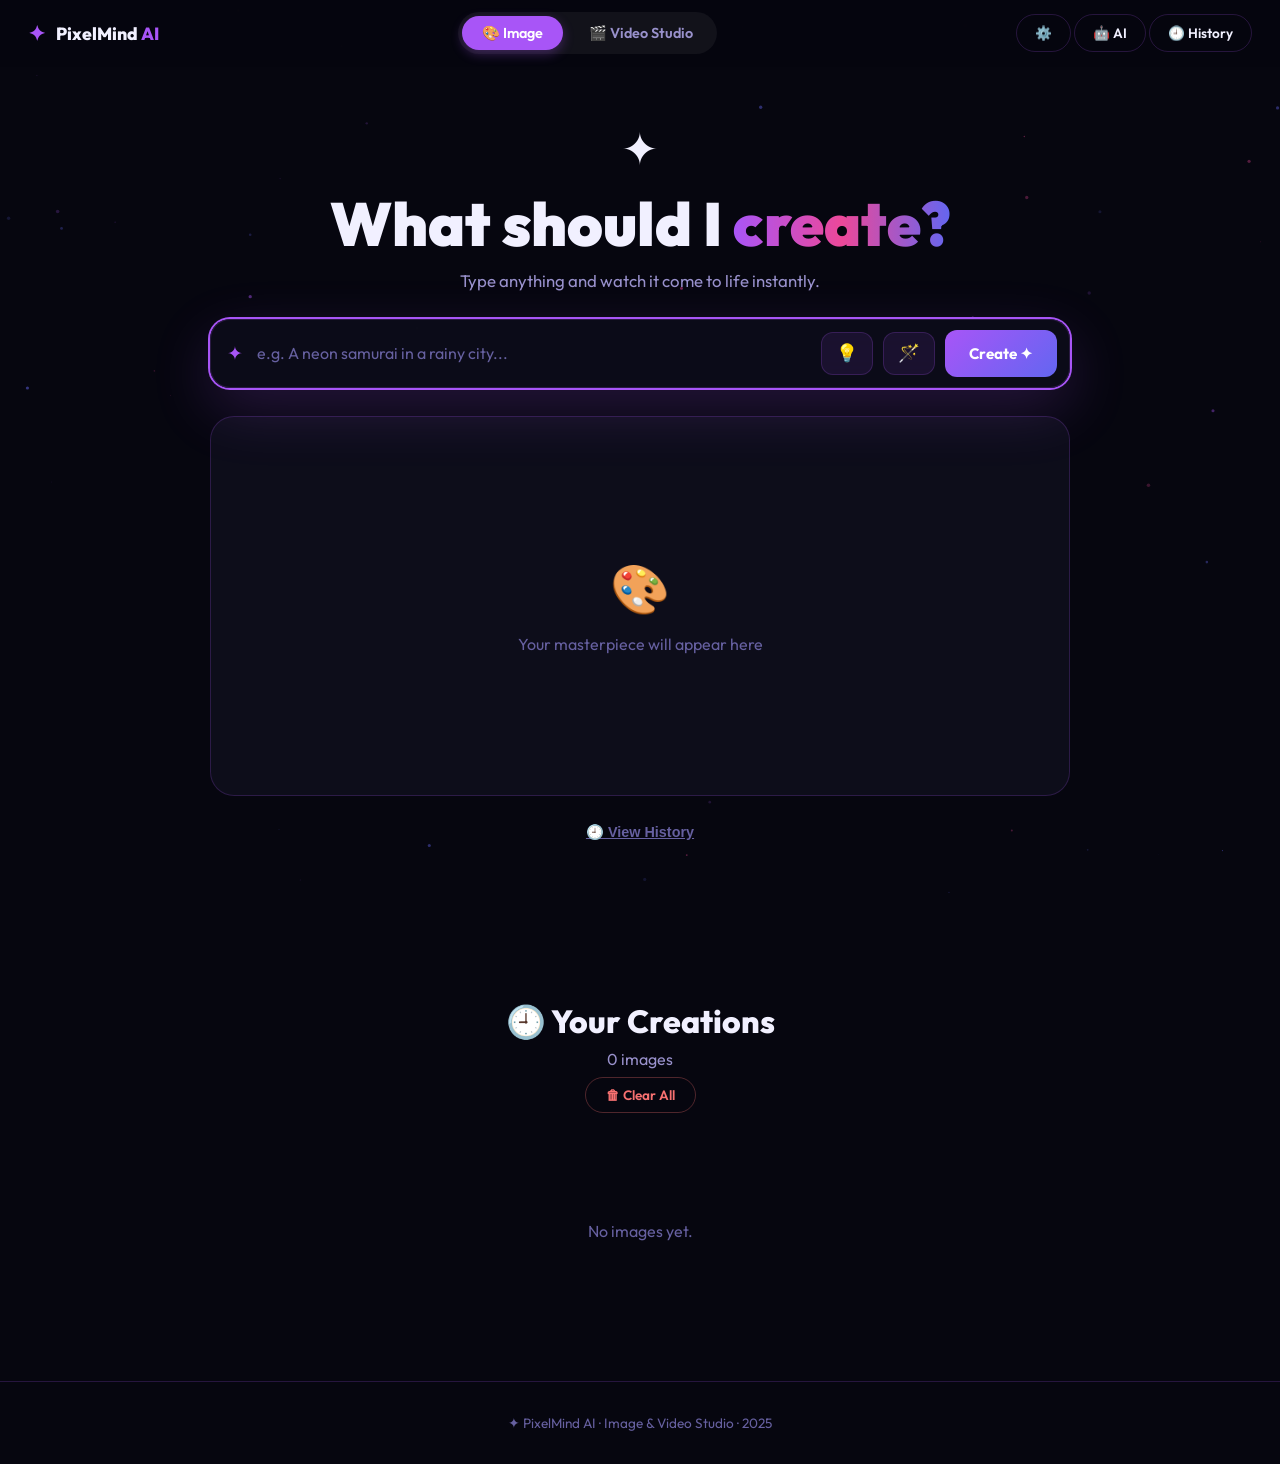
==== commit 013ea889: "Add files via upload" ====
--- a/project/index.html
+++ b/project/index.html
@@ -36,6 +36,8 @@
     <button class="nav-tab" id="tab-vid" onclick="switchMode('video')">🎬 Video Studio</button>
   </div>
   <div class="nav-cta">
+    <button class="btn-glow" onclick="openSettings()">⚙️</button>
+    <button class="btn-glow" onclick="openAIAssistant()">🤖 AI</button>
     <button class="btn-glow" onclick="scrollToSection('history')">🕘 History</button>
   </div>
 </nav>
@@ -264,6 +266,57 @@
   </div>
 </section>
 
+<!-- ══════════ OPENROUTER SETTINGS MODAL ══════════ -->
+<div id="settings-modal" class="modal-overlay" style="display:none;" onclick="if(event.target===this)closeSettings()">
+  <div class="modal-box glass-card">
+    <button class="modal-close" onclick="closeSettings()">✕</button>
+    <div class="modal-logo">⚙️</div>
+    <h2>OpenRouter AI Settings</h2>
+    <p class="modal-sub">Connect to OpenRouter for AI-powered prompt enhancement and assistant.</p>
+    <div class="form-group">
+      <label>API Key</label>
+      <input type="password" id="or-api-key" placeholder="sk-or-v1-..." />
+    </div>
+    <div class="form-group">
+      <label>Model</label>
+      <select id="or-model" class="form-select">
+        <option value="mistralai/mistral-7b-instruct:free">Mistral 7B (free)</option>
+        <option value="google/gemma-2-9b-it:free">Gemma 2 9B (free)</option>
+        <option value="meta-llama/llama-3.1-8b-instruct:free">Llama 3.1 8B (free)</option>
+        <option value="openai/gpt-4o-mini">GPT-4o Mini</option>
+        <option value="anthropic/claude-3-haiku">Claude 3 Haiku</option>
+        <option value="openai/gpt-4o">GPT-4o</option>
+        <option value="anthropic/claude-3.5-sonnet">Claude 3.5 Sonnet</option>
+      </select>
+    </div>
+    <button class="btn-generate" onclick="saveOpenRouterSettings()">Save Settings</button>
+    <p id="or-status" class="modal-status"></p>
+  </div>
+</div>
+
+<!-- ══════════ AI ASSISTANT MODAL ══════════ -->
+<div id="ai-assistant-modal" class="modal-overlay" style="display:none;" onclick="if(event.target===this)closeAIAssistant()">
+  <div class="modal-box glass-card modal-wide">
+    <button class="modal-close" onclick="closeAIAssistant()">✕</button>
+    <div class="modal-logo">🤖</div>
+    <h2>AI Assistant</h2>
+    <p class="modal-sub">Brainstorm prompts, get creative ideas, or refine your vision.</p>
+    <div class="chat-box" id="chat-box">
+      <div class="chat-msg bot">
+        <span>Hi! I'm your AI assistant. Tell me what you want to create and I'll help craft the perfect prompt.</span>
+      </div>
+    </div>
+    <div class="chat-input-row">
+      <input type="text" id="chat-input" placeholder="e.g. I want a futuristic cityscape..." onkeydown="if(event.key==='Enter')sendChatMessage()" />
+      <button class="chat-send-btn" onclick="sendChatMessage()">Send</button>
+    </div>
+    <div class="chat-actions">
+      <button class="btn-glow" onclick="useChatPrompt()">📋 Use as Prompt</button>
+      <button class="btn-glow" onclick="clearChat()">🗑 Clear</button>
+    </div>
+  </div>
+</div>
+
 <footer>
   <span>✦ PixelMind AI · Image & Video Studio · 2025</span>
 </footer>
--- a/project/style.css
+++ b/project/style.css
@@ -229,6 +229,30 @@
 .history-actions button { flex: 1; padding: 7px; background: rgba(255,255,255,0.05); border: 1px solid var(--border); border-radius: var(--radius-sm); color: var(--text-muted); font-size: 0.8rem; cursor: pointer; transition: all 0.2s; font-family: inherit; }
 .history-actions button:hover { border-color: var(--accent); color: var(--accent); }
 
+/* ─── MODAL ─── */
+.modal-overlay { position: fixed; inset: 0; background: rgba(0,0,0,0.8); display: flex; align-items: center; justify-content: center; z-index: 1000; padding: 24px; }
+.modal-box { max-width: 440px; width: 100%; position: relative; text-align: center; }
+.modal-box.modal-wide { max-width: 520px; }
+.modal-close { position: absolute; top: 16px; right: 16px; background: transparent; border: none; color: var(--text-dim); font-size: 1.2rem; cursor: pointer; }
+.modal-logo { font-size: 2.5rem; margin-bottom: 8px; }
+.modal-box h2 { font-size: 1.3rem; font-weight: 800; margin-bottom: 8px; }
+.modal-sub { color: var(--text-muted); font-size: 0.9rem; margin-bottom: 24px; }
+.modal-status { margin-top: 12px; font-size: 0.85rem; color: var(--accent); min-height: 20px; }
+.form-select { width: 100%; padding: 12px 16px; background: var(--surface2); border: 1px solid var(--border); border-radius: var(--radius-sm); color: var(--text); font-family: inherit; font-size: 0.95rem; cursor: pointer; }
+.form-select:focus { outline: none; border-color: var(--accent); }
+
+/* ─── CHAT ─── */
+.chat-box { background: var(--surface); border: 1px solid var(--border); border-radius: var(--radius); padding: 16px; height: 280px; overflow-y: auto; display: flex; flex-direction: column; gap: 12px; margin-bottom: 12px; text-align: left; }
+.chat-msg { padding: 10px 16px; border-radius: 16px; max-width: 85%; font-size: 0.9rem; line-height: 1.5; word-wrap: break-word; }
+.chat-msg.bot { background: var(--surface2); color: var(--text); align-self: flex-start; border-bottom-left-radius: 4px; }
+.chat-msg.user { background: var(--accent); color: #fff; align-self: flex-end; border-bottom-right-radius: 4px; }
+.chat-input-row { display: flex; gap: 8px; margin-bottom: 8px; }
+.chat-input-row input { flex: 1; padding: 12px 16px; background: var(--surface2); border: 1px solid var(--border); border-radius: var(--radius-sm); color: var(--text); font-family: inherit; font-size: 0.9rem; }
+.chat-input-row input:focus { outline: none; border-color: var(--accent); }
+.chat-send-btn { background: linear-gradient(135deg, var(--accent), var(--accent2)); color: #fff; border: none; border-radius: var(--radius-sm); padding: 12px 24px; font-weight: 700; cursor: pointer; font-family: inherit; font-size: 0.9rem; }
+.chat-actions { display: flex; gap: 8px; justify-content: center; }
+.chat-actions .btn-glow { font-size: 0.8rem; padding: 6px 14px; }
+
 /* ─── FOOTER ─── */
 footer { text-align: center; padding: 32px; color: var(--text-dim); font-size: 0.85rem; position: relative; z-index: 1; border-top: 1px solid var(--border); }
 
@@ -236,6 +260,9 @@
 @media (max-width: 700px) {
   .editor-layout { grid-template-columns: 1fr; }
   .refine-body { grid-template-columns: 1fr; }
-  .nav-tabs { display: none; }
-  #navbar { padding: 12px 16px; }
-}
+  #navbar { padding: 12px 16px; flex-wrap: wrap; justify-content: space-between; gap: 12px; }
+  .nav-logo { font-size: 1rem; }
+  .nav-cta .btn-glow { padding: 6px 12px; font-size: 0.8rem; }
+  .nav-tabs { display: flex; width: 100%; justify-content: center; }
+  .nav-tab { flex: 1; text-align: center; padding: 8px 10px; font-size: 0.85rem; }
+}
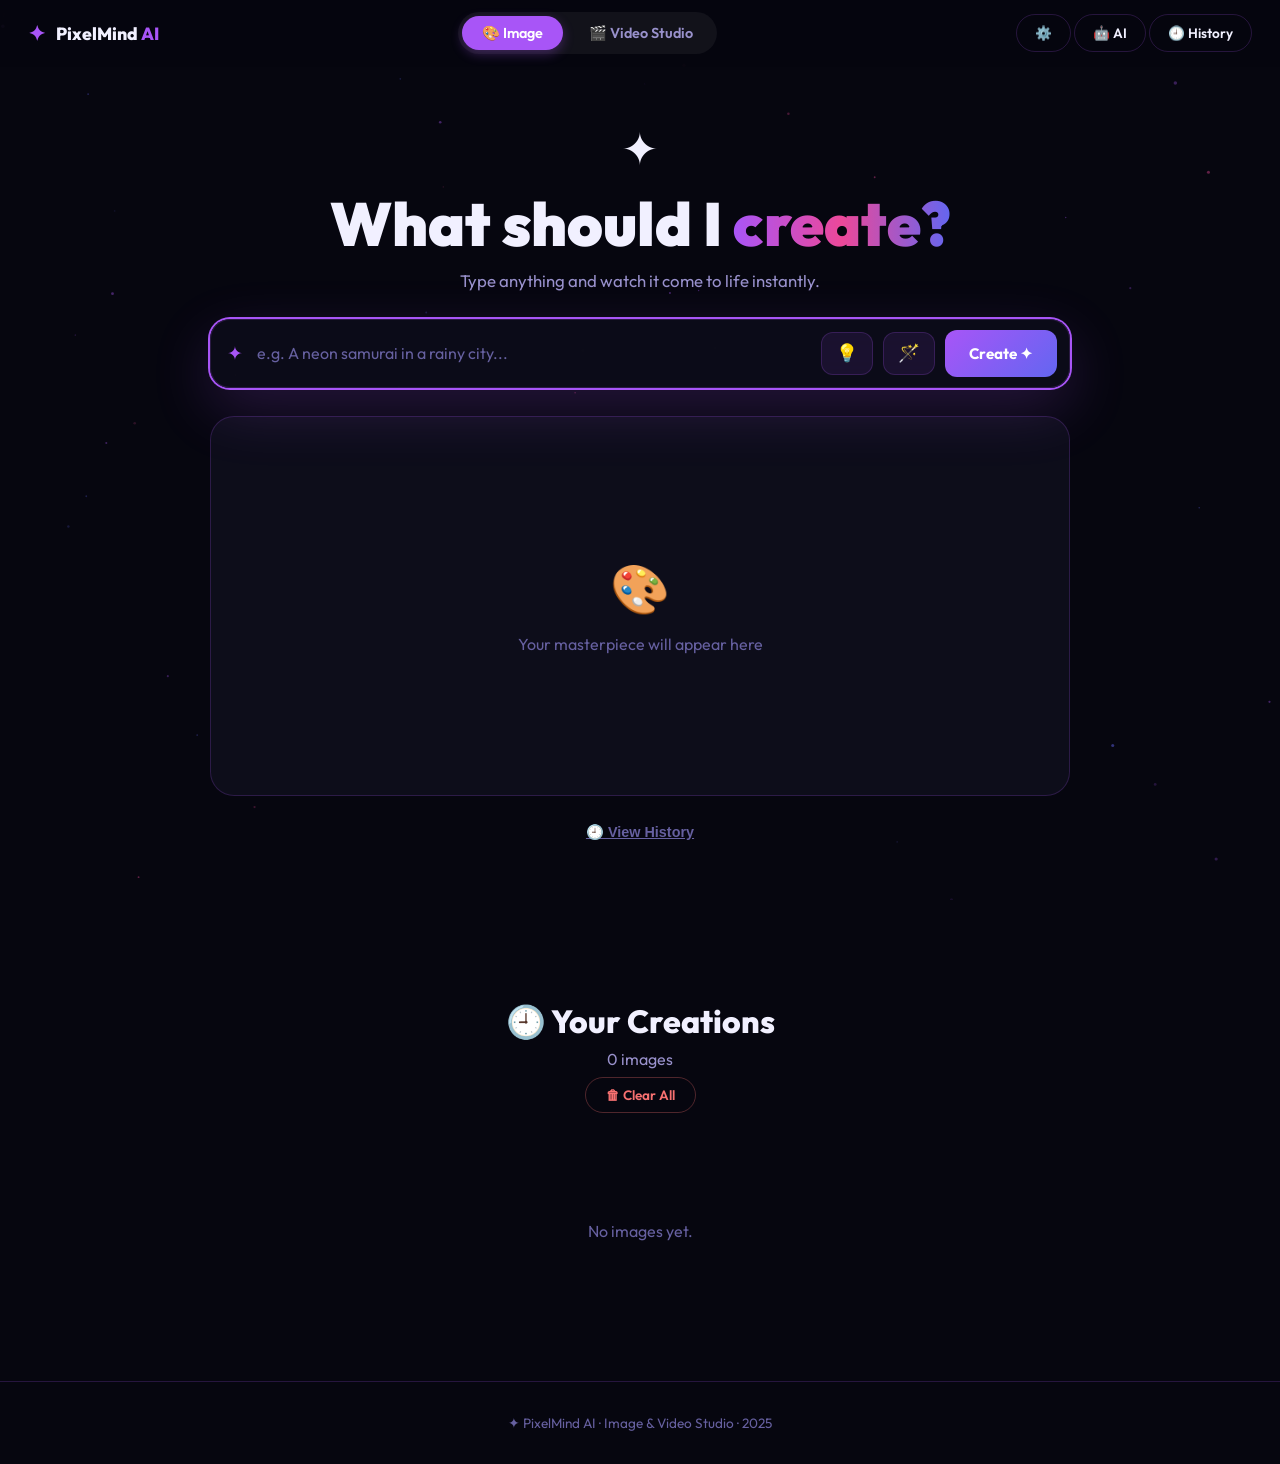
==== commit 2f0ba9a7: "Add files via upload" ====
--- a/project/index.html
+++ b/project/index.html
@@ -2,7 +2,10 @@
 <html lang="en">
 <head>
   <meta charset="UTF-8" />
-  <meta name="viewport" content="width=device-width, initial-scale=1.0" />
+  <meta name="viewport" content="width=device-width, initial-scale=1.0, maximum-scale=1.0, user-scalable=no" />
+  <meta name="theme-color" content="#06060f" />
+  <meta name="apple-mobile-web-app-capable" content="yes" />
+  <meta name="apple-mobile-web-app-status-bar-style" content="black-translucent" />
   <title>PixelMind AI – Image & Video Studio</title>
   <meta name="description" content="Generate AI images, create animations, upload and edit images and videos with AI filters." />
   <link href="https://fonts.googleapis.com/css2?family=Outfit:wght@300;400;600;700;800;900&display=swap" rel="stylesheet" />
@@ -195,7 +198,7 @@
           <!-- Preview -->
           <div class="editor-preview glass-card">
             <canvas id="edit-canvas" style="display:none;"></canvas>
-            <video id="edit-video" style="display:none;" controls loop></video>
+            <video id="edit-video" style="display:none;" controls loop playsinline webkit-playsinline></video>
             <div class="editor-overlay-badge" id="media-type-badge"></div>
           </div>
 
--- a/project/style.css
+++ b/project/style.css
@@ -256,13 +256,134 @@
 /* ─── FOOTER ─── */
 footer { text-align: center; padding: 32px; color: var(--text-dim); font-size: 0.85rem; position: relative; z-index: 1; border-top: 1px solid var(--border); }
 
-/* ─── RESPONSIVE ─── */
-@media (max-width: 700px) {
+/* ═══════════════════════════════════════
+   MOBILE RESPONSIVE
+   ═══════════════════════════════════════ */
+
+/* Reduce particles for performance on mobile */
+@media (max-width: 768px) {
+  #particles-canvas { display: none; }
+}
+
+/* Tablet & small screens */
+@media (max-width: 900px) {
   .editor-layout { grid-template-columns: 1fr; }
   .refine-body { grid-template-columns: 1fr; }
-  #navbar { padding: 12px 16px; flex-wrap: wrap; justify-content: space-between; gap: 12px; }
-  .nav-logo { font-size: 1rem; }
-  .nav-cta .btn-glow { padding: 6px 12px; font-size: 0.8rem; }
-  .nav-tabs { display: flex; width: 100%; justify-content: center; }
-  .nav-tab { flex: 1; text-align: center; padding: 8px 10px; font-size: 0.85rem; }
-}
+  .mode-panel { padding: 100px 16px 60px; }
+  .history-grid { grid-template-columns: repeat(auto-fill, minmax(160px, 1fr)); }
+}
+
+/* Phone */
+@media (max-width: 600px) {
+  /* ─── Navbar ─── */
+  #navbar { padding: 10px 12px; flex-wrap: wrap; gap: 8px; }
+  .nav-logo { font-size: 0.9rem; gap: 6px; }
+  .nav-logo .logo-icon { font-size: 1rem; }
+  .nav-tabs { width: 100%; order: 3; }
+  .nav-tab { padding: 6px 8px; font-size: 0.75rem; }
+  .nav-cta { display: flex; gap: 4px; }
+  .nav-cta .btn-glow { padding: 6px 10px; font-size: 0.7rem; min-width: 34px; text-align: center; }
+
+  /* ─── Layout ─── */
+  .mode-panel { padding: 90px 12px 40px; }
+  .zen-wrap { gap: 16px; }
+  .zen-header h1 { font-size: clamp(1.6rem, 6vw, 2.2rem); }
+  .zen-sub { font-size: 0.85rem; }
+  .zen-logo { font-size: 2rem; margin-bottom: 8px; }
+
+  /* ─── Input Box ─── */
+  .zen-box { flex-wrap: wrap; padding: 8px 10px !important; gap: 6px; border-radius: 14px; }
+  .zen-icon { display: none; }
+  .zen-box input { width: 100%; order: -1; padding: 10px 0; font-size: 0.9rem; }
+  #magic-btn, #magic-btn-v, #suggest-btn-img, #suggest-btn-vid, #voice-btn {
+    padding: 8px 10px; font-size: 0.95rem; flex: 1; min-height: 44px;
+  }
+  #create-btn, #anim-btn {
+    flex: 2; padding: 12px 16px; font-size: 0.85rem; min-height: 44px;
+  }
+
+  /* ─── Output Area ─── */
+  .output-area { min-height: 240px; border-radius: 16px; }
+  .output-placeholder { padding: 40px 20px; }
+  .placeholder-icon { font-size: 2rem; }
+  .output-loader { padding: 40px 20px; }
+  .spinner { width: 40px; height: 40px; }
+  .progress-track { width: 80%; max-width: 200px; }
+
+  /* ─── Refine Panel ─── */
+  .refine-panel { padding: 16px !important; }
+  .refine-top { flex-direction: column; align-items: stretch; gap: 8px; }
+  .refine-top h3 { font-size: 1rem; }
+  .refine-actions-top { justify-content: stretch; }
+  .refine-actions-top button { flex: 1; text-align: center; }
+  .refine-group label { font-size: 0.65rem; margin-bottom: 8px; }
+  .chip { padding: 6px 12px; font-size: 0.75rem; min-height: 36px; }
+  .chip-row { gap: 6px; }
+  .btn-regenerate { padding: 14px; font-size: 0.9rem; }
+
+  /* ─── Studio ─── */
+  .studio-tabs { max-width: 100%; }
+  .studio-tab { padding: 8px 12px; font-size: 0.8rem; }
+  .studio-panel { gap: 14px; }
+
+  /* ─── Animation Player ─── */
+  .anim-player { padding: 12px; gap: 12px; }
+  .anim-controls { flex-direction: column; width: 100%; }
+  .anim-controls button { width: 100%; text-align: center; padding: 10px; font-size: 0.85rem; }
+  .frame-counter { font-size: 0.75rem; }
+
+  /* ─── Upload & Edit ─── */
+  .upload-zone { min-height: 150px; padding: 20px; }
+  .upload-icon { font-size: 2rem; }
+  .upload-title { font-size: 0.95rem; }
+  .upload-sub { font-size: 0.75rem; }
+  .editor-preview { min-height: 200px; }
+  .editor-controls h3 { font-size: 0.9rem; }
+  .preset-btn { padding: 5px 10px; font-size: 0.7rem; }
+  .slider-row label { font-size: 0.7rem; }
+  .editor-actions { flex-direction: column; }
+  .editor-actions button { padding: 12px; }
+
+  /* ─── History ─── */
+  #history { padding: 40px 12px; }
+  .section-header { margin-bottom: 24px; }
+  .section-header h2 { font-size: 1.4rem; }
+  .history-grid { grid-template-columns: repeat(auto-fill, minmax(140px, 1fr)); gap: 12px; }
+  .history-card img { height: 120px; }
+  .history-info { padding: 8px; }
+  .history-prompt { font-size: 0.75rem; }
+  .history-actions button { padding: 5px; font-size: 0.7rem; }
+  .history-empty { padding: 40px 20px; }
+
+  /* ─── Modals ─── */
+  .modal-overlay { padding: 0; align-items: flex-end; }
+  .modal-box { max-width: 100%; border-radius: 20px 20px 0 0; max-height: 85vh; overflow-y: auto; padding: 24px 20px; margin-top: auto; }
+  .modal-logo { font-size: 2rem; }
+  .modal-box h2 { font-size: 1.1rem; }
+  .modal-sub { font-size: 0.8rem; margin-bottom: 16px; }
+  .modal-close { top: 12px; right: 12px; font-size: 1.1rem; padding: 8px; }
+
+  /* ─── Chat ─── */
+  .chat-box { height: 220px; padding: 12px; }
+  .chat-msg { font-size: 0.82rem; padding: 8px 12px; max-width: 90%; }
+  .chat-input-row input { padding: 10px 12px; font-size: 0.85rem; }
+  .chat-send-btn { padding: 10px 16px; font-size: 0.85rem; }
+  .chat-actions { flex-direction: column; }
+  .chat-actions .btn-glow { width: 100%; text-align: center; padding: 8px; }
+
+  /* ─── Toast ─── */
+  .toast { bottom: 16px; padding: 10px 20px; font-size: 0.8rem; max-width: 90%; }
+
+  /* ─── Footer ─── */
+  footer { padding: 20px 16px; font-size: 0.75rem; }
+}
+
+/* Small phones */
+@media (max-width: 380px) {
+  .nav-tab { font-size: 0.65rem; padding: 4px 6px; }
+  .nav-cta .btn-glow { padding: 4px 8px; font-size: 0.65rem; min-width: 30px; }
+  .chip { font-size: 0.65rem; padding: 4px 8px; }
+  .zen-box input { font-size: 0.82rem; }
+  #create-btn, #anim-btn { font-size: 0.78rem; padding: 10px 12px; }
+  .history-grid { grid-template-columns: 1fr 1fr; gap: 8px; }
+}
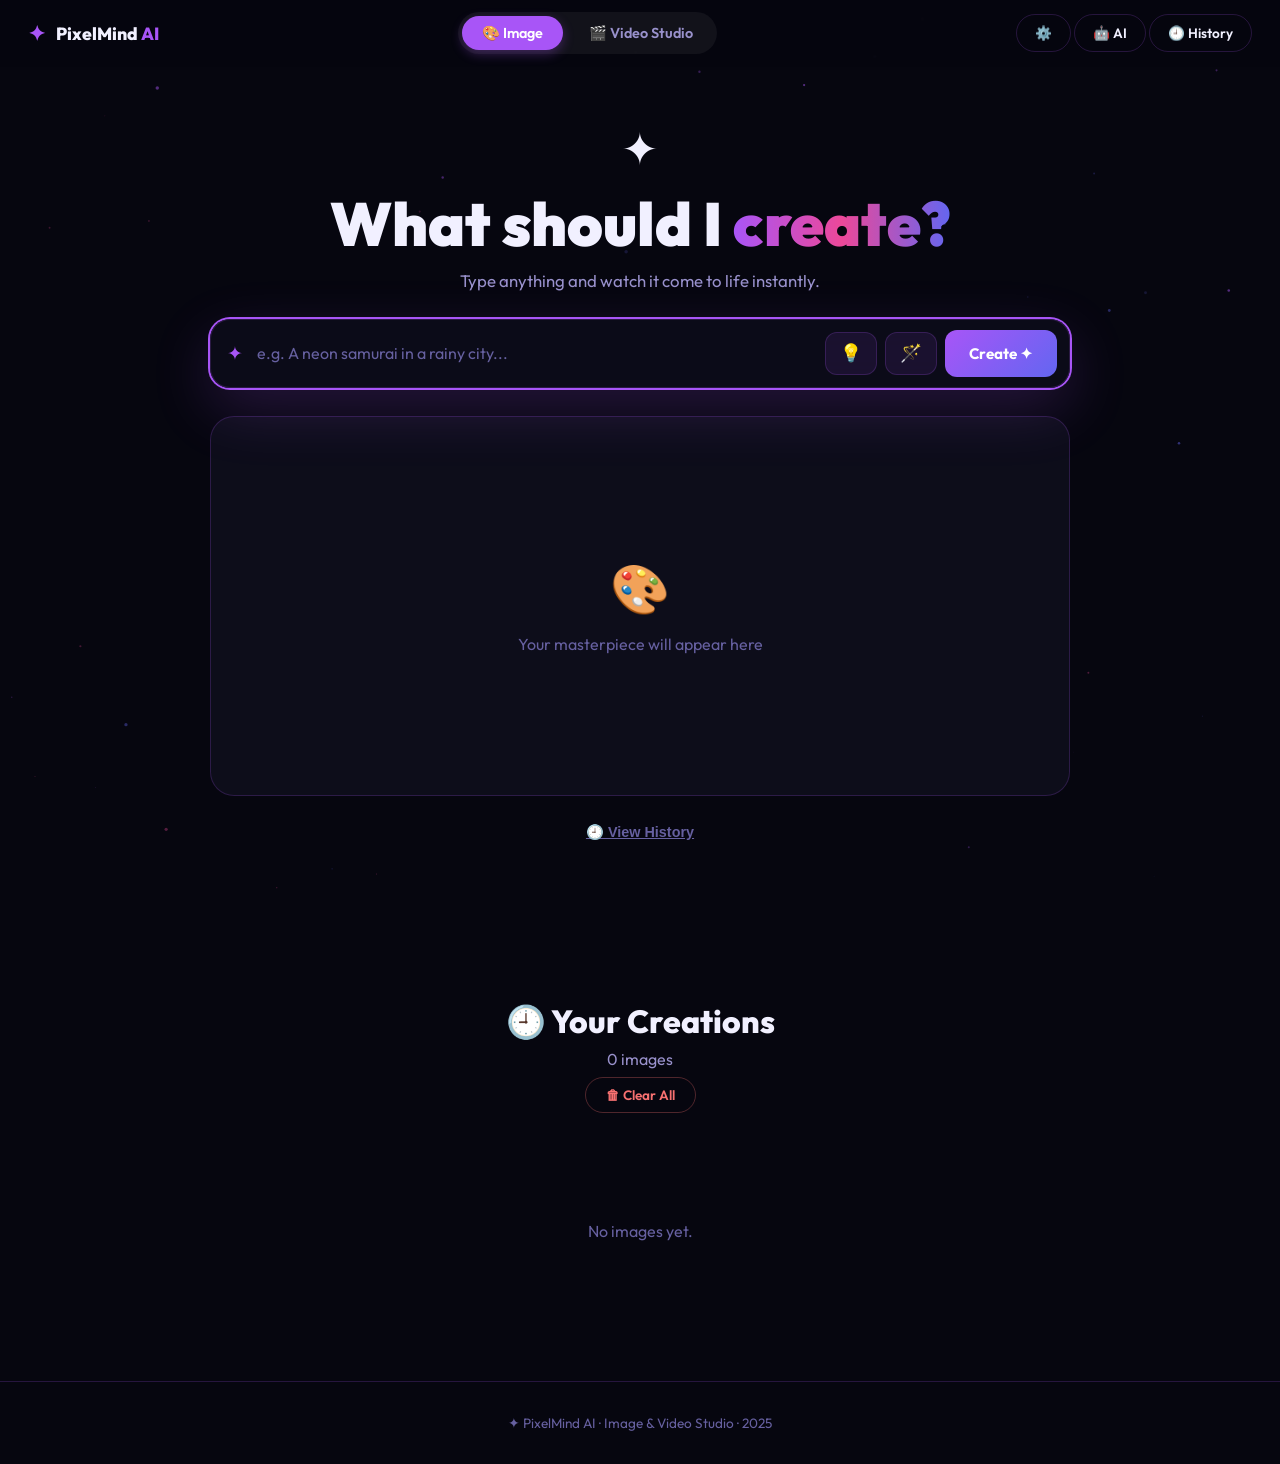
==== commit 8b04ea4f: "Add files via upload" ====
--- a/project/index.html
+++ b/project/index.html
@@ -57,9 +57,11 @@
     <div class="zen-box glass-card">
       <span class="zen-icon">✦</span>
       <input type="text" id="main-input" placeholder="e.g. A neon samurai in a rainy city..." autocomplete="off" />
-      <button id="suggest-btn-img" onclick="suggestPrompt('image')" title="Auto-Suggest">💡</button>
-      <button id="magic-btn" onclick="magicExpand()" title="Enhance Prompt">🪄</button>
-      <button id="create-btn" onclick="generateImage()">Create ✦</button>
+      <div class="btn-group">
+        <button id="suggest-btn-img" onclick="suggestPrompt('image')" title="Auto-Suggest">💡</button>
+        <button id="magic-btn" onclick="magicExpand()" title="Enhance Prompt">🪄</button>
+        <button id="create-btn" onclick="generateImage()">Create ✦</button>
+      </div>
     </div>
 
     <div id="output-area" class="output-area">
@@ -129,12 +131,14 @@
     <!-- ── AI ANIMATION PANEL ── -->
     <div id="studio-generate" class="studio-panel">
       <div class="zen-box glass-card">
-        <span class="zen-icon">🎬</span>
-        <input type="text" id="video-prompt" placeholder="e.g. A phoenix rising from flames..." autocomplete="off" />
+      <span class="zen-icon">🎬</span>
+      <input type="text" id="video-prompt" placeholder="e.g. A phoenix rising from flames..." autocomplete="off" />
+      <div class="btn-group">
         <button id="suggest-btn-vid" onclick="suggestPrompt('video')" title="Auto-Suggest">💡</button>
         <button id="magic-btn-v" onclick="magicExpandVideo()" title="Enhance">🪄</button>
         <button id="voice-btn" onclick="toggleVoice()" title="AI Voice Narration">🎙️</button>
         <button id="anim-btn" onclick="generateAnimation()">Animate ▶</button>
+      </div>
       </div>
 
       <div class="refine-body" style="margin-top:8px;width:100%">
--- a/project/style.css
+++ b/project/style.css
@@ -122,6 +122,7 @@
   box-shadow: 0 0 15px rgba(168,85,247,0.4);
 }
 #create-btn, #anim-btn { background: linear-gradient(135deg, var(--accent), var(--accent2)); color: #fff; border: none; border-radius: 12px; padding: 14px 24px; font-family: inherit; font-size: 0.95rem; font-weight: 700; cursor: pointer; white-space: nowrap; flex-shrink: 0; transition: all 0.3s; }
+.btn-group { display: flex; align-items: center; gap: 8px; flex-shrink: 0; }
 #create-btn:hover, #anim-btn:hover { transform: scale(1.05); box-shadow: 0 8px 24px rgba(168,85,247,0.4); }
 #anim-btn:disabled { opacity: 0.6; cursor: not-allowed; transform: none; }
 
@@ -292,14 +293,16 @@
   .zen-logo { font-size: 2rem; margin-bottom: 8px; }
 
   /* ─── Input Box ─── */
-  .zen-box { flex-wrap: wrap; padding: 8px 10px !important; gap: 6px; border-radius: 14px; }
+  .zen-box { flex-wrap: wrap; padding: 10px 8px !important; gap: 6px; border-radius: 14px; }
   .zen-icon { display: none; }
-  .zen-box input { width: 100%; order: -1; padding: 10px 0; font-size: 0.9rem; }
+  .zen-box input { width: 100%; padding: 8px 0; font-size: 0.9rem; min-height: 36px; }
+  .btn-group { gap: 5px; width: 100%; }
+  .btn-group button { flex: 1; min-width: 0; }
   #magic-btn, #magic-btn-v, #suggest-btn-img, #suggest-btn-vid, #voice-btn {
-    padding: 8px 10px; font-size: 0.95rem; flex: 1; min-height: 44px;
+    padding: 6px 6px; font-size: 0.8rem; min-height: 40px;
   }
   #create-btn, #anim-btn {
-    flex: 2; padding: 12px 16px; font-size: 0.85rem; min-height: 44px;
+    padding: 10px 10px; font-size: 0.8rem; min-height: 40px;
   }
 
   /* ─── Output Area ─── */
